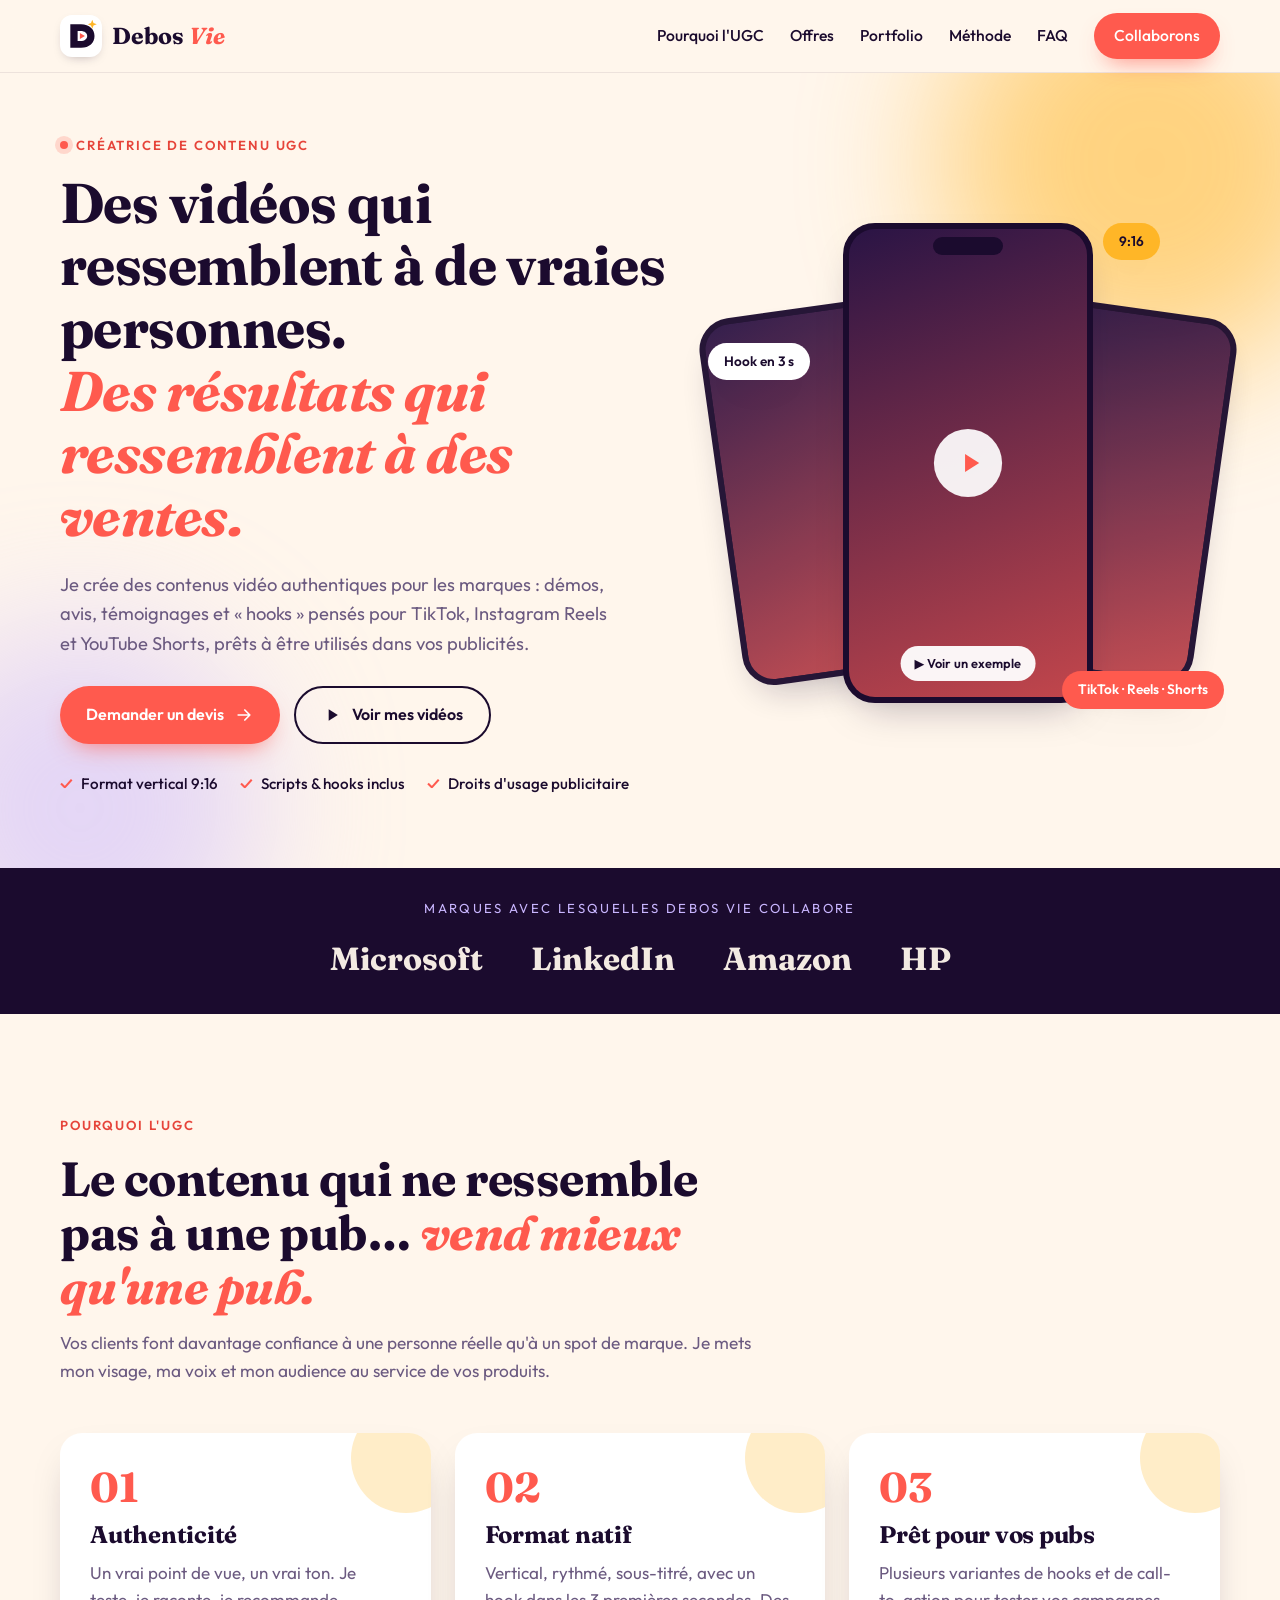
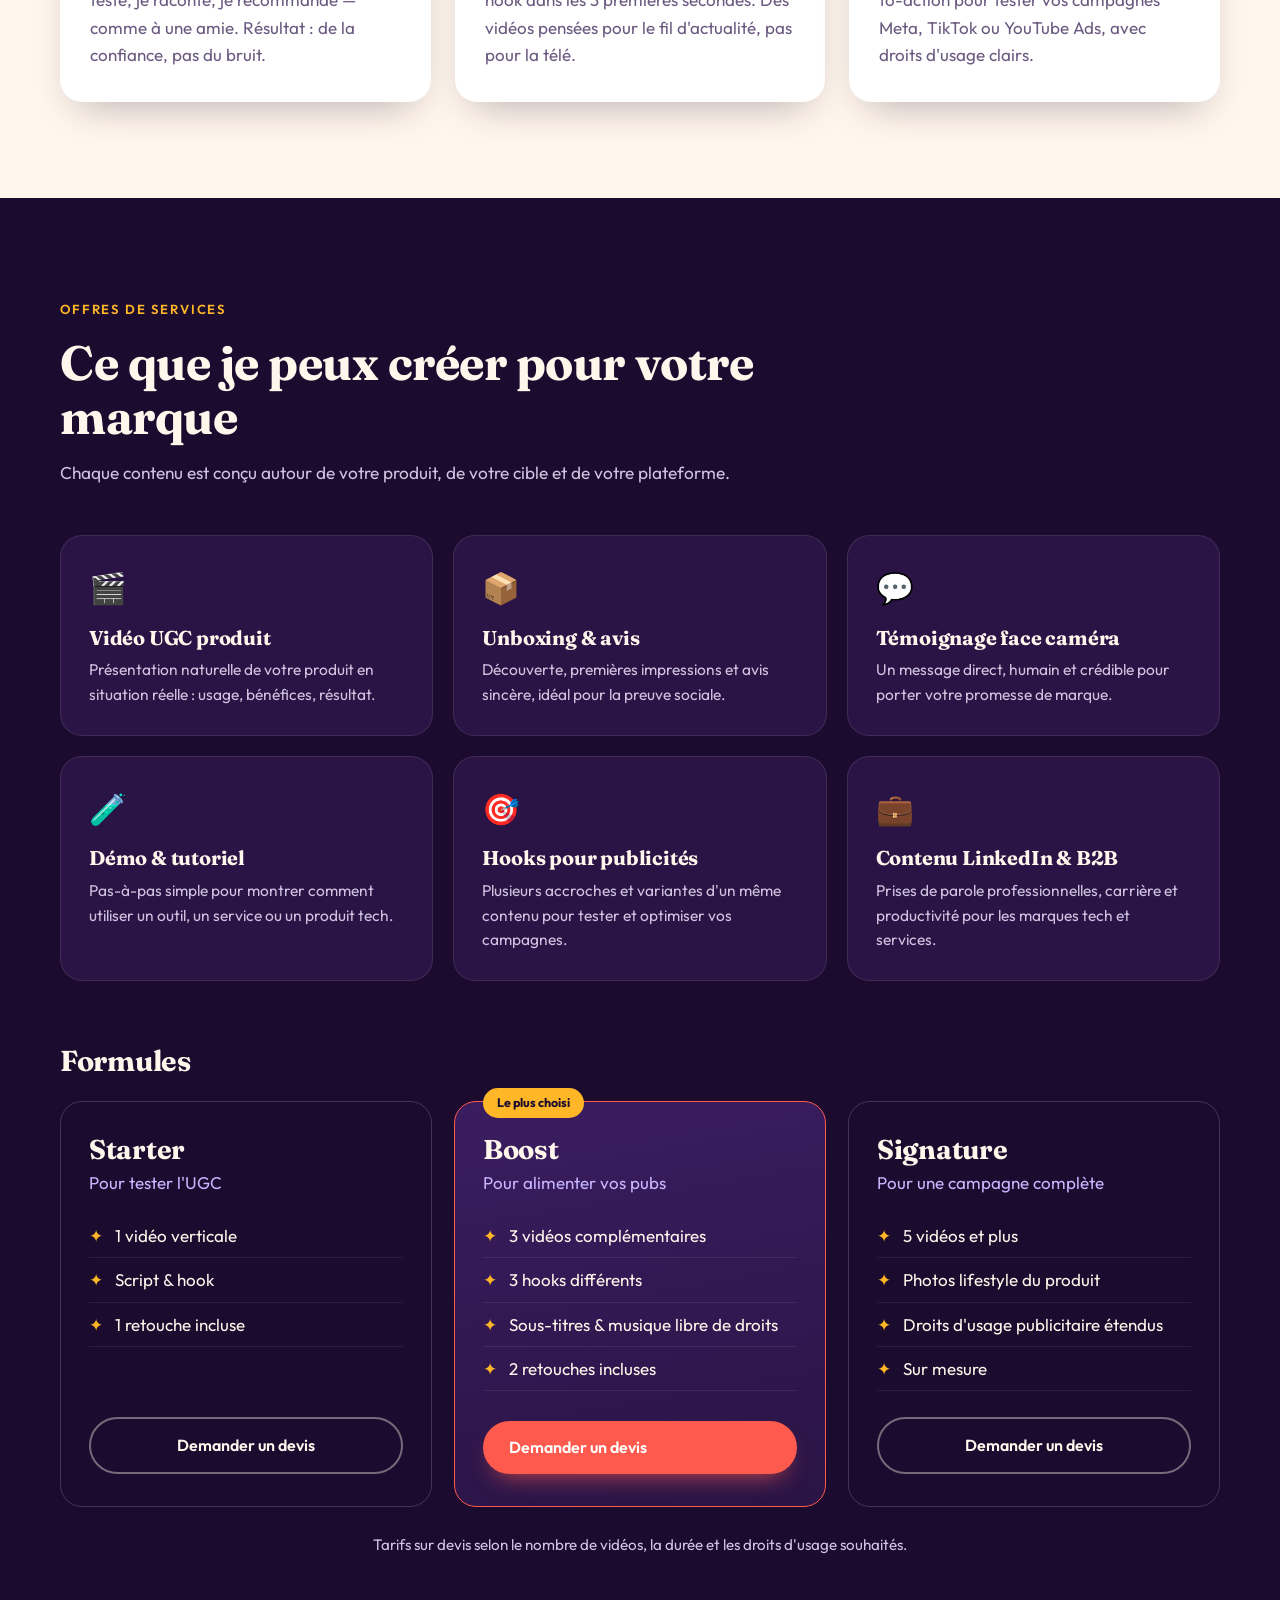
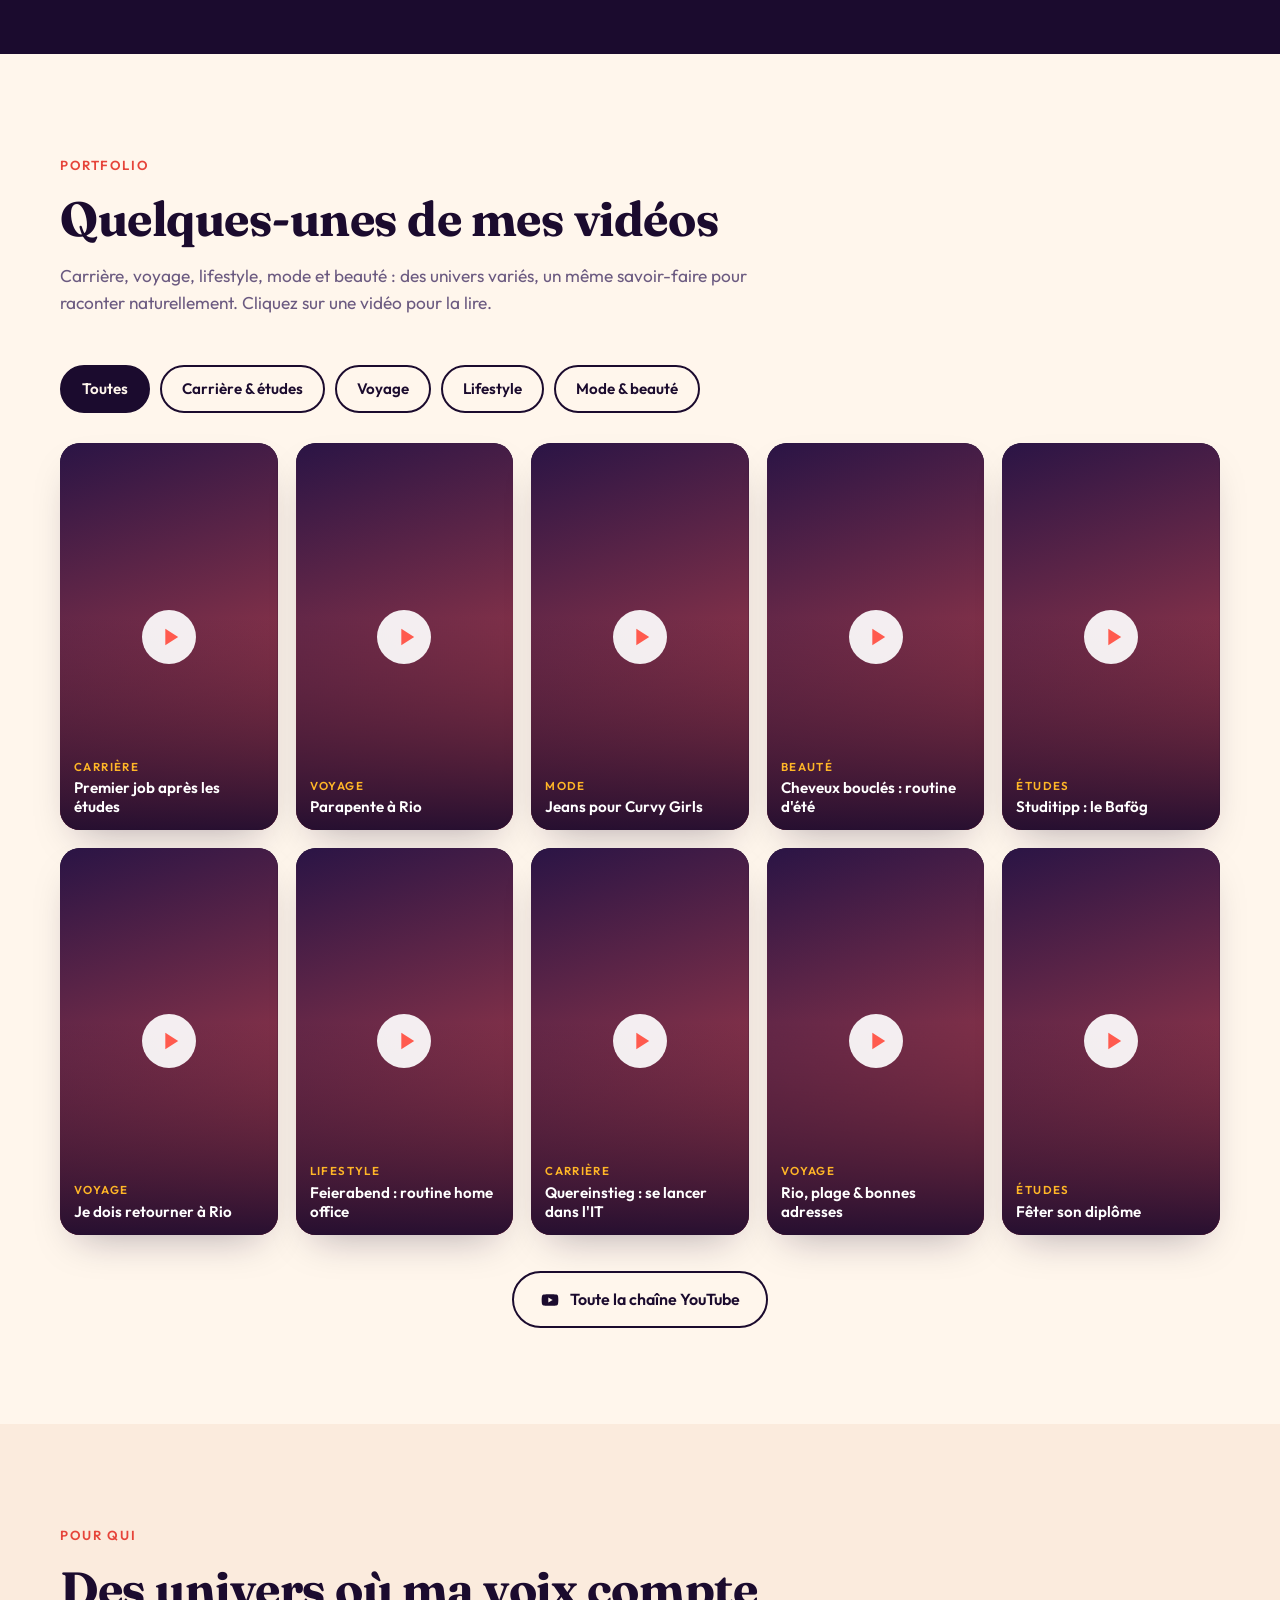
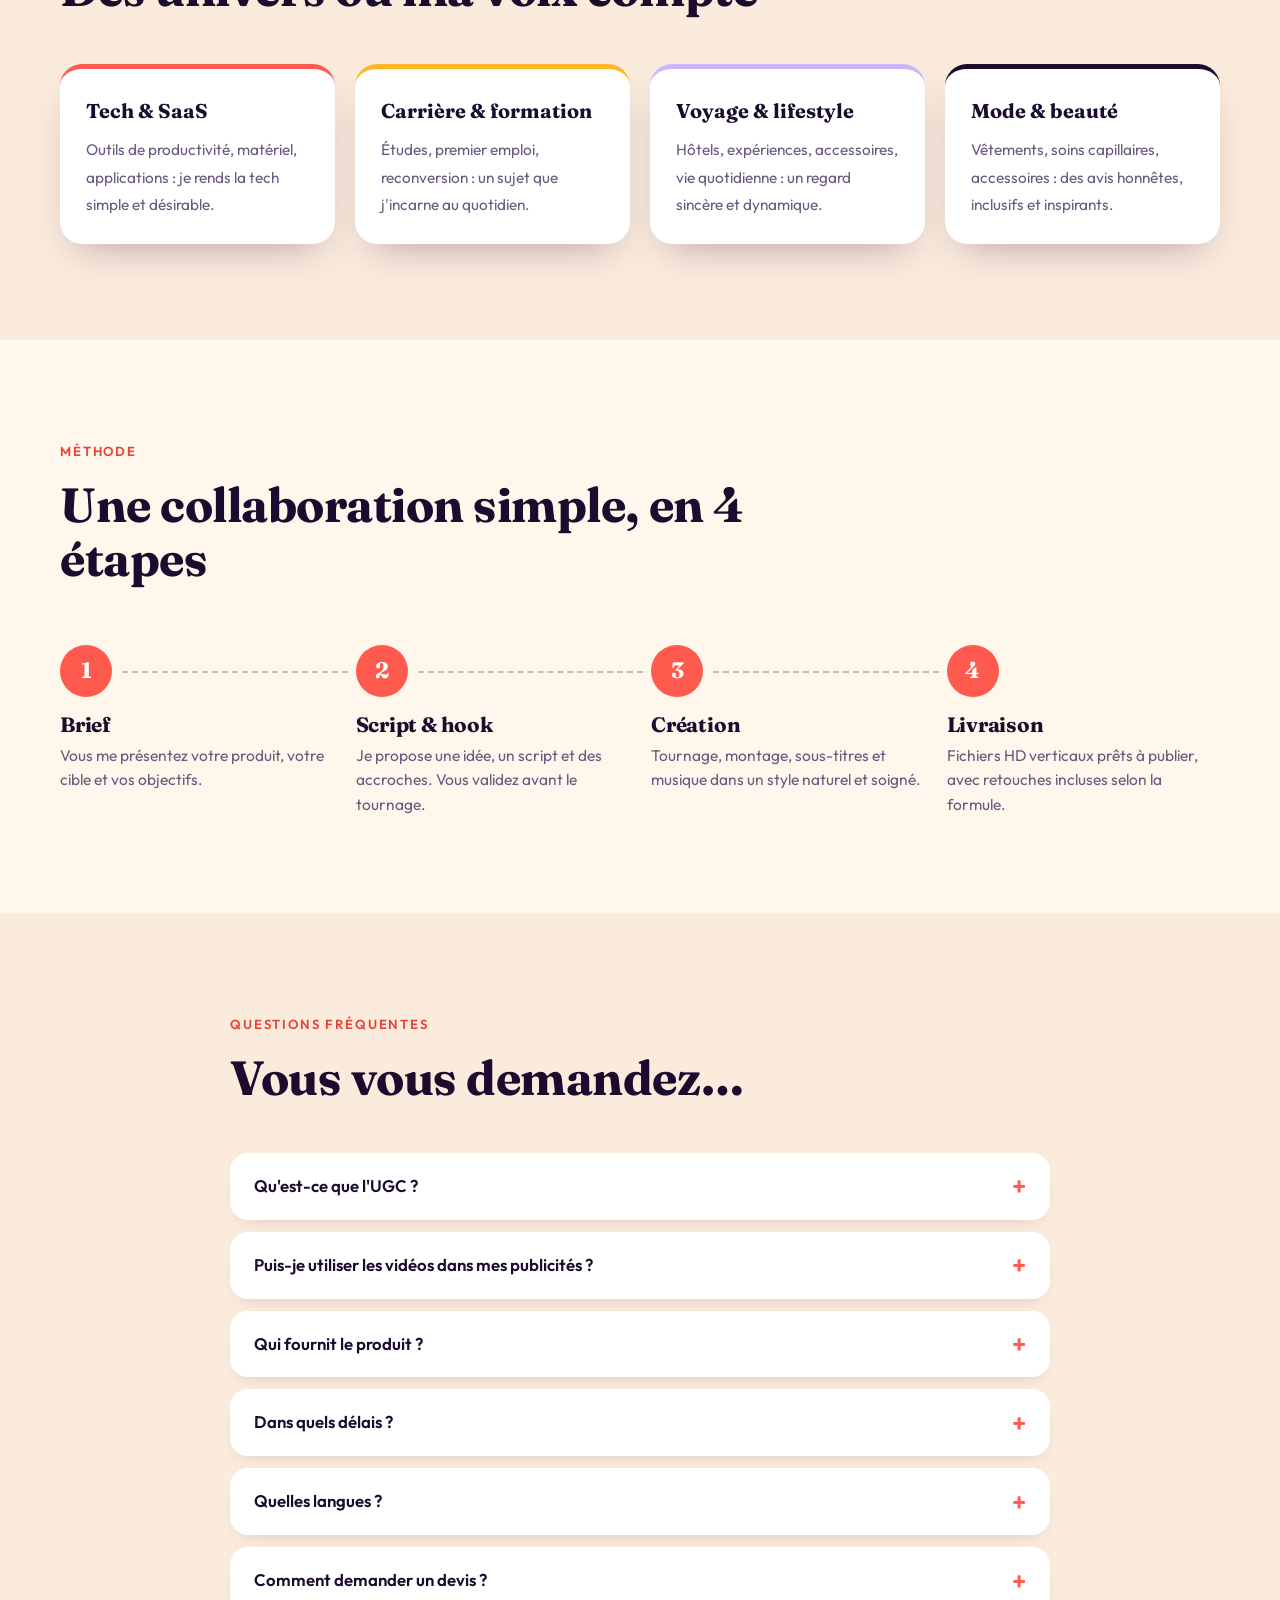
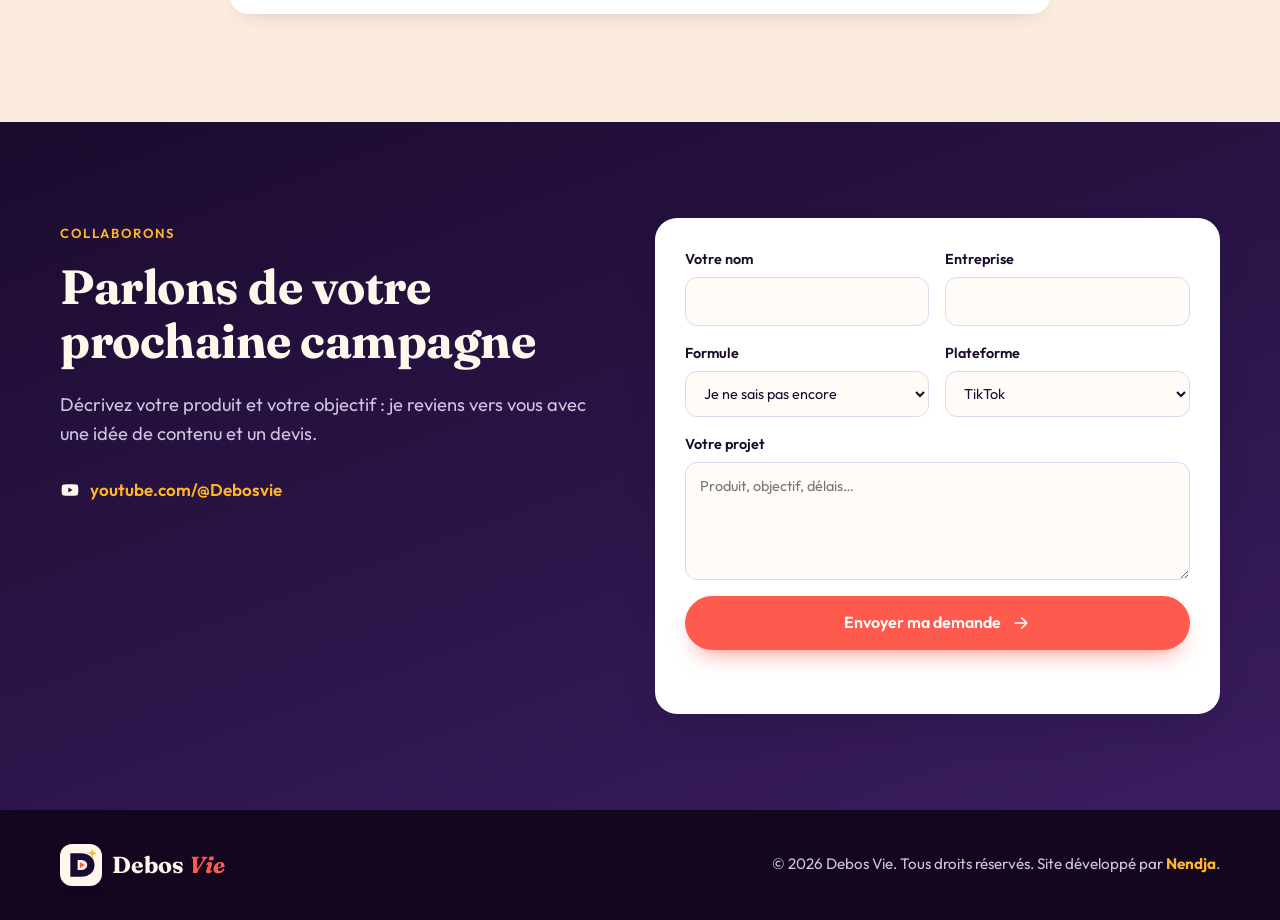
==== index.html @ bd4f791b "Site vitrine Debos Vie + flyer UGC Co-Authored-By: Claude <noreply@anthropic.com>" ====
<!doctype html>
<html lang="fr">
<head>
<meta charset="utf-8">
<meta name="viewport" content="width=device-width, initial-scale=1">
<title>Debos Vie — Créatrice de contenu UGC</title>
<meta name="description" content="Debos Vie crée des vidéos UGC authentiques pour les marques : démos produit, avis, témoignages et contenus prêts pour vos publicités TikTok, Instagram et YouTube Shorts.">
<meta name="theme-color" content="#1B0B2E">
<meta property="og:title" content="Debos Vie — Créatrice de contenu UGC">
<meta property="og:description" content="Des vidéos authentiques qui donnent envie d'acheter. Démos, avis, témoignages et contenus prêts pour vos pubs.">
<meta property="og:type" content="website">
<link rel="icon" type="image/svg+xml" href="assets/img/favicon.svg">
<link rel="preconnect" href="https://fonts.googleapis.com">
<link rel="preconnect" href="https://fonts.gstatic.com" crossorigin>
<link href="https://fonts.googleapis.com/css2?family=Fraunces:ital,opsz,wght@0,9..144,600;0,9..144,700;1,9..144,600&family=Outfit:wght@400;500;600;700&display=swap" rel="stylesheet">
<link rel="stylesheet" href="assets/css/style.css">
</head>
<body>

<svg width="0" height="0" style="position:absolute" aria-hidden="true">
  <symbol id="dv-mark" viewBox="0 0 64 64">
    <path fill="currentColor" fill-rule="evenodd" d="M13 11h19c15 0 24 9 24 21s-9 21-24 21H13V11Zm13 12v18h5c8 0 12-4 12-9s-4-9-12-9h-5Z"/>
    <path fill="#FF5A4E" d="M30 26.5v11l9-5.5-9-5.5Z"/>
    <path fill="#FFB627" d="M52 3l2.2 5.8L60 11l-5.8 2.2L52 19l-2.2-5.8L44 11l5.8-2.2L52 3Z"/>
  </symbol>
  <symbol id="i-play" viewBox="0 0 24 24"><path fill="currentColor" d="M8 5v14l11-7L8 5Z"/></symbol>
  <symbol id="i-yt" viewBox="0 0 24 24"><path fill="currentColor" d="M21.6 7.2a2.5 2.5 0 0 0-1.8-1.8C18.2 5 12 5 12 5s-6.2 0-7.8.4A2.5 2.5 0 0 0 2.4 7.2C2 8.8 2 12 2 12s0 3.2.4 4.8a2.5 2.5 0 0 0 1.8 1.8C5.8 19 12 19 12 19s6.2 0 7.8-.4a2.5 2.5 0 0 0 1.8-1.8c.4-1.6.4-4.8.4-4.8s0-3.2-.4-4.8ZM10 15V9l5.2 3L10 15Z"/></symbol>
  <symbol id="i-arrow" viewBox="0 0 24 24"><path fill="none" stroke="currentColor" stroke-width="2" stroke-linecap="round" stroke-linejoin="round" d="M5 12h14M13 6l6 6-6 6"/></symbol>
</svg>

<header class="site-header" id="top">
  <div class="wrap bar">
    <a class="brand" href="#top" aria-label="Debos Vie — accueil">
      <svg class="brand-mark" aria-hidden="true"><use href="#dv-mark"/></svg>
      <span class="brand-name">Debos <em>Vie</em></span>
    </a>
    <nav class="nav" id="nav" aria-label="Navigation principale">
      <a href="#pourquoi">Pourquoi l'UGC</a>
      <a href="#offres">Offres</a>
      <a href="#portfolio">Portfolio</a>
      <a href="#methode">Méthode</a>
      <a href="#faq">FAQ</a>
      <a class="btn btn-coral nav-cta" href="#contact">Collaborons</a>
    </nav>
    <button class="burger" id="burger" aria-label="Ouvrir le menu" aria-expanded="false" aria-controls="nav"><span></span><span></span></button>
  </div>
</header>

<main>
<!-- HERO -->
<section class="hero">
  <div class="blob b1"></div><div class="blob b2"></div>
  <div class="wrap hero-grid">
    <div class="hero-copy reveal">
      <p class="eyebrow"><span class="dot"></span> Créatrice de contenu UGC</p>
      <h1>Des vidéos qui ressemblent à de vraies personnes.<br><em>Des résultats qui ressemblent à des ventes.</em></h1>
      <p class="lead">Je crée des contenus vidéo authentiques pour les marques : démos, avis, témoignages et « hooks » pensés pour TikTok, Instagram Reels et YouTube Shorts, prêts à être utilisés dans vos publicités.</p>
      <div class="cta-row">
        <a class="btn btn-coral" href="#contact">Demander un devis <svg class="ic"><use href="#i-arrow"/></svg></a>
        <a class="btn btn-ghost" href="#portfolio"><svg class="ic"><use href="#i-play"/></svg> Voir mes vidéos</a>
      </div>
      <ul class="hero-points">
        <li>Format vertical 9:16</li>
        <li>Scripts &amp; hooks inclus</li>
        <li>Droits d'usage publicitaire</li>
      </ul>
    </div>

    <div class="hero-visual reveal" aria-label="Aperçu de vidéos réalisées">
      <button class="phone side left" data-vid="9YwGU4ndkv4" aria-label="Lire : cheveux bouclés, routine d'été"><span class="shot" data-thumb="9YwGU4ndkv4"></span></button>
      <button class="phone main" data-vid="Y__Du1Tao2Y" aria-label="Lire : parapente à Rio">
        <span class="notch"></span><span class="shot" data-thumb="Y__Du1Tao2Y"></span>
        <span class="play"><svg><use href="#i-play"/></svg></span>
        <span class="phone-tag">▶ Voir un exemple</span>
      </button>
      <button class="phone side right" data-vid="EGntVB9FrwA" aria-label="Lire : premier job après les études"><span class="shot" data-thumb="EGntVB9FrwA"></span></button>
      <span class="chip c1">9:16</span>
      <span class="chip c2">Hook en 3 s</span>
      <span class="chip c3">TikTok · Reels · Shorts</span>
    </div>
  </div>
</section>

<!-- MARQUES -->
<section class="brands" aria-label="Marques et plateformes">
  <div class="wrap">
    <p class="brands-label">Marques avec lesquelles Debos Vie collabore</p>
    <ul class="brands-row">
      <li>Microsoft</li><li>LinkedIn</li><li>Amazon</li><li>HP</li>
    </ul>
  </div>
</section>

<!-- POURQUOI UGC -->
<section class="section" id="pourquoi">
  <div class="wrap">
    <header class="sec-head reveal">
      <p class="eyebrow">Pourquoi l'UGC</p>
      <h2>Le contenu qui ne ressemble pas à une pub… <em>vend mieux qu'une pub.</em></h2>
      <p>Vos clients font davantage confiance à une personne réelle qu'à un spot de marque. Je mets mon visage, ma voix et mon audience au service de vos produits.</p>
    </header>
    <div class="cards3">
      <article class="card reveal">
        <span class="num">01</span>
        <h3>Authenticité</h3>
        <p>Un vrai point de vue, un vrai ton. Je teste, je raconte, je recommande — comme à une amie. Résultat : de la confiance, pas du bruit.</p>
      </article>
      <article class="card reveal">
        <span class="num">02</span>
        <h3>Format natif</h3>
        <p>Vertical, rythmé, sous-titré, avec un hook dans les 3 premières secondes. Des vidéos pensées pour le fil d'actualité, pas pour la télé.</p>
      </article>
      <article class="card reveal">
        <span class="num">03</span>
        <h3>Prêt pour vos pubs</h3>
        <p>Plusieurs variantes de hooks et de call-to-action pour tester vos campagnes Meta, TikTok ou YouTube Ads, avec droits d'usage clairs.</p>
      </article>
    </div>
  </div>
</section>

<!-- OFFRES -->
<section class="section dark" id="offres">
  <div class="wrap">
    <header class="sec-head reveal">
      <p class="eyebrow gold">Offres de services</p>
      <h2>Ce que je peux créer pour votre marque</h2>
      <p>Chaque contenu est conçu autour de votre produit, de votre cible et de votre plateforme.</p>
    </header>
    <div class="services">
      <article class="svc reveal"><span class="svc-ic">🎬</span><h3>Vidéo UGC produit</h3><p>Présentation naturelle de votre produit en situation réelle : usage, bénéfices, résultat.</p></article>
      <article class="svc reveal"><span class="svc-ic">📦</span><h3>Unboxing &amp; avis</h3><p>Découverte, premières impressions et avis sincère, idéal pour la preuve sociale.</p></article>
      <article class="svc reveal"><span class="svc-ic">💬</span><h3>Témoignage face caméra</h3><p>Un message direct, humain et crédible pour porter votre promesse de marque.</p></article>
      <article class="svc reveal"><span class="svc-ic">🧪</span><h3>Démo &amp; tutoriel</h3><p>Pas-à-pas simple pour montrer comment utiliser un outil, un service ou un produit tech.</p></article>
      <article class="svc reveal"><span class="svc-ic">🎯</span><h3>Hooks pour publicités</h3><p>Plusieurs accroches et variantes d'un même contenu pour tester et optimiser vos campagnes.</p></article>
      <article class="svc reveal"><span class="svc-ic">💼</span><h3>Contenu LinkedIn &amp; B2B</h3><p>Prises de parole professionnelles, carrière et productivité pour les marques tech et services.</p></article>
    </div>

    <h3 class="packs-title reveal">Formules</h3>
    <div class="packs">
      <article class="pack reveal">
        <h4>Starter</h4>
        <p class="pack-sub">Pour tester l'UGC</p>
        <ul><li>1 vidéo verticale</li><li>Script &amp; hook</li><li>1 retouche incluse</li></ul>
        <a class="btn btn-ghost-light" href="#contact" data-pack="Starter">Demander un devis</a>
      </article>
      <article class="pack featured reveal">
        <span class="badge">Le plus choisi</span>
        <h4>Boost</h4>
        <p class="pack-sub">Pour alimenter vos pubs</p>
        <ul><li>3 vidéos complémentaires</li><li>3 hooks différents</li><li>Sous-titres &amp; musique libre de droits</li><li>2 retouches incluses</li></ul>
        <a class="btn btn-coral" href="#contact" data-pack="Boost">Demander un devis</a>
      </article>
      <article class="pack reveal">
        <h4>Signature</h4>
        <p class="pack-sub">Pour une campagne complète</p>
        <ul><li>5 vidéos et plus</li><li>Photos lifestyle du produit</li><li>Droits d'usage publicitaire étendus</li><li>Sur mesure</li></ul>
        <a class="btn btn-ghost-light" href="#contact" data-pack="Signature">Demander un devis</a>
      </article>
    </div>
    <p class="note reveal">Tarifs sur devis selon le nombre de vidéos, la durée et les droits d'usage souhaités.</p>
  </div>
</section>

<!-- PORTFOLIO -->
<section class="section" id="portfolio">
  <div class="wrap">
    <header class="sec-head reveal">
      <p class="eyebrow">Portfolio</p>
      <h2>Quelques-unes de mes vidéos</h2>
      <p>Carrière, voyage, lifestyle, mode et beauté : des univers variés, un même savoir-faire pour raconter naturellement. Cliquez sur une vidéo pour la lire.</p>
    </header>
    <div class="filters reveal" role="tablist" aria-label="Filtrer les vidéos">
      <button class="filter active" data-f="all" role="tab" aria-selected="true">Toutes</button>
      <button class="filter" data-f="carriere" role="tab" aria-selected="false">Carrière &amp; études</button>
      <button class="filter" data-f="voyage" role="tab" aria-selected="false">Voyage</button>
      <button class="filter" data-f="lifestyle" role="tab" aria-selected="false">Lifestyle</button>
      <button class="filter" data-f="beaute" role="tab" aria-selected="false">Mode &amp; beauté</button>
    </div>
    <div class="grid" id="grid">
      <button class="vid" data-cat="carriere" data-vid="EGntVB9FrwA"><span class="shot" data-thumb="EGntVB9FrwA"></span><span class="play"><svg><use href="#i-play"/></svg></span><span class="cap"><small>Carrière</small>Premier job après les études</span></button>
      <button class="vid" data-cat="voyage" data-vid="Y__Du1Tao2Y"><span class="shot" data-thumb="Y__Du1Tao2Y"></span><span class="play"><svg><use href="#i-play"/></svg></span><span class="cap"><small>Voyage</small>Parapente à Rio</span></button>
      <button class="vid" data-cat="beaute" data-vid="K9acCPL5q6I"><span class="shot" data-thumb="K9acCPL5q6I"></span><span class="play"><svg><use href="#i-play"/></svg></span><span class="cap"><small>Mode</small>Jeans pour Curvy Girls</span></button>
      <button class="vid" data-cat="beaute" data-vid="9YwGU4ndkv4"><span class="shot" data-thumb="9YwGU4ndkv4"></span><span class="play"><svg><use href="#i-play"/></svg></span><span class="cap"><small>Beauté</small>Cheveux bouclés : routine d'été</span></button>
      <button class="vid" data-cat="carriere" data-vid="hj2WXDx6Wuo"><span class="shot" data-thumb="hj2WXDx6Wuo"></span><span class="play"><svg><use href="#i-play"/></svg></span><span class="cap"><small>Études</small>Studitipp : le Bafög</span></button>
      <button class="vid" data-cat="voyage" data-vid="fQIi1asJjvs"><span class="shot" data-thumb="fQIi1asJjvs"></span><span class="play"><svg><use href="#i-play"/></svg></span><span class="cap"><small>Voyage</small>Je dois retourner à Rio</span></button>
      <button class="vid" data-cat="lifestyle" data-vid="mU3f1rOeFC4"><span class="shot" data-thumb="mU3f1rOeFC4"></span><span class="play"><svg><use href="#i-play"/></svg></span><span class="cap"><small>Lifestyle</small>Feierabend : routine home office</span></button>
      <button class="vid" data-cat="carriere" data-vid="lM2-fg3SIZ8"><span class="shot" data-thumb="lM2-fg3SIZ8"></span><span class="play"><svg><use href="#i-play"/></svg></span><span class="cap"><small>Carrière</small>Quereinstieg : se lancer dans l'IT</span></button>
      <button class="vid" data-cat="voyage" data-vid="6Azj6a4wuVE"><span class="shot" data-thumb="6Azj6a4wuVE"></span><span class="play"><svg><use href="#i-play"/></svg></span><span class="cap"><small>Voyage</small>Rio, plage &amp; bonnes adresses</span></button>
      <button class="vid" data-cat="carriere" data-vid="J8-2vvQ9b5Y"><span class="shot" data-thumb="J8-2vvQ9b5Y"></span><span class="play"><svg><use href="#i-play"/></svg></span><span class="cap"><small>Études</small>Fêter son diplôme</span></button>
    </div>
    <p class="center reveal"><a class="btn btn-ghost" href="https://www.youtube.com/@Debosvie" target="_blank" rel="noopener"><svg class="ic"><use href="#i-yt"/></svg> Toute la chaîne YouTube</a></p>
  </div>
</section>

<!-- POUR QUI -->
<section class="section tint" id="secteurs">
  <div class="wrap">
    <header class="sec-head reveal">
      <p class="eyebrow">Pour qui</p>
      <h2>Des univers où ma voix compte</h2>
    </header>
    <div class="cards4">
      <div class="mini reveal"><b>Tech &amp; SaaS</b><span>Outils de productivité, matériel, applications : je rends la tech simple et désirable.</span></div>
      <div class="mini reveal"><b>Carrière &amp; formation</b><span>Études, premier emploi, reconversion : un sujet que j'incarne au quotidien.</span></div>
      <div class="mini reveal"><b>Voyage &amp; lifestyle</b><span>Hôtels, expériences, accessoires, vie quotidienne : un regard sincère et dynamique.</span></div>
      <div class="mini reveal"><b>Mode &amp; beauté</b><span>Vêtements, soins capillaires, accessoires : des avis honnêtes, inclusifs et inspirants.</span></div>
    </div>
  </div>
</section>

<!-- MÉTHODE -->
<section class="section" id="methode">
  <div class="wrap">
    <header class="sec-head reveal">
      <p class="eyebrow">Méthode</p>
      <h2>Une collaboration simple, en 4 étapes</h2>
    </header>
    <ol class="steps">
      <li class="reveal"><span>1</span><h3>Brief</h3><p>Vous me présentez votre produit, votre cible et vos objectifs.</p></li>
      <li class="reveal"><span>2</span><h3>Script &amp; hook</h3><p>Je propose une idée, un script et des accroches. Vous validez avant le tournage.</p></li>
      <li class="reveal"><span>3</span><h3>Création</h3><p>Tournage, montage, sous-titres et musique dans un style naturel et soigné.</p></li>
      <li class="reveal"><span>4</span><h3>Livraison</h3><p>Fichiers HD verticaux prêts à publier, avec retouches incluses selon la formule.</p></li>
    </ol>
  </div>
</section>

<!-- FAQ -->
<section class="section tint" id="faq">
  <div class="wrap narrow">
    <header class="sec-head reveal">
      <p class="eyebrow">Questions fréquentes</p>
      <h2>Vous vous demandez…</h2>
    </header>
    <div class="faq reveal">
      <details><summary>Qu'est-ce que l'UGC ?</summary><p>L'UGC (User Generated Content) désigne des contenus créés par de vraies personnes plutôt que par la marque. Ils paraissent plus naturels, inspirent confiance et peuvent être réutilisés dans vos publicités.</p></details>
      <details><summary>Puis-je utiliser les vidéos dans mes publicités ?</summary><p>Oui. Les droits d'usage (organique, publicité, durée, plateformes) sont définis dans le devis. La formule Signature inclut des droits étendus.</p></details>
      <details><summary>Qui fournit le produit ?</summary><p>Vous m'envoyez le produit ou l'accès au service. Je le teste avant de filmer afin que mon avis reste sincère.</p></details>
      <details><summary>Dans quels délais ?</summary><p>Le délai dépend du nombre de vidéos et de l'arrivée du produit. Il est indiqué dans le devis, généralement quelques jours après réception.</p></details>
      <details><summary>Quelles langues ?</summary><p>Je produis des contenus en français et en allemand ; d'autres langues peuvent être étudiées selon le projet.</p></details>
      <details><summary>Comment demander un devis ?</summary><p>Remplissez le formulaire ci-dessous avec votre produit, la plateforme visée et la formule qui vous intéresse.</p></details>
    </div>
  </div>
</section>

<!-- CONTACT -->
<section class="section contact" id="contact">
  <div class="wrap contact-grid">
    <div class="reveal">
      <p class="eyebrow gold">Collaborons</p>
      <h2>Parlons de votre prochaine campagne</h2>
      <p class="lead">Décrivez votre produit et votre objectif : je reviens vers vous avec une idée de contenu et un devis.</p>
      <ul class="contact-links" id="contactLinks">
        <li><svg class="ic"><use href="#i-yt"/></svg><a href="https://www.youtube.com/@Debosvie" target="_blank" rel="noopener">youtube.com/@Debosvie</a></li>
      </ul>
    </div>
    <form class="form reveal" id="brief" novalidate>
      <div class="two">
        <label>Votre nom<input name="nom" required autocomplete="name"></label>
        <label>Entreprise<input name="societe" autocomplete="organization"></label>
      </div>
      <div class="two">
        <label>Formule
          <select name="pack" id="packSel"><option>Je ne sais pas encore</option><option>Starter</option><option>Boost</option><option>Signature</option></select>
        </label>
        <label>Plateforme
          <select name="plateforme"><option>TikTok</option><option>Instagram Reels</option><option>YouTube Shorts</option><option>LinkedIn</option><option>Plusieurs</option></select>
        </label>
      </div>
      <label>Votre projet<textarea name="message" rows="4" required placeholder="Produit, objectif, délais…"></textarea></label>
      <button class="btn btn-coral" type="submit" id="sendBtn">Envoyer ma demande <svg class="ic"><use href="#i-arrow"/></svg></button>
      <p class="form-msg" id="formMsg" role="status"></p>
    </form>
  </div>
</section>
</main>

<footer class="footer">
  <div class="wrap foot">
    <a class="brand light" href="#top"><svg class="brand-mark" aria-hidden="true"><use href="#dv-mark"/></svg><span class="brand-name">Debos <em>Vie</em></span></a>
    <p>© <span id="year">2026</span> Debos Vie. Tous droits réservés. Site développé par <strong class="nendja">Nendja</strong>.</p>
  </div>
</footer>

<nav class="mbar" aria-label="Actions rapides">
  <a href="#portfolio"><svg class="ic"><use href="#i-play"/></svg>Vidéos</a>
  <a href="#offres"><span class="mi">✦</span>Offres</a>
  <a href="#contact" class="hot"><svg class="ic"><use href="#i-arrow"/></svg>Devis</a>
</nav>

<!-- Lecteur vidéo -->
<div class="modal" id="modal" aria-hidden="true" role="dialog" aria-label="Lecteur vidéo">
  <button class="modal-close" id="mClose" aria-label="Fermer">×</button>
  <div class="modal-box"><iframe id="mFrame" title="Vidéo Debos Vie" allow="autoplay; encrypted-media; picture-in-picture; fullscreen" allowfullscreen referrerpolicy="strict-origin-when-cross-origin"></iframe></div>
</div>

<script src="assets/js/main.js"></script>
</body>
</html>
---- assets/css/style.css ----
:root{
  --ink:#1B0B2E; --ink2:#2A1445; --cream:#FFF6EC; --paper:#FFFFFF; --tint:#FBEBDD;
  --coral:#FF5A4E; --coral-d:#E6443A; --gold:#FFB627; --lilac:#C9B6FF; --muted:#6B5A80;
  --r:22px; --shadow:0 18px 40px -18px rgba(27,11,46,.35);
  --serif:'Fraunces',Georgia,serif; --sans:'Outfit',system-ui,-apple-system,Segoe UI,sans-serif;
}
*{box-sizing:border-box;margin:0;padding:0}
html{scroll-behavior:smooth;scroll-padding-top:84px}
body{font-family:var(--sans);color:var(--ink);background:var(--cream);line-height:1.6;font-size:17px;-webkit-font-smoothing:antialiased;overflow-x:hidden}
img,svg{display:block;max-width:100%}
a{color:inherit}
button{font:inherit;cursor:pointer;border:0;background:none;color:inherit}
.wrap{width:min(1160px,100% - 40px);margin-inline:auto}
.wrap.narrow{width:min(820px,100% - 40px)}
.center{text-align:center;margin-top:36px}
h1,h2,h3,h4{font-family:var(--serif);line-height:1.12;letter-spacing:-.01em}
h2{font-size:clamp(2rem,4.2vw,3rem)}
h2 em,h1 em{font-style:italic;color:var(--coral)}
.ic{width:20px;height:20px;display:inline-block;vertical-align:-4px}
.ic use,.play svg use{fill:currentColor}

/* Boutons */
.btn{display:inline-flex;align-items:center;gap:10px;padding:14px 26px;border-radius:999px;font-weight:600;text-decoration:none;transition:transform .2s,box-shadow .2s,background .2s;font-size:1rem}
.btn:hover{transform:translateY(-2px)}
.btn-coral{background:var(--coral);color:#fff;box-shadow:0 12px 24px -12px rgba(255,90,78,.8)}
.btn-coral:hover{background:var(--coral-d)}
.btn-ghost{border:2px solid var(--ink);color:var(--ink)}
.btn-ghost:hover{background:var(--ink);color:var(--cream)}
.btn-ghost-light{border:2px solid rgba(255,246,236,.4);color:var(--cream);justify-content:center}
.btn-ghost-light:hover{background:var(--cream);color:var(--ink)}

/* En-tête */
.site-header{position:sticky;top:0;z-index:50;background:rgba(255,246,236,.88);backdrop-filter:blur(14px);border-bottom:1px solid rgba(27,11,46,.08)}
.bar{display:flex;align-items:center;justify-content:space-between;height:72px}
.brand{display:flex;align-items:center;gap:10px;text-decoration:none}
.brand-mark{width:42px;height:42px;color:var(--ink);background:var(--paper);border-radius:12px;padding:3px;box-shadow:0 4px 12px -6px rgba(27,11,46,.4)}
.brand-name{font-family:var(--serif);font-weight:700;font-size:1.45rem}
.brand-name em{color:var(--coral);font-style:italic}
.brand.light .brand-mark{background:var(--cream)}
.nav{display:flex;align-items:center;gap:26px}
.nav a{text-decoration:none;font-weight:500;font-size:.98rem}
.nav a:not(.btn):hover{color:var(--coral)}
.nav-cta{padding:10px 20px}
.burger{display:none;width:44px;height:44px;border-radius:12px;position:relative}
.burger span{position:absolute;left:11px;right:11px;height:2px;background:var(--ink);transition:.25s}
.burger span:first-child{top:18px}.burger span:last-child{top:25px}
.burger[aria-expanded=true] span:first-child{top:21px;transform:rotate(45deg)}
.burger[aria-expanded=true] span:last-child{top:21px;transform:rotate(-45deg)}

/* Hero */
.hero{position:relative;overflow:hidden;padding:56px 0 72px}
.blob{position:absolute;border-radius:50%;filter:blur(70px);opacity:.55;z-index:0}
.b1{width:420px;height:420px;background:var(--gold);top:-120px;right:-80px}
.b2{width:360px;height:360px;background:var(--lilac);bottom:-120px;left:-100px;opacity:.5}
.hero-grid{position:relative;z-index:1;display:grid;grid-template-columns:1.1fr .9fr;gap:40px;align-items:center}
.eyebrow{display:inline-flex;align-items:center;gap:8px;font-weight:600;font-size:.82rem;letter-spacing:.14em;text-transform:uppercase;color:var(--coral-d);margin-bottom:16px}
.eyebrow.gold{color:var(--gold)}
.eyebrow .dot{width:8px;height:8px;border-radius:50%;background:var(--coral);box-shadow:0 0 0 5px rgba(255,90,78,.2)}
.hero h1{font-size:clamp(2.2rem,4.6vw,3.5rem)}
.lead{font-size:1.15rem;color:var(--muted);margin:22px 0 28px;max-width:560px}
.cta-row{display:flex;flex-wrap:wrap;gap:14px}
.hero-points{list-style:none;display:flex;flex-wrap:wrap;gap:10px 22px;margin-top:28px;font-weight:500;font-size:.95rem}
.hero-points li::before{content:"✓";color:var(--coral);font-weight:700;margin-right:8px}

.hero-visual{position:relative;height:540px;display:flex;justify-content:center;align-items:center}
.phone{position:absolute;display:block;border-radius:32px;overflow:hidden;background:var(--ink);border:6px solid var(--ink);box-shadow:var(--shadow);transition:transform .3s}
.phone .shot{position:absolute;inset:0}
.phone.main{width:250px;height:480px;z-index:3}
.phone.side{width:190px;height:370px;opacity:.95;z-index:1}
.phone.left{left:0;transform:rotate(-8deg) translateY(30px)}
.phone.right{right:0;transform:rotate(8deg) translateY(30px)}
.phone:hover{transform:translateY(-6px) scale(1.02)}
.phone.left:hover{transform:rotate(-8deg) translateY(22px)}
.phone.right:hover{transform:rotate(8deg) translateY(22px)}
.notch{position:absolute;top:8px;left:50%;width:70px;height:18px;border-radius:12px;background:var(--ink);transform:translateX(-50%);z-index:4}
.phone-tag{position:absolute;bottom:16px;left:50%;transform:translateX(-50%);z-index:4;background:rgba(255,255,255,.95);color:var(--ink);font-weight:600;font-size:.8rem;padding:7px 14px;border-radius:999px;white-space:nowrap}
.chip{position:absolute;z-index:5;background:var(--paper);padding:8px 16px;border-radius:999px;font-weight:600;font-size:.85rem;box-shadow:var(--shadow);animation:float 5s ease-in-out infinite}
.c1{top:30px;right:12%;background:var(--gold)}
.c2{top:150px;left:-8px;animation-delay:-1.5s}
.c3{bottom:24px;right:-4px;background:var(--coral);color:#fff;animation-delay:-3s}
@keyframes float{50%{transform:translateY(-10px)}}

/* Vignettes vidéo : dégradé de secours + miniature YouTube */
.shot{background:linear-gradient(160deg,var(--ink2),var(--coral) 140%);background-size:cover;background-position:center}
.play{position:absolute;inset:0;margin:auto;width:62px;height:62px;border-radius:50%;background:rgba(255,255,255,.92);color:var(--coral);display:grid;place-items:center;z-index:3;transition:transform .25s}
.play svg{width:28px;height:28px;margin-left:3px;color:var(--coral)}
.phone.main .play,.vid:hover .play{transform:scale(1.1)}

/* Marques */
.brands{background:var(--ink);color:var(--cream);padding:30px 0}
.brands-label{text-align:center;font-size:.82rem;letter-spacing:.18em;text-transform:uppercase;color:var(--lilac);margin-bottom:14px}
.brands-row{list-style:none;display:flex;flex-wrap:wrap;justify-content:center;gap:10px 48px;font-family:var(--serif);font-weight:700;font-size:clamp(1.4rem,3vw,2rem);opacity:.95}

/* Sections */
.section{padding:96px 0}
.section.tint{background:var(--tint)}
.section.dark{background:var(--ink);color:var(--cream)}
.sec-head{max-width:720px;margin-bottom:48px}
.sec-head p:not(.eyebrow){margin-top:16px;color:var(--muted);font-size:1.08rem}
.dark .sec-head p:not(.eyebrow){color:#CFC3E0}
.cards3{display:grid;grid-template-columns:repeat(3,1fr);gap:24px}
.card{background:var(--paper);border-radius:var(--r);padding:34px 30px;box-shadow:var(--shadow);position:relative;overflow:hidden}
.card::after{content:"";position:absolute;right:-30px;top:-30px;width:110px;height:110px;border-radius:50%;background:var(--gold);opacity:.25}
.card .num{font-family:var(--serif);font-size:2.6rem;font-weight:700;color:var(--coral);display:block;line-height:1;margin-bottom:14px}
.card h3{font-size:1.5rem;margin-bottom:10px}
.card p{color:var(--muted)}

/* Offres */
.services{display:grid;grid-template-columns:repeat(3,1fr);gap:20px}
.svc{background:var(--ink2);border:1px solid rgba(255,246,236,.1);border-radius:var(--r);padding:28px;transition:transform .25s,border-color .25s}
.svc:hover{transform:translateY(-4px);border-color:var(--gold)}
.svc-ic{font-size:1.9rem;display:block;margin-bottom:14px}
.svc h3{font-size:1.25rem;margin-bottom:8px}
.svc p{color:#CFC3E0;font-size:.97rem}
.packs-title{font-size:1.8rem;margin:64px 0 24px}
.packs{display:grid;grid-template-columns:repeat(3,1fr);gap:22px;align-items:stretch}
.pack{position:relative;display:flex;flex-direction:column;border:1px solid rgba(255,246,236,.18);border-radius:var(--r);padding:32px 28px}
.pack.featured{background:linear-gradient(170deg,#3A1D60,var(--ink2));border-color:var(--coral)}
.badge{position:absolute;top:-14px;left:28px;background:var(--gold);color:var(--ink);font-weight:700;font-size:.78rem;padding:5px 14px;border-radius:999px}
.pack h4{font-size:1.7rem}
.pack-sub{color:var(--lilac);margin:4px 0 18px}
.pack ul{list-style:none;margin-bottom:26px;flex:1}
.pack li{padding:8px 0 8px 26px;position:relative;border-bottom:1px solid rgba(255,246,236,.08)}
.pack li::before{content:"✦";position:absolute;left:0;color:var(--gold)}
.note{margin-top:26px;color:#CFC3E0;font-size:.95rem;text-align:center}

/* Portfolio */
.filters{display:flex;flex-wrap:wrap;gap:10px;margin-bottom:30px}
.filter{padding:10px 20px;border-radius:999px;border:2px solid var(--ink);font-weight:600;font-size:.95rem;transition:.2s}
.filter:hover{background:var(--tint)}
.filter.active{background:var(--ink);color:var(--cream)}
.grid{display:grid;grid-template-columns:repeat(5,1fr);gap:18px}
.vid{position:relative;aspect-ratio:9/16;border-radius:20px;overflow:hidden;background:var(--ink);box-shadow:var(--shadow);transition:transform .25s,opacity .3s;text-align:left}
.vid:hover{transform:translateY(-6px)}
.vid.hide{display:none}
.vid .shot{position:absolute;inset:0;transition:transform .5s}
.vid:hover .shot{transform:scale(1.06)}
.vid::after{content:"";position:absolute;inset:auto 0 0 0;height:55%;background:linear-gradient(transparent,rgba(27,11,46,.92));z-index:1}
.vid .play{width:54px;height:54px}
.cap{position:absolute;left:14px;right:14px;bottom:14px;z-index:2;color:#fff;font-weight:600;line-height:1.25;font-size:.95rem}
.cap small{display:block;color:var(--gold);font-size:.72rem;letter-spacing:.12em;text-transform:uppercase;margin-bottom:4px}

/* Pour qui */
.cards4{display:grid;grid-template-columns:repeat(4,1fr);gap:20px}
.mini{background:var(--paper);border-radius:var(--r);padding:26px;box-shadow:var(--shadow);border-top:5px solid var(--coral)}
.mini:nth-child(2){border-color:var(--gold)}.mini:nth-child(3){border-color:var(--lilac)}.mini:nth-child(4){border-color:var(--ink)}
.mini b{font-family:var(--serif);font-size:1.25rem;display:block;margin-bottom:8px}
.mini span{color:var(--muted);font-size:.96rem}

/* Méthode */
.steps{list-style:none;display:grid;grid-template-columns:repeat(4,1fr);gap:22px;counter-reset:s}
.steps li{position:relative;padding-top:12px}
.steps li>span{display:grid;place-items:center;width:52px;height:52px;border-radius:50%;background:var(--coral);color:#fff;font-family:var(--serif);font-weight:700;font-size:1.4rem;margin-bottom:16px;position:relative;z-index:1}
.steps li:not(:last-child)::after{content:"";position:absolute;top:38px;left:62px;right:-14px;border-top:2px dashed rgba(27,11,46,.25)}
.steps h3{font-size:1.3rem;margin-bottom:6px}
.steps p{color:var(--muted);font-size:.97rem}

/* FAQ */
.faq details{background:var(--paper);border-radius:18px;padding:0 24px;margin-bottom:12px;box-shadow:0 8px 20px -14px rgba(27,11,46,.3)}
.faq summary{list-style:none;cursor:pointer;padding:20px 28px 20px 0;font-weight:600;font-size:1.05rem;position:relative}
.faq summary::-webkit-details-marker{display:none}
.faq summary::after{content:"+";position:absolute;right:0;top:50%;transform:translateY(-50%);font-size:1.6rem;color:var(--coral);transition:.2s}
.faq details[open] summary::after{content:"–"}
.faq details p{padding-bottom:20px;color:var(--muted)}

/* Contact */
.contact{background:linear-gradient(160deg,var(--ink),#3A1D60);color:var(--cream)}
.contact-grid{display:grid;grid-template-columns:1fr 1.05fr;gap:56px;align-items:start}
.contact .lead{color:#CFC3E0}
.contact-links{list-style:none;margin-top:10px}
.contact-links li{display:flex;align-items:center;gap:10px;margin:8px 0}
.contact-links a{color:var(--gold);text-decoration:none;font-weight:600}
.form{background:var(--paper);color:var(--ink);border-radius:var(--r);padding:30px;box-shadow:var(--shadow);display:grid;gap:16px}
.form .two{display:grid;grid-template-columns:1fr 1fr;gap:16px}
.form label{display:grid;gap:6px;font-weight:600;font-size:.9rem}
.form input,.form select,.form textarea{font:inherit;font-weight:400;padding:12px 14px;border-radius:12px;border:1.5px solid #E2D6EE;background:#FFFCF8;color:var(--ink);width:100%}
.form input:focus,.form select:focus,.form textarea:focus{outline:3px solid rgba(255,90,78,.3);border-color:var(--coral)}
.form .btn{justify-content:center}
.form-msg{font-size:.92rem;color:var(--muted);min-height:1.2em}
.form-msg.ok{color:#177a46;font-weight:600}

/* Footer */
.footer{background:#12071F;color:#CFC3E0;padding:34px 0;font-size:.95rem}
.foot{display:flex;flex-wrap:wrap;gap:16px;align-items:center;justify-content:space-between}
.footer .brand-name{color:var(--cream)}
.nendja{color:var(--gold)}

/* Barre mobile */
.mbar{display:none}

/* Lecteur */
.modal{position:fixed;inset:0;z-index:100;background:rgba(18,7,31,.92);display:none;place-items:center;padding:20px}
.modal.open{display:grid}
.modal-box{width:min(380px,92vw);aspect-ratio:9/16;max-height:88vh;border-radius:22px;overflow:hidden;background:#000;box-shadow:0 30px 80px rgba(0,0,0,.6)}
.modal-box iframe{width:100%;height:100%;border:0}
.modal-close{position:absolute;top:16px;right:20px;width:46px;height:46px;border-radius:50%;background:var(--cream);font-size:1.8rem;line-height:1;color:var(--ink)}

/* Apparitions */
.reveal{opacity:0;transform:translateY(24px);transition:opacity .7s ease,transform .7s ease}
.reveal.in{opacity:1;transform:none}
@media (prefers-reduced-motion:reduce){.reveal{opacity:1;transform:none;transition:none}.chip{animation:none}html{scroll-behavior:auto}}
.no-js .reveal{opacity:1;transform:none}

/* Responsive */
@media (max-width:1020px){
  .grid{grid-template-columns:repeat(3,1fr)}
  .cards4{grid-template-columns:repeat(2,1fr)}
  .steps{grid-template-columns:repeat(2,1fr)}
  .steps li:not(:last-child)::after{display:none}
  .services{grid-template-columns:repeat(2,1fr)}
}
@media (max-width:860px){
  body{padding-bottom:74px}
  .burger{display:block}
  .nav{position:fixed;inset:72px 0 0 0;background:var(--cream);flex-direction:column;justify-content:center;gap:22px;font-size:1.3rem;transform:translateX(100%);transition:transform .3s;visibility:hidden}
  .nav.open{transform:none;visibility:visible}
  .nav a{font-size:1.4rem;font-family:var(--serif)}
  .nav-cta{font-family:var(--sans)!important;font-size:1.05rem!important}
  .hero{padding:36px 0 56px}
  .hero-grid{grid-template-columns:1fr}
  .hero-visual{height:470px;margin-top:10px}
  .phone.main{width:220px;height:420px}.phone.side{width:150px;height:300px}
  .phone.left{left:-6px}.phone.right{right:-6px}
  .c2{left:0}.c3{right:0}
  .section{padding:68px 0}
  .cards3,.packs,.contact-grid{grid-template-columns:1fr}
  .contact-grid{gap:34px}
  .mbar{display:grid;grid-template-columns:repeat(3,1fr);position:fixed;left:0;right:0;bottom:0;z-index:60;background:var(--ink);padding:8px 10px calc(8px + env(safe-area-inset-bottom));gap:6px}
  .mbar a{display:flex;flex-direction:column;align-items:center;gap:2px;text-decoration:none;color:var(--cream);font-size:.78rem;font-weight:600;padding:6px 0;border-radius:12px}
  .mbar a.hot{background:var(--coral)}
  .mbar .mi{font-size:1.2rem;line-height:20px;height:20px;color:var(--gold)}
}
@media (max-width:560px){
  body{font-size:16px}
  .grid{grid-template-columns:repeat(2,1fr);gap:12px}
  .services,.cards4,.steps{grid-template-columns:1fr}
  .form .two{grid-template-columns:1fr}
  .cap{font-size:.85rem;left:10px;right:10px;bottom:10px}
  .brands-row{gap:6px 28px}
  .foot{flex-direction:column;text-align:center}
}
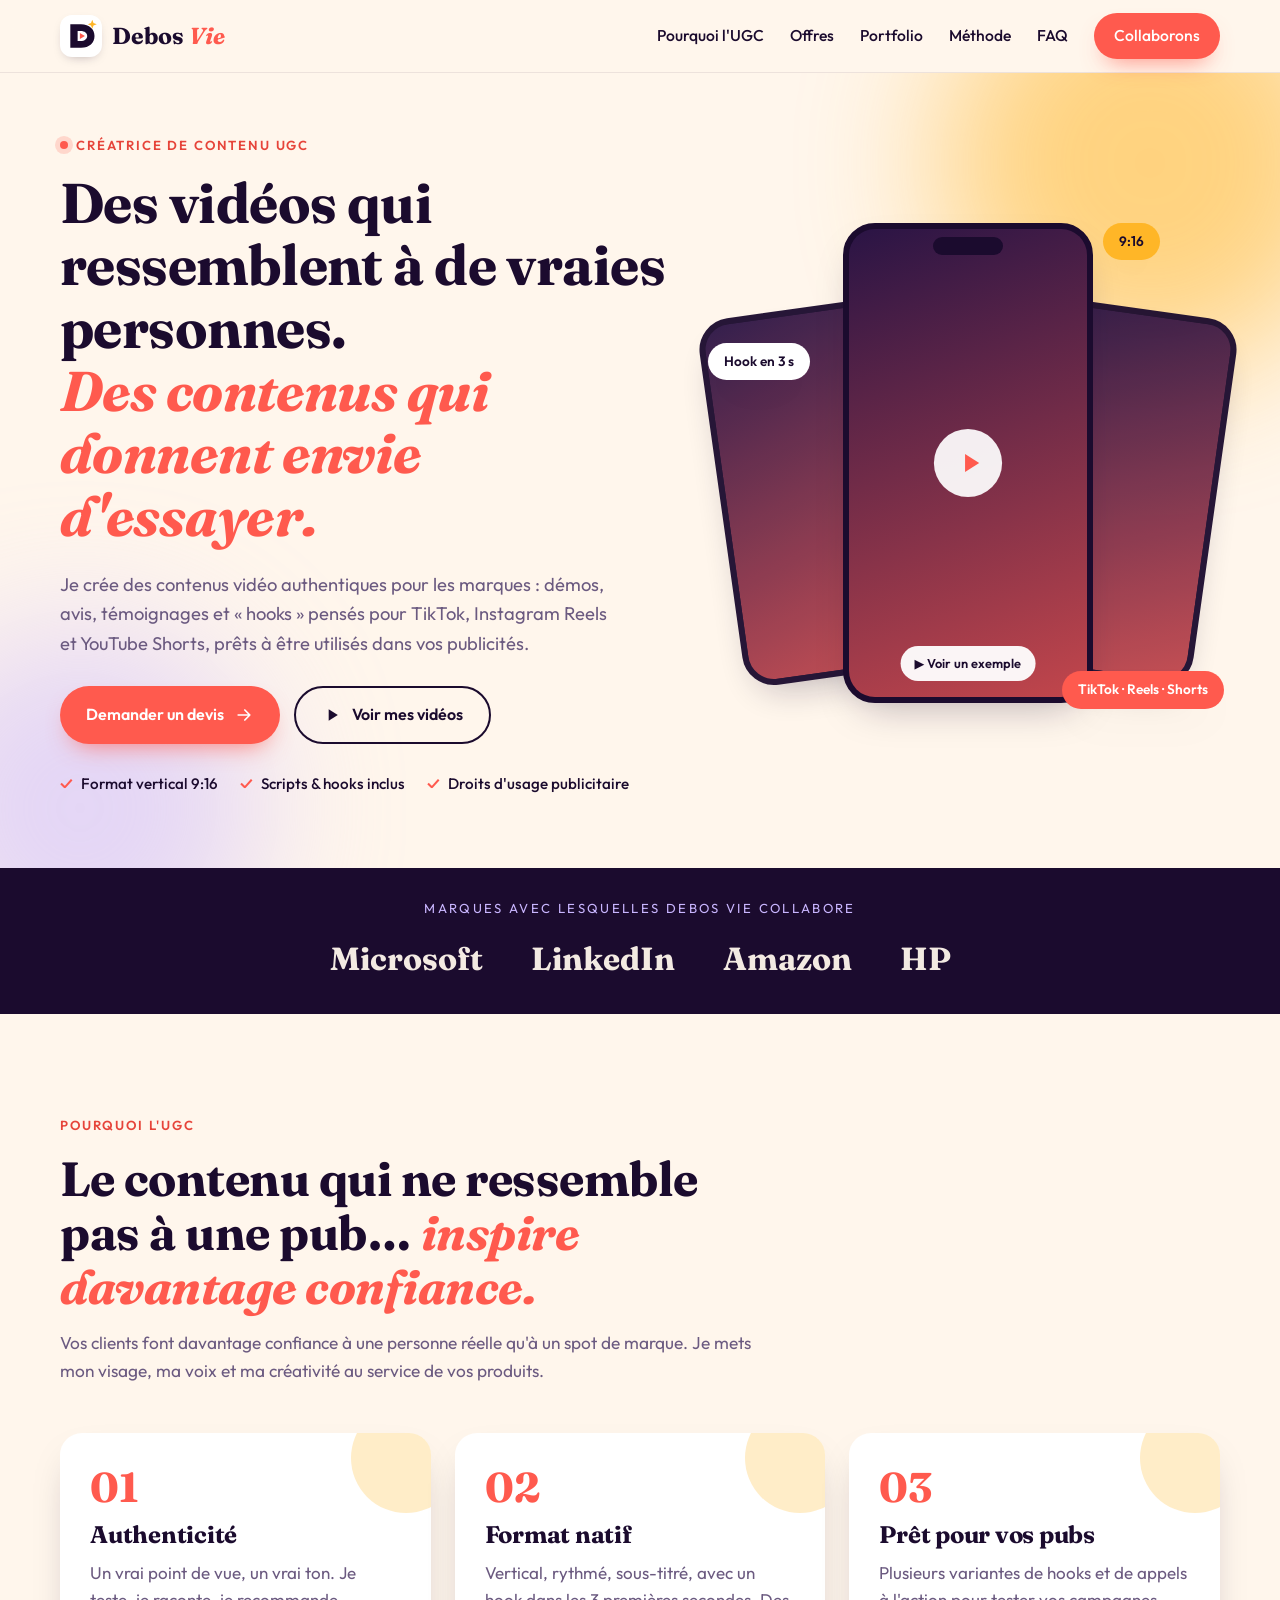
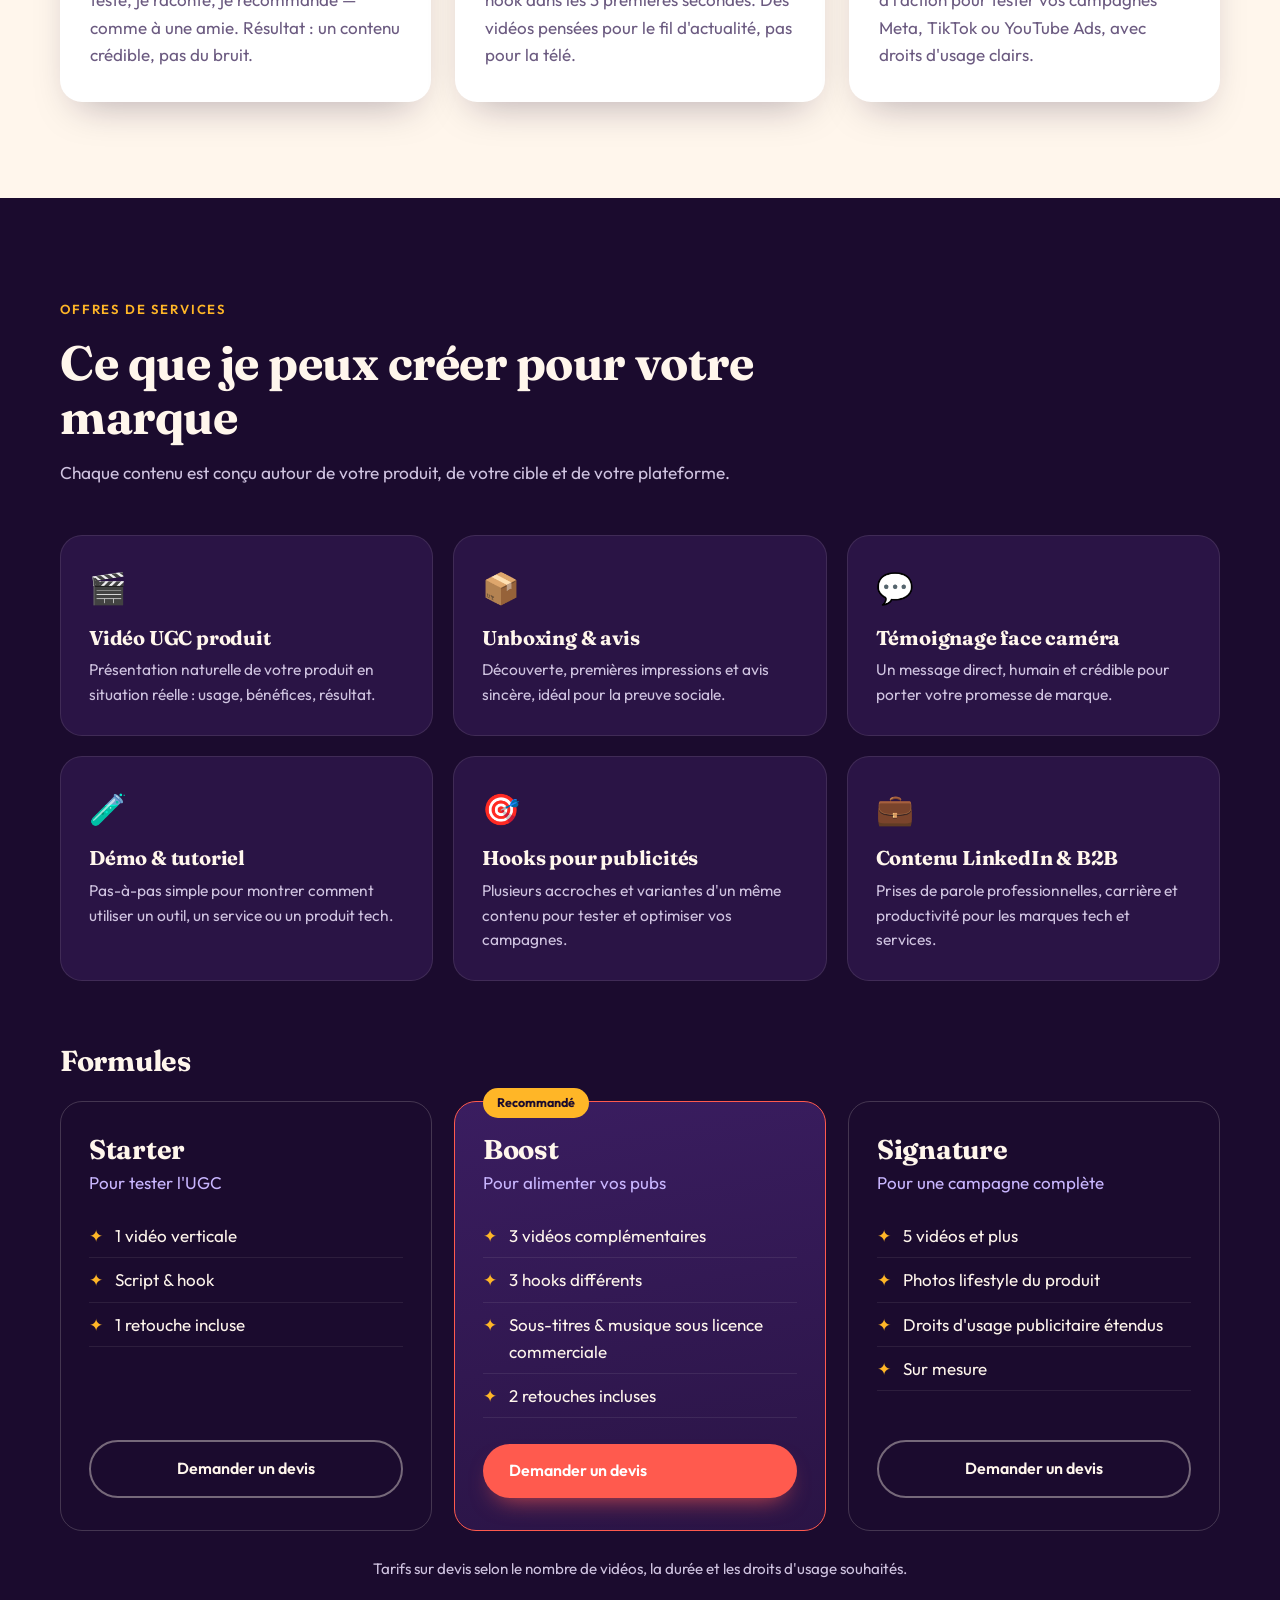
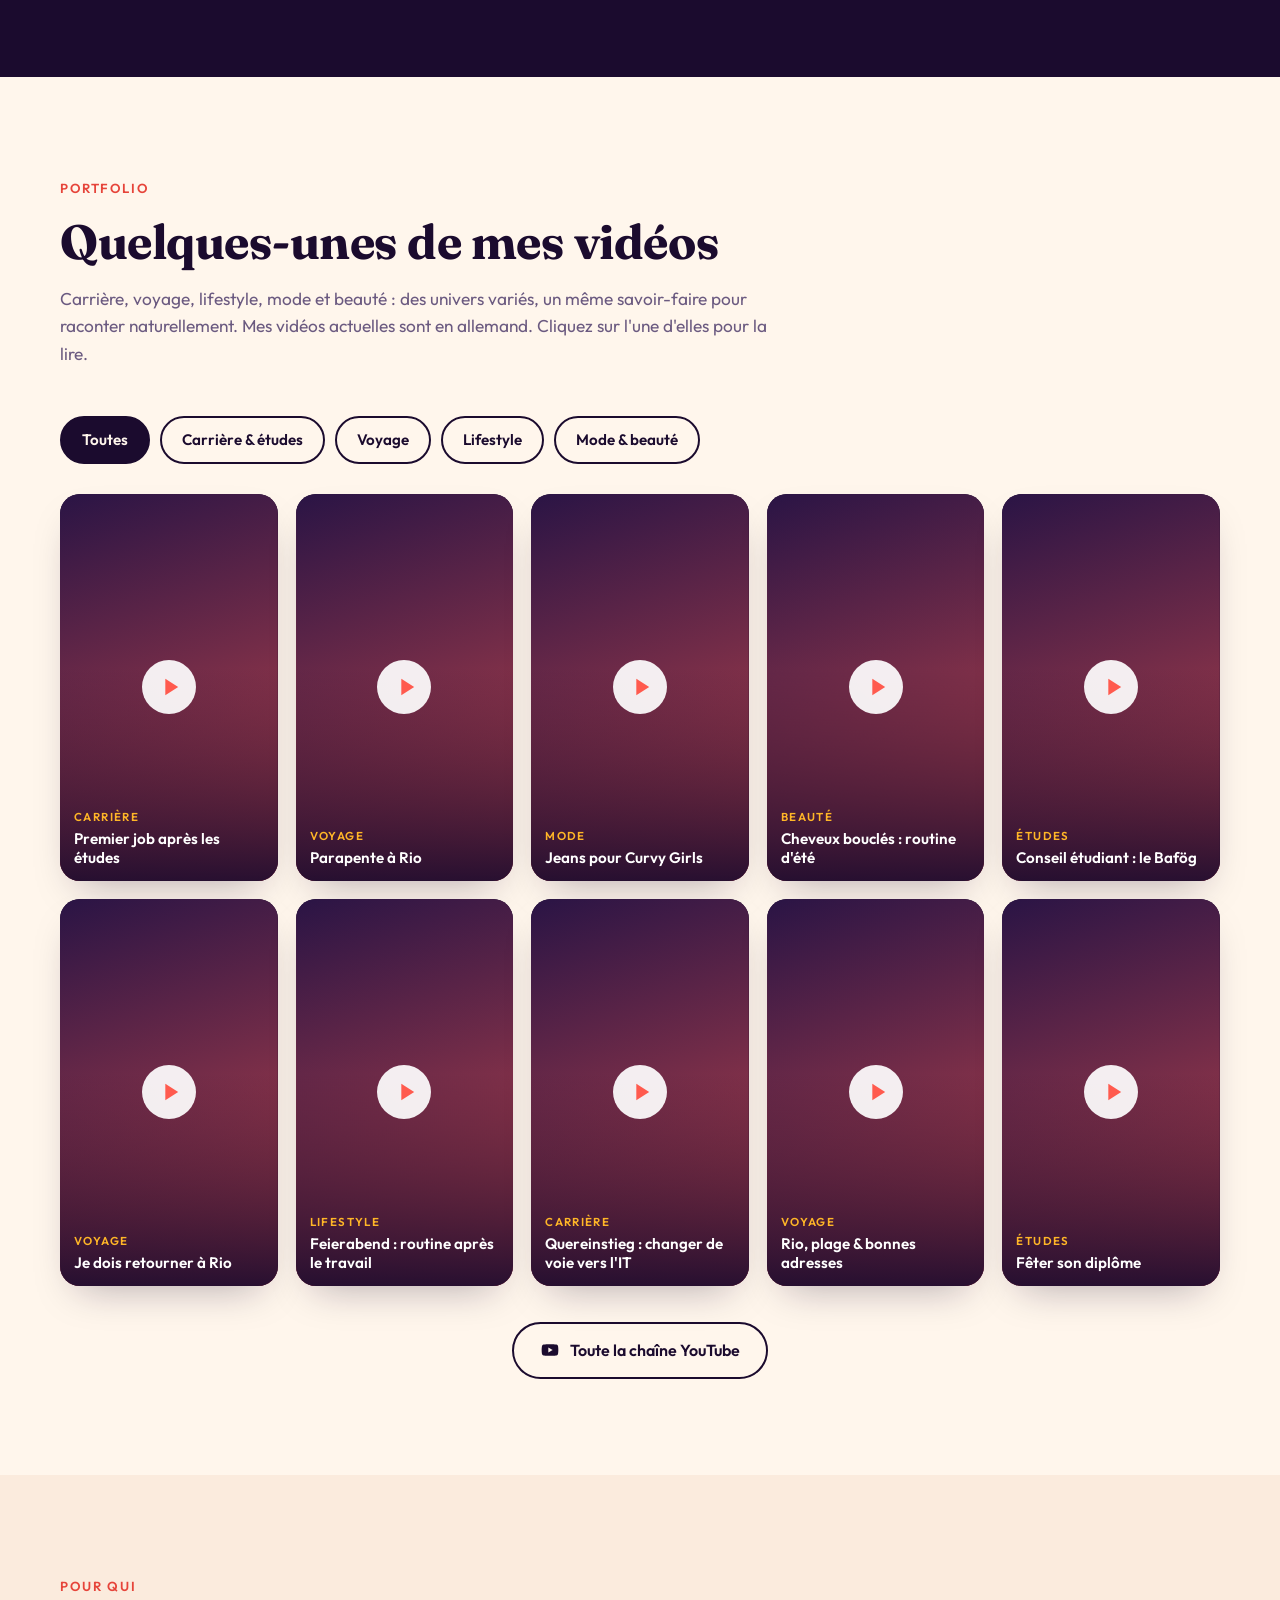
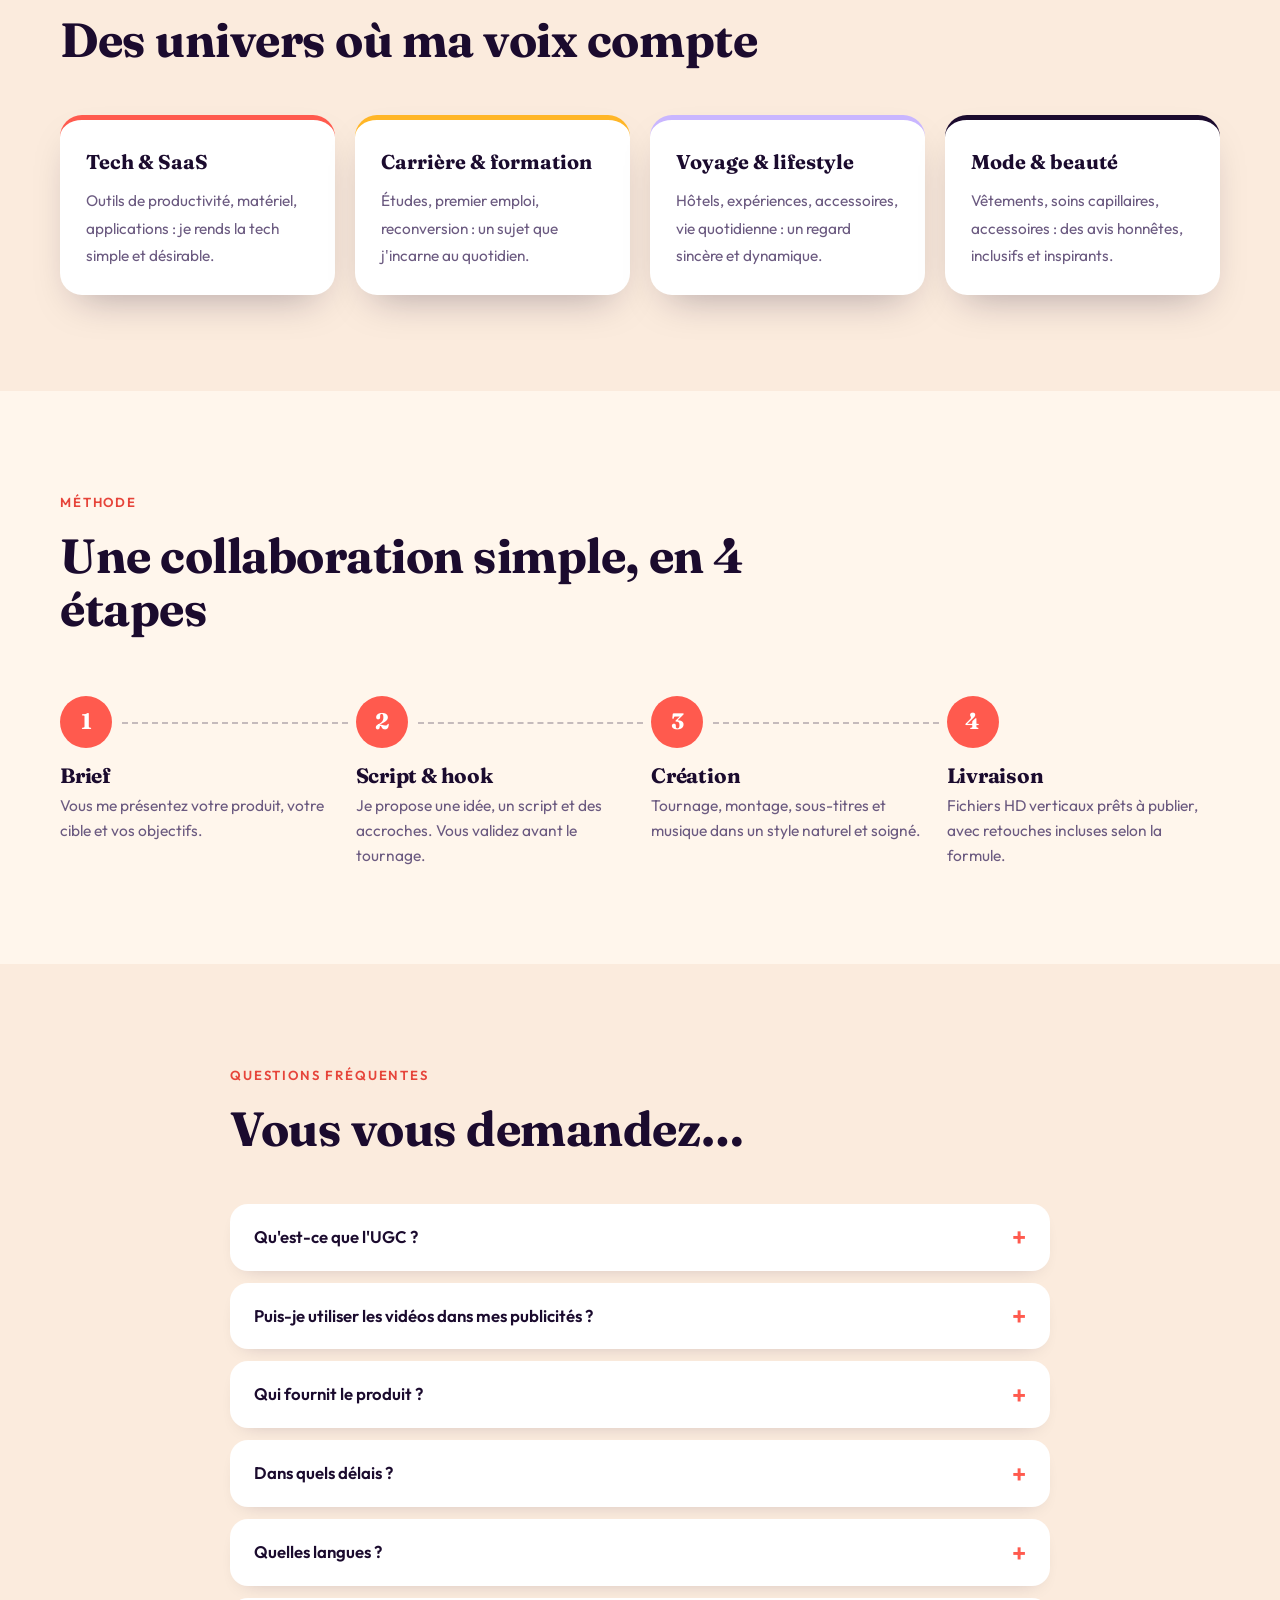
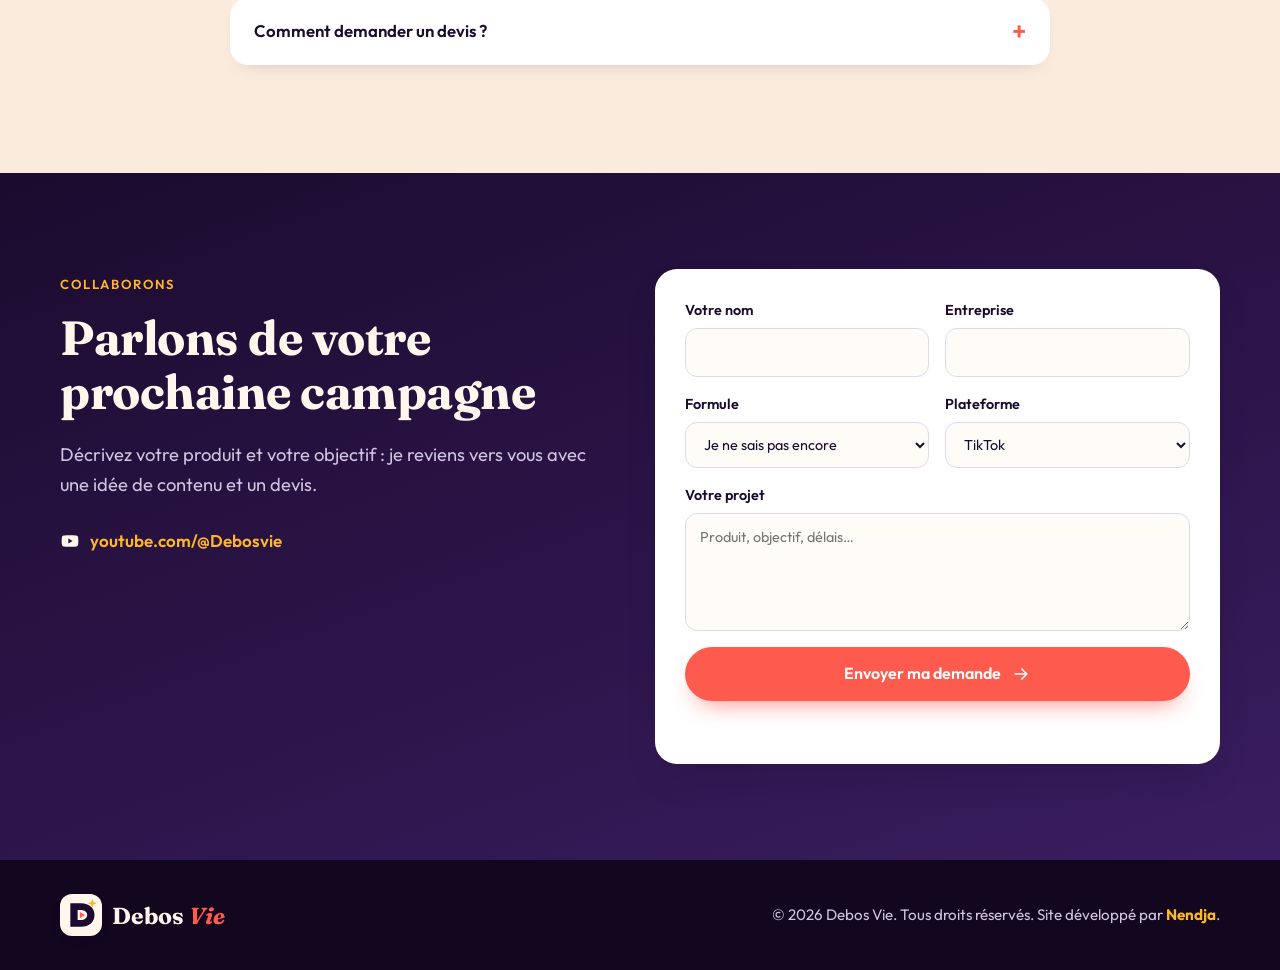
==== commit e1fe8dd3: "Corrections relecture : textes honnêtes, flyer affiné Co-Authored-By: Claude <noreply@anthropic.com>" ====
--- a/index.html
+++ b/index.html
@@ -53,7 +53,7 @@
   <div class="wrap hero-grid">
     <div class="hero-copy reveal">
       <p class="eyebrow"><span class="dot"></span> Créatrice de contenu UGC</p>
-      <h1>Des vidéos qui ressemblent à de vraies personnes.<br><em>Des résultats qui ressemblent à des ventes.</em></h1>
+      <h1>Des vidéos qui ressemblent à de vraies personnes.<br><em>Des contenus qui donnent envie d'essayer.</em></h1>
       <p class="lead">Je crée des contenus vidéo authentiques pour les marques : démos, avis, témoignages et « hooks » pensés pour TikTok, Instagram Reels et YouTube Shorts, prêts à être utilisés dans vos publicités.</p>
       <div class="cta-row">
         <a class="btn btn-coral" href="#contact">Demander un devis <svg class="ic"><use href="#i-arrow"/></svg></a>
@@ -96,14 +96,14 @@
   <div class="wrap">
     <header class="sec-head reveal">
       <p class="eyebrow">Pourquoi l'UGC</p>
-      <h2>Le contenu qui ne ressemble pas à une pub… <em>vend mieux qu'une pub.</em></h2>
-      <p>Vos clients font davantage confiance à une personne réelle qu'à un spot de marque. Je mets mon visage, ma voix et mon audience au service de vos produits.</p>
+      <h2>Le contenu qui ne ressemble pas à une pub… <em>inspire davantage confiance.</em></h2>
+      <p>Vos clients font davantage confiance à une personne réelle qu'à un spot de marque. Je mets mon visage, ma voix et ma créativité au service de vos produits.</p>
     </header>
     <div class="cards3">
       <article class="card reveal">
         <span class="num">01</span>
         <h3>Authenticité</h3>
-        <p>Un vrai point de vue, un vrai ton. Je teste, je raconte, je recommande — comme à une amie. Résultat : de la confiance, pas du bruit.</p>
+        <p>Un vrai point de vue, un vrai ton. Je teste, je raconte, je recommande — comme à une amie. Résultat : un contenu crédible, pas du bruit.</p>
       </article>
       <article class="card reveal">
         <span class="num">02</span>
@@ -113,7 +113,7 @@
       <article class="card reveal">
         <span class="num">03</span>
         <h3>Prêt pour vos pubs</h3>
-        <p>Plusieurs variantes de hooks et de call-to-action pour tester vos campagnes Meta, TikTok ou YouTube Ads, avec droits d'usage clairs.</p>
+        <p>Plusieurs variantes de hooks et de appels à l'action pour tester vos campagnes Meta, TikTok ou YouTube Ads, avec droits d'usage clairs.</p>
       </article>
     </div>
   </div>
@@ -145,10 +145,10 @@
         <a class="btn btn-ghost-light" href="#contact" data-pack="Starter">Demander un devis</a>
       </article>
       <article class="pack featured reveal">
-        <span class="badge">Le plus choisi</span>
+        <span class="badge">Recommandé</span>
         <h4>Boost</h4>
         <p class="pack-sub">Pour alimenter vos pubs</p>
-        <ul><li>3 vidéos complémentaires</li><li>3 hooks différents</li><li>Sous-titres &amp; musique libre de droits</li><li>2 retouches incluses</li></ul>
+        <ul><li>3 vidéos complémentaires</li><li>3 hooks différents</li><li>Sous-titres &amp; musique sous licence commerciale</li><li>2 retouches incluses</li></ul>
         <a class="btn btn-coral" href="#contact" data-pack="Boost">Demander un devis</a>
       </article>
       <article class="pack reveal">
@@ -168,7 +168,7 @@
     <header class="sec-head reveal">
       <p class="eyebrow">Portfolio</p>
       <h2>Quelques-unes de mes vidéos</h2>
-      <p>Carrière, voyage, lifestyle, mode et beauté : des univers variés, un même savoir-faire pour raconter naturellement. Cliquez sur une vidéo pour la lire.</p>
+      <p>Carrière, voyage, lifestyle, mode et beauté : des univers variés, un même savoir-faire pour raconter naturellement. Mes vidéos actuelles sont en allemand. Cliquez sur l'une d'elles pour la lire.</p>
     </header>
     <div class="filters reveal" role="tablist" aria-label="Filtrer les vidéos">
       <button class="filter active" data-f="all" role="tab" aria-selected="true">Toutes</button>
@@ -182,10 +182,10 @@
       <button class="vid" data-cat="voyage" data-vid="Y__Du1Tao2Y"><span class="shot" data-thumb="Y__Du1Tao2Y"></span><span class="play"><svg><use href="#i-play"/></svg></span><span class="cap"><small>Voyage</small>Parapente à Rio</span></button>
       <button class="vid" data-cat="beaute" data-vid="K9acCPL5q6I"><span class="shot" data-thumb="K9acCPL5q6I"></span><span class="play"><svg><use href="#i-play"/></svg></span><span class="cap"><small>Mode</small>Jeans pour Curvy Girls</span></button>
       <button class="vid" data-cat="beaute" data-vid="9YwGU4ndkv4"><span class="shot" data-thumb="9YwGU4ndkv4"></span><span class="play"><svg><use href="#i-play"/></svg></span><span class="cap"><small>Beauté</small>Cheveux bouclés : routine d'été</span></button>
-      <button class="vid" data-cat="carriere" data-vid="hj2WXDx6Wuo"><span class="shot" data-thumb="hj2WXDx6Wuo"></span><span class="play"><svg><use href="#i-play"/></svg></span><span class="cap"><small>Études</small>Studitipp : le Bafög</span></button>
+      <button class="vid" data-cat="carriere" data-vid="hj2WXDx6Wuo"><span class="shot" data-thumb="hj2WXDx6Wuo"></span><span class="play"><svg><use href="#i-play"/></svg></span><span class="cap"><small>Études</small>Conseil étudiant : le Bafög</span></button>
       <button class="vid" data-cat="voyage" data-vid="fQIi1asJjvs"><span class="shot" data-thumb="fQIi1asJjvs"></span><span class="play"><svg><use href="#i-play"/></svg></span><span class="cap"><small>Voyage</small>Je dois retourner à Rio</span></button>
-      <button class="vid" data-cat="lifestyle" data-vid="mU3f1rOeFC4"><span class="shot" data-thumb="mU3f1rOeFC4"></span><span class="play"><svg><use href="#i-play"/></svg></span><span class="cap"><small>Lifestyle</small>Feierabend : routine home office</span></button>
-      <button class="vid" data-cat="carriere" data-vid="lM2-fg3SIZ8"><span class="shot" data-thumb="lM2-fg3SIZ8"></span><span class="play"><svg><use href="#i-play"/></svg></span><span class="cap"><small>Carrière</small>Quereinstieg : se lancer dans l'IT</span></button>
+      <button class="vid" data-cat="lifestyle" data-vid="mU3f1rOeFC4"><span class="shot" data-thumb="mU3f1rOeFC4"></span><span class="play"><svg><use href="#i-play"/></svg></span><span class="cap"><small>Lifestyle</small>Feierabend : routine après le travail</span></button>
+      <button class="vid" data-cat="carriere" data-vid="lM2-fg3SIZ8"><span class="shot" data-thumb="lM2-fg3SIZ8"></span><span class="play"><svg><use href="#i-play"/></svg></span><span class="cap"><small>Carrière</small>Quereinstieg : changer de voie vers l'IT</span></button>
       <button class="vid" data-cat="voyage" data-vid="6Azj6a4wuVE"><span class="shot" data-thumb="6Azj6a4wuVE"></span><span class="play"><svg><use href="#i-play"/></svg></span><span class="cap"><small>Voyage</small>Rio, plage &amp; bonnes adresses</span></button>
       <button class="vid" data-cat="carriere" data-vid="J8-2vvQ9b5Y"><span class="shot" data-thumb="J8-2vvQ9b5Y"></span><span class="play"><svg><use href="#i-play"/></svg></span><span class="cap"><small>Études</small>Fêter son diplôme</span></button>
     </div>
@@ -236,8 +236,8 @@
       <details><summary>Qu'est-ce que l'UGC ?</summary><p>L'UGC (User Generated Content) désigne des contenus créés par de vraies personnes plutôt que par la marque. Ils paraissent plus naturels, inspirent confiance et peuvent être réutilisés dans vos publicités.</p></details>
       <details><summary>Puis-je utiliser les vidéos dans mes publicités ?</summary><p>Oui. Les droits d'usage (organique, publicité, durée, plateformes) sont définis dans le devis. La formule Signature inclut des droits étendus.</p></details>
       <details><summary>Qui fournit le produit ?</summary><p>Vous m'envoyez le produit ou l'accès au service. Je le teste avant de filmer afin que mon avis reste sincère.</p></details>
-      <details><summary>Dans quels délais ?</summary><p>Le délai dépend du nombre de vidéos et de l'arrivée du produit. Il est indiqué dans le devis, généralement quelques jours après réception.</p></details>
-      <details><summary>Quelles langues ?</summary><p>Je produis des contenus en français et en allemand ; d'autres langues peuvent être étudiées selon le projet.</p></details>
+      <details><summary>Dans quels délais ?</summary><p>Le délai dépend du nombre de vidéos et de l'arrivée du produit. Il est indiqué dans le devis, précisé dans le devis.</p></details>
+      <details><summary>Quelles langues ?</summary><p>Mon portfolio actuel est en allemand ; je peux aussi produire en français ou dans d'autres langues sur demande.</p></details>
       <details><summary>Comment demander un devis ?</summary><p>Remplissez le formulaire ci-dessous avec votre produit, la plateforme visée et la formule qui vous intéresse.</p></details>
     </div>
   </div>
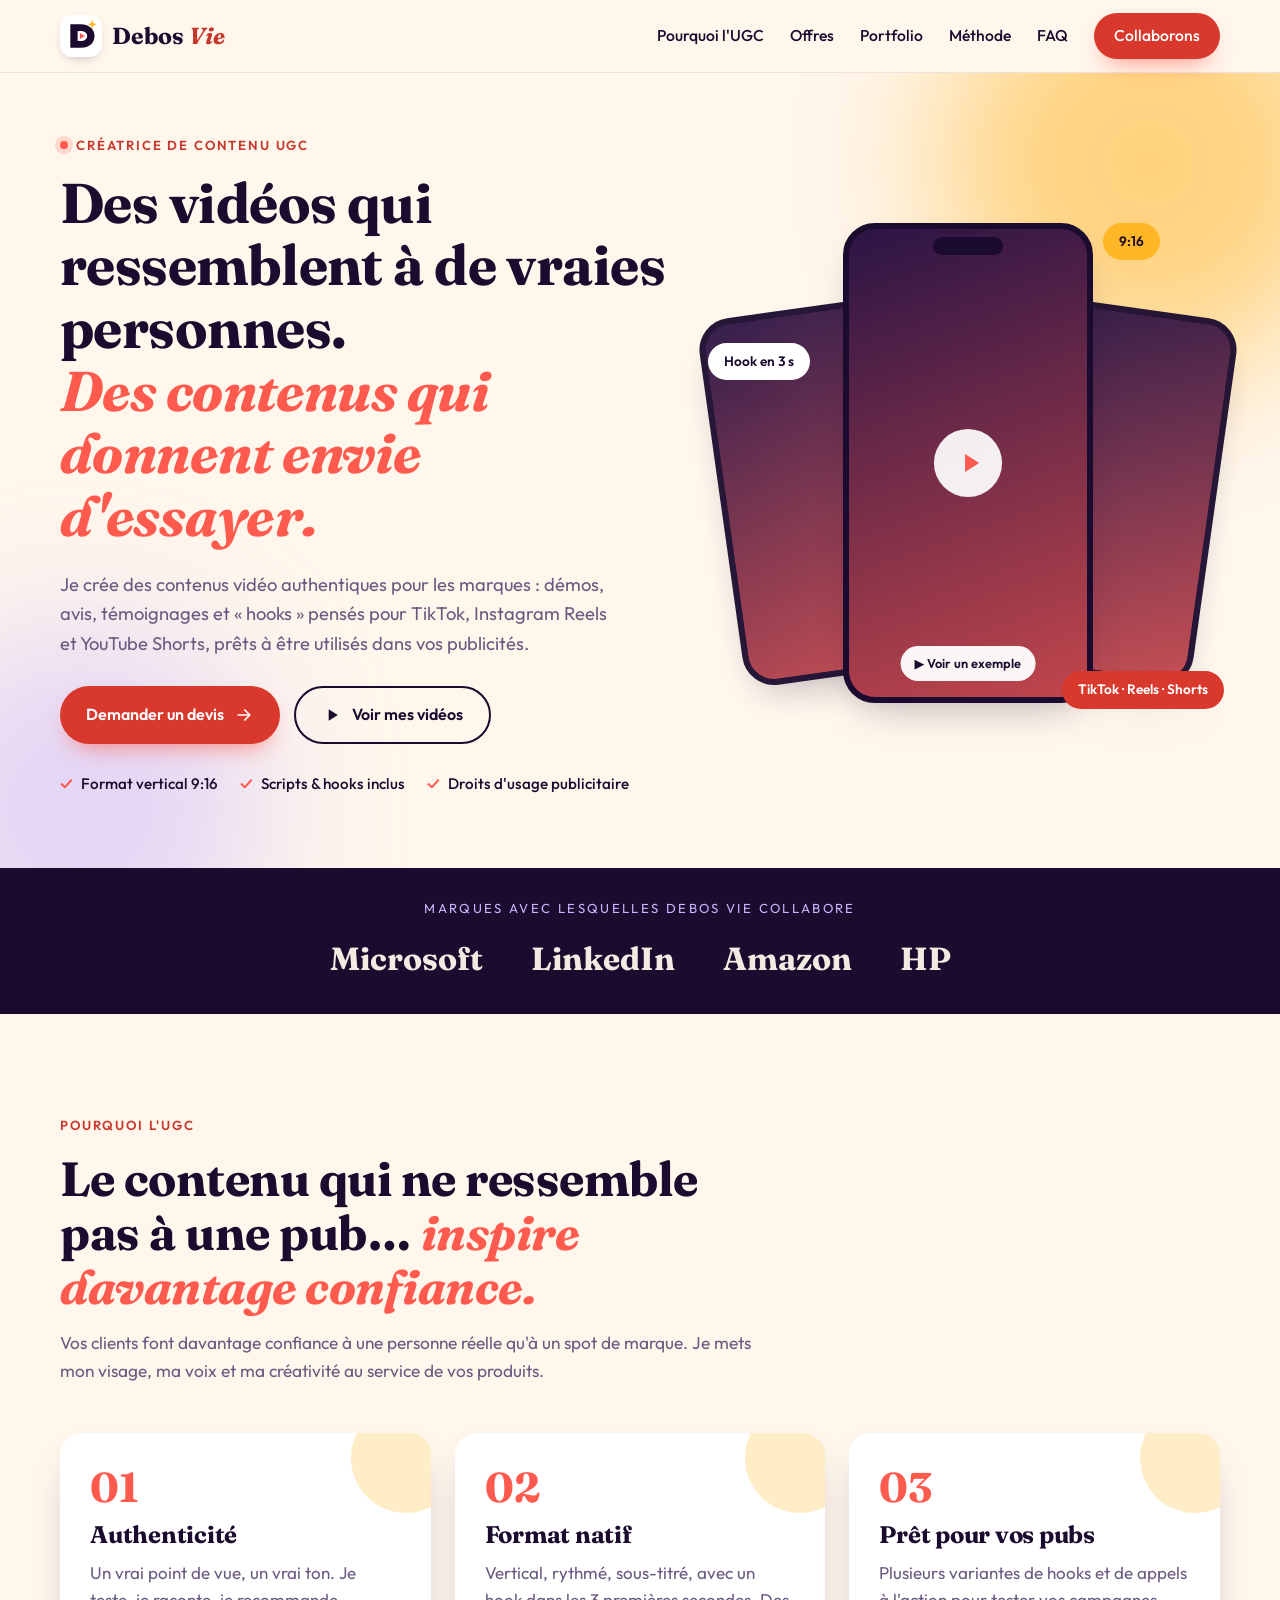
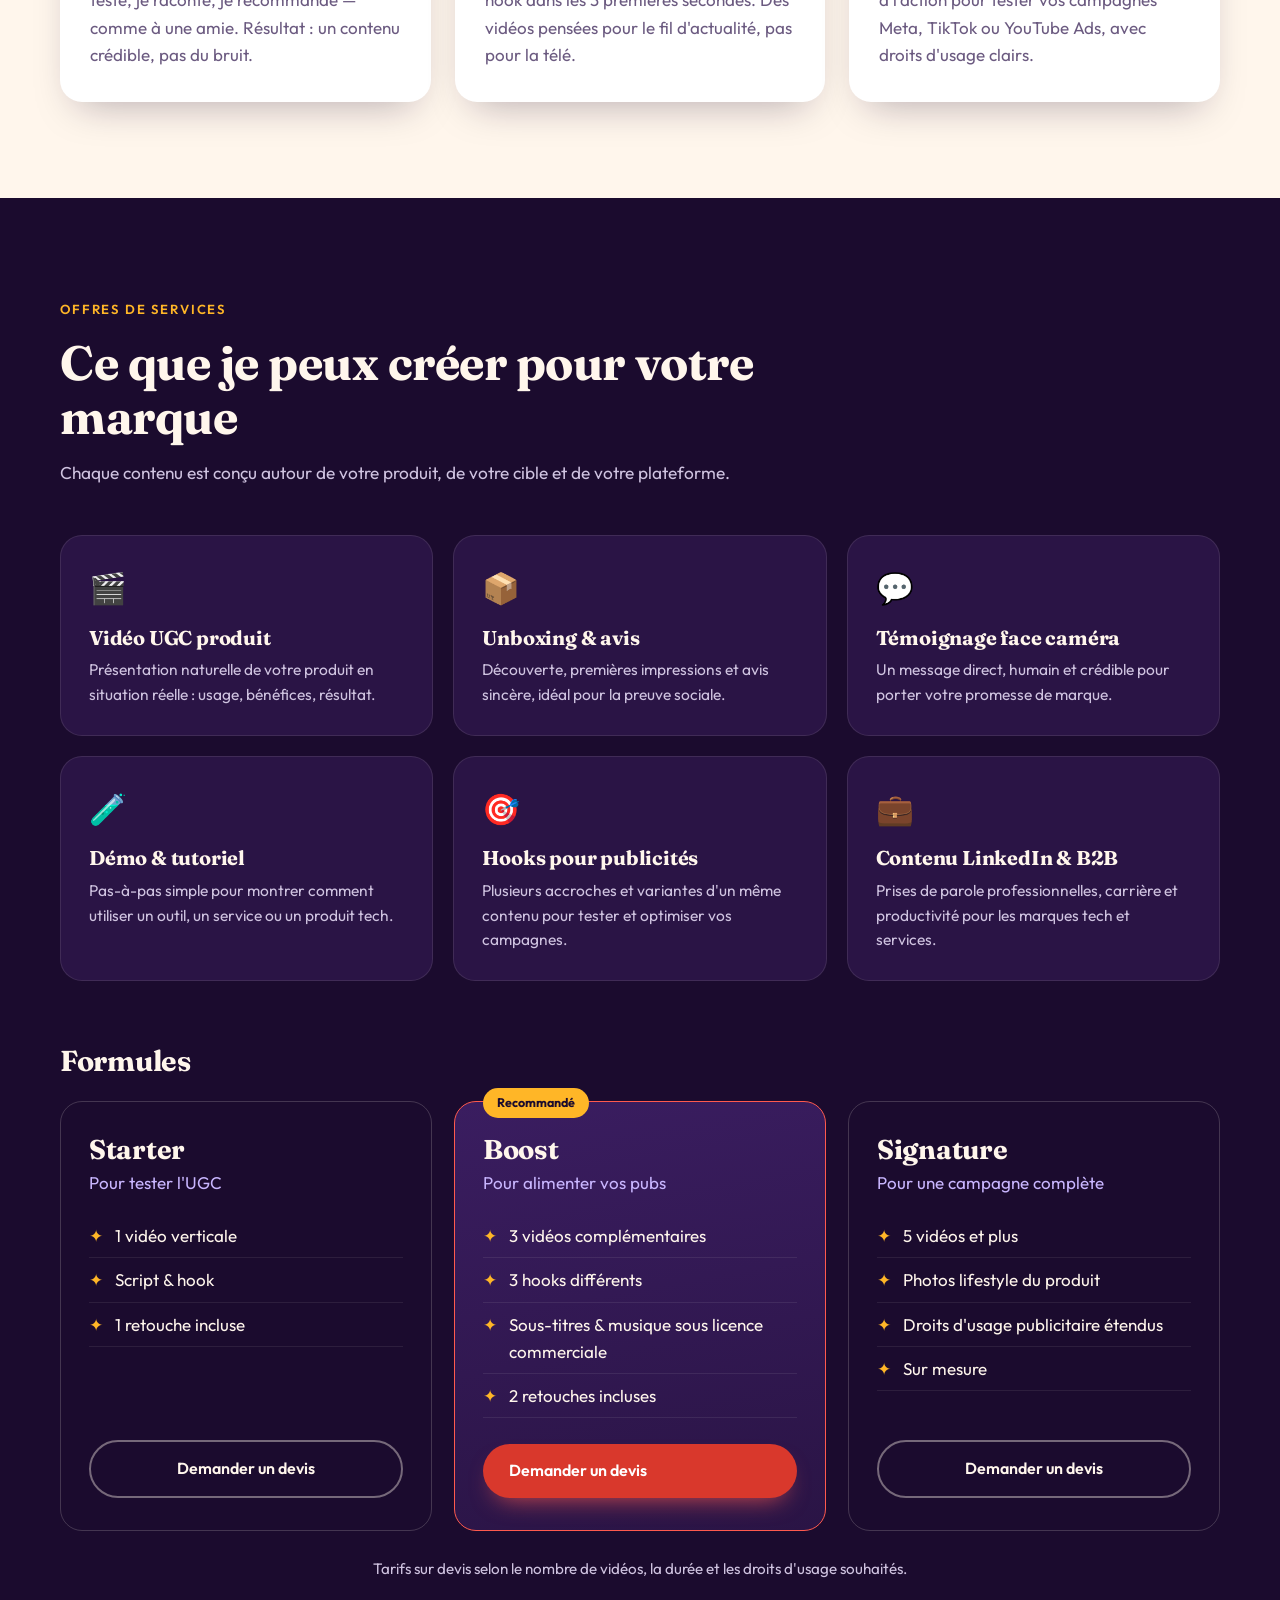
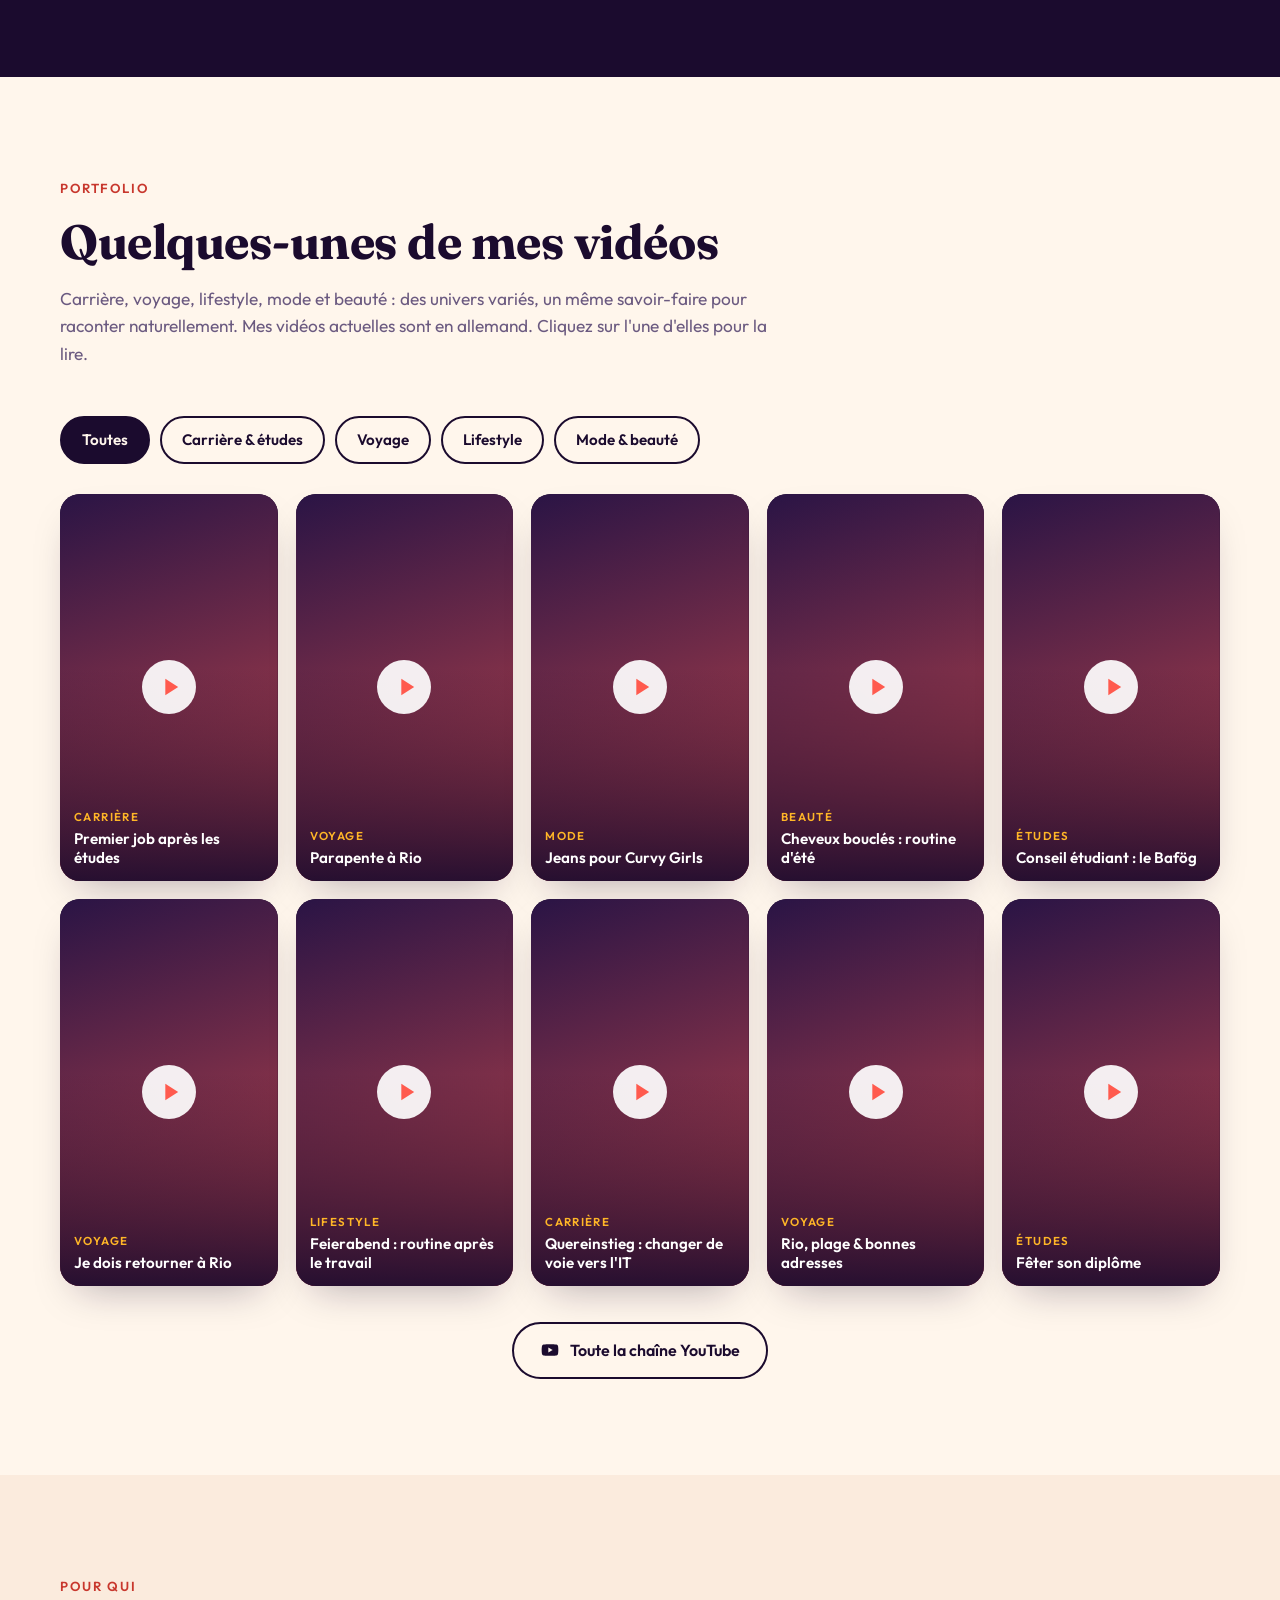
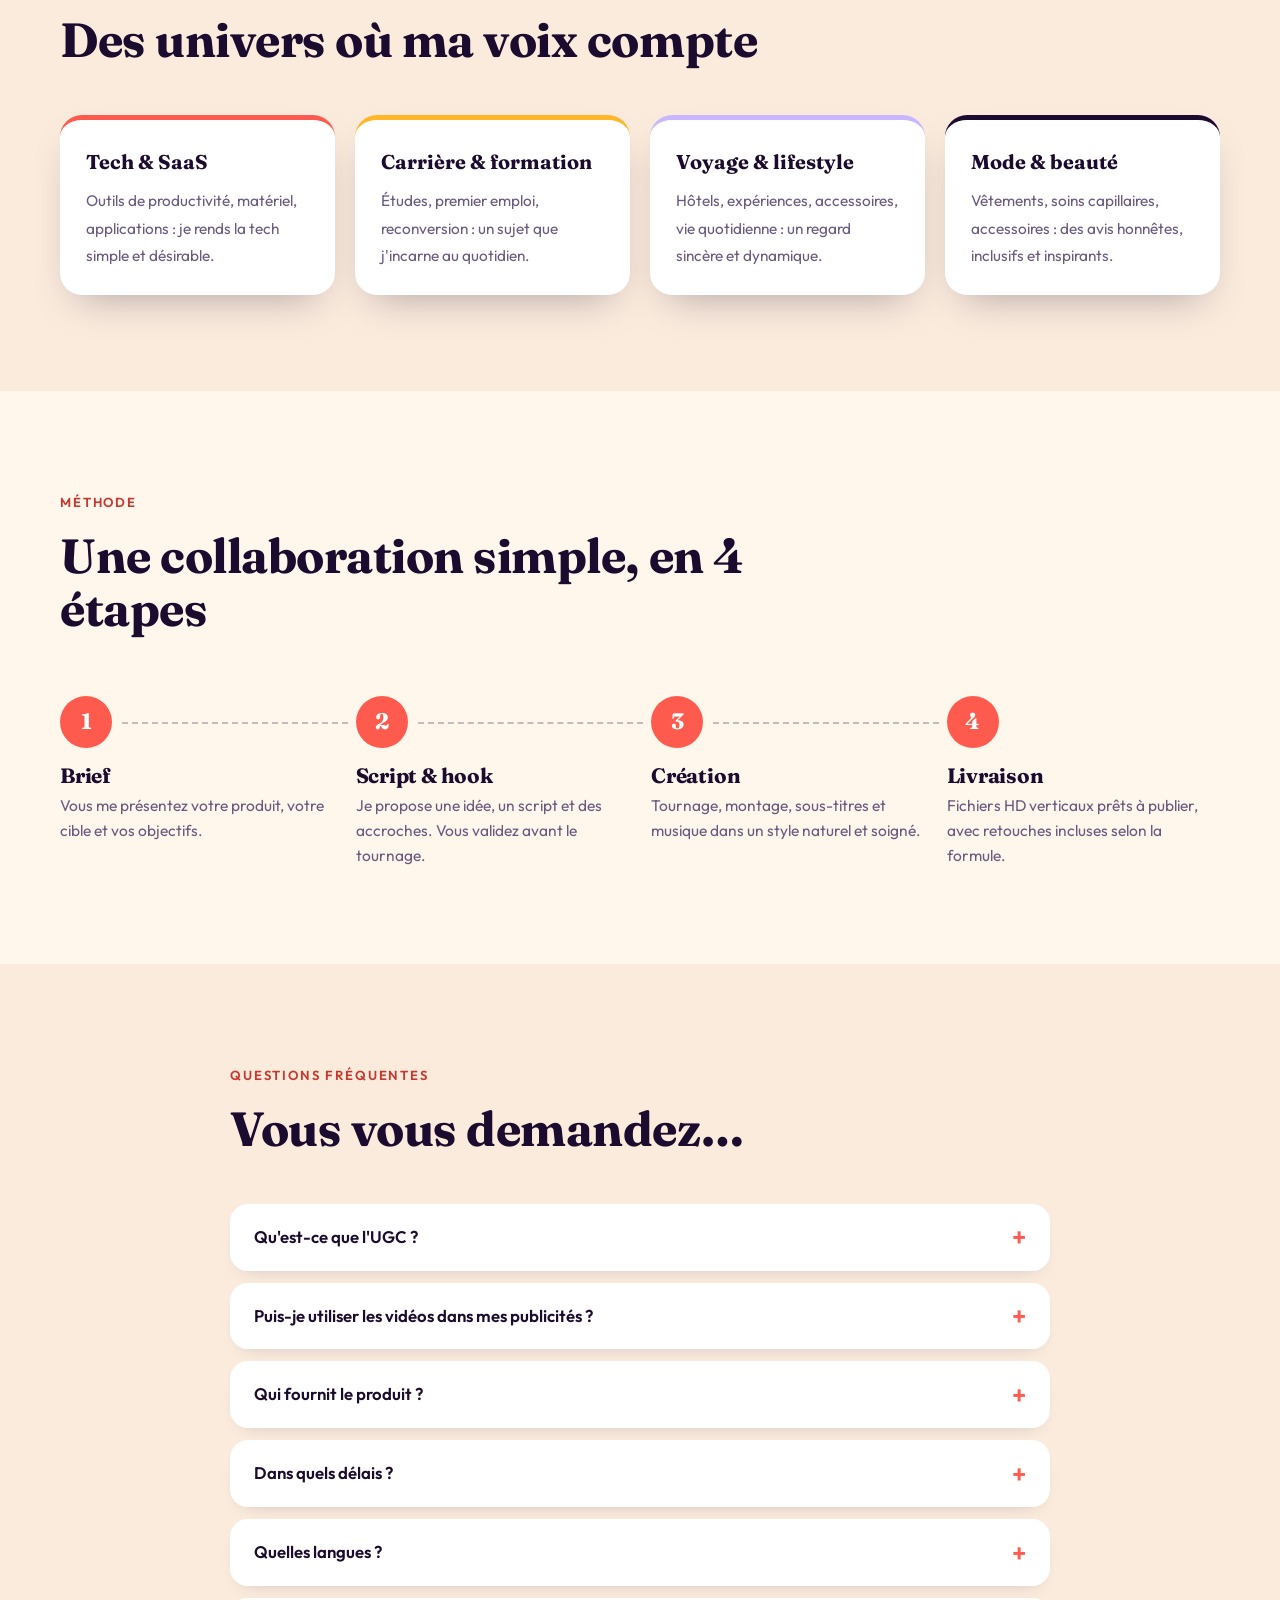
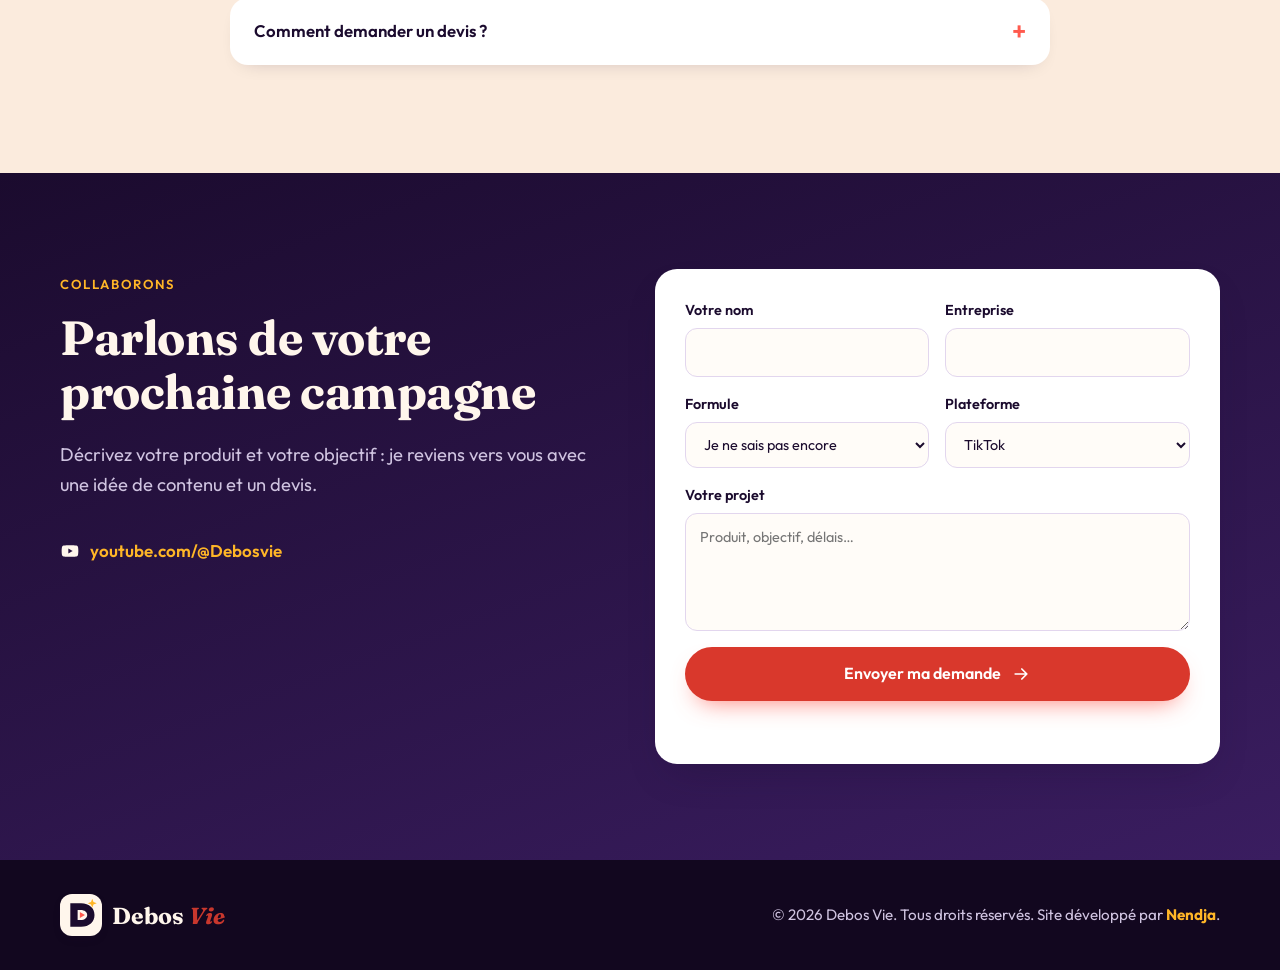
==== commit e7d71376: "Accessibilité : contrastes, menu mobile, lecteur Co-Authored-By: Claude <noreply@anthropic.com>" ====
--- a/index.html
+++ b/index.html
@@ -9,6 +9,7 @@
 <meta property="og:title" content="Debos Vie — Créatrice de contenu UGC">
 <meta property="og:description" content="Des vidéos authentiques qui donnent envie d'acheter. Démos, avis, témoignages et contenus prêts pour vos pubs.">
 <meta property="og:type" content="website">
+<link rel="canonical" href="https://bauermaganga-boma.github.io/debosvie/">
 <link rel="icon" type="image/svg+xml" href="assets/img/favicon.svg">
 <link rel="preconnect" href="https://fonts.googleapis.com">
 <link rel="preconnect" href="https://fonts.gstatic.com" crossorigin>
@@ -289,7 +290,7 @@
 </nav>
 
 <!-- Lecteur vidéo -->
-<div class="modal" id="modal" aria-hidden="true" role="dialog" aria-label="Lecteur vidéo">
+<div class="modal" id="modal" aria-hidden="true" aria-modal="true" role="dialog" aria-label="Lecteur vidéo">
   <button class="modal-close" id="mClose" aria-label="Fermer">×</button>
   <div class="modal-box"><iframe id="mFrame" title="Vidéo Debos Vie" allow="autoplay; encrypted-media; picture-in-picture; fullscreen" allowfullscreen referrerpolicy="strict-origin-when-cross-origin"></iframe></div>
 </div>
--- a/assets/css/style.css
+++ b/assets/css/style.css
@@ -1,6 +1,6 @@
 :root{
   --ink:#1B0B2E; --ink2:#2A1445; --cream:#FFF6EC; --paper:#FFFFFF; --tint:#FBEBDD;
-  --coral:#FF5A4E; --coral-d:#E6443A; --gold:#FFB627; --lilac:#C9B6FF; --muted:#6B5A80;
+  --coral:#FF5A4E; --coral-d:#C8372D; --gold:#FFB627; --lilac:#C9B6FF; --muted:#6B5A80;
   --r:22px; --shadow:0 18px 40px -18px rgba(27,11,46,.35);
   --serif:'Fraunces',Georgia,serif; --sans:'Outfit',system-ui,-apple-system,Segoe UI,sans-serif;
 }
@@ -22,20 +22,20 @@
 /* Boutons */
 .btn{display:inline-flex;align-items:center;gap:10px;padding:14px 26px;border-radius:999px;font-weight:600;text-decoration:none;transition:transform .2s,box-shadow .2s,background .2s;font-size:1rem}
 .btn:hover{transform:translateY(-2px)}
-.btn-coral{background:var(--coral);color:#fff;box-shadow:0 12px 24px -12px rgba(255,90,78,.8)}
-.btn-coral:hover{background:var(--coral-d)}
+.btn-coral{background:#D9382C;color:#fff;box-shadow:0 12px 24px -12px rgba(255,90,78,.8)}
+.btn-coral:hover{background:#B82E24}
 .btn-ghost{border:2px solid var(--ink);color:var(--ink)}
 .btn-ghost:hover{background:var(--ink);color:var(--cream)}
 .btn-ghost-light{border:2px solid rgba(255,246,236,.4);color:var(--cream);justify-content:center}
 .btn-ghost-light:hover{background:var(--cream);color:var(--ink)}
 
 /* En-tête */
-.site-header{position:sticky;top:0;z-index:50;background:rgba(255,246,236,.88);backdrop-filter:blur(14px);border-bottom:1px solid rgba(27,11,46,.08)}
+.site-header{position:sticky;top:0;z-index:70;background:rgba(255,246,236,.88);backdrop-filter:blur(14px);border-bottom:1px solid rgba(27,11,46,.08)}
 .bar{display:flex;align-items:center;justify-content:space-between;height:72px}
 .brand{display:flex;align-items:center;gap:10px;text-decoration:none}
 .brand-mark{width:42px;height:42px;color:var(--ink);background:var(--paper);border-radius:12px;padding:3px;box-shadow:0 4px 12px -6px rgba(27,11,46,.4)}
 .brand-name{font-family:var(--serif);font-weight:700;font-size:1.45rem}
-.brand-name em{color:var(--coral);font-style:italic}
+.brand-name em{color:var(--coral-d);font-style:italic}
 .brand.light .brand-mark{background:var(--cream)}
 .nav{display:flex;align-items:center;gap:26px}
 .nav a{text-decoration:none;font-weight:500;font-size:.98rem}
@@ -77,7 +77,7 @@
 .chip{position:absolute;z-index:5;background:var(--paper);padding:8px 16px;border-radius:999px;font-weight:600;font-size:.85rem;box-shadow:var(--shadow);animation:float 5s ease-in-out infinite}
 .c1{top:30px;right:12%;background:var(--gold)}
 .c2{top:150px;left:-8px;animation-delay:-1.5s}
-.c3{bottom:24px;right:-4px;background:var(--coral);color:#fff;animation-delay:-3s}
+.c3{bottom:24px;right:-4px;background:#D9382C;color:#fff;animation-delay:-3s}
 @keyframes float{50%{transform:translateY(-10px)}}
 
 /* Vignettes vidéo : dégradé de secours + miniature YouTube */
@@ -169,7 +169,7 @@
 .contact .lead{color:#CFC3E0}
 .contact-links{list-style:none;margin-top:10px}
 .contact-links li{display:flex;align-items:center;gap:10px;margin:8px 0}
-.contact-links a{color:var(--gold);text-decoration:none;font-weight:600}
+.contact-links a{display:inline-block;padding:10px 0;color:var(--gold);text-decoration:none;font-weight:600}
 .form{background:var(--paper);color:var(--ink);border-radius:var(--r);padding:30px;box-shadow:var(--shadow);display:grid;gap:16px}
 .form .two{display:grid;grid-template-columns:1fr 1fr;gap:16px}
 .form label{display:grid;gap:6px;font-weight:600;font-size:.9rem}
@@ -221,13 +221,13 @@
   .hero-visual{height:470px;margin-top:10px}
   .phone.main{width:220px;height:420px}.phone.side{width:150px;height:300px}
   .phone.left{left:-6px}.phone.right{right:-6px}
-  .c2{left:0}.c3{right:0}
+  .c2{left:0}.c3{right:0;bottom:auto;top:6px}
   .section{padding:68px 0}
   .cards3,.packs,.contact-grid{grid-template-columns:1fr}
   .contact-grid{gap:34px}
   .mbar{display:grid;grid-template-columns:repeat(3,1fr);position:fixed;left:0;right:0;bottom:0;z-index:60;background:var(--ink);padding:8px 10px calc(8px + env(safe-area-inset-bottom));gap:6px}
   .mbar a{display:flex;flex-direction:column;align-items:center;gap:2px;text-decoration:none;color:var(--cream);font-size:.78rem;font-weight:600;padding:6px 0;border-radius:12px}
-  .mbar a.hot{background:var(--coral)}
+  .mbar a.hot{background:#D9382C}
   .mbar .mi{font-size:1.2rem;line-height:20px;height:20px;color:var(--gold)}
 }
 @media (max-width:560px){
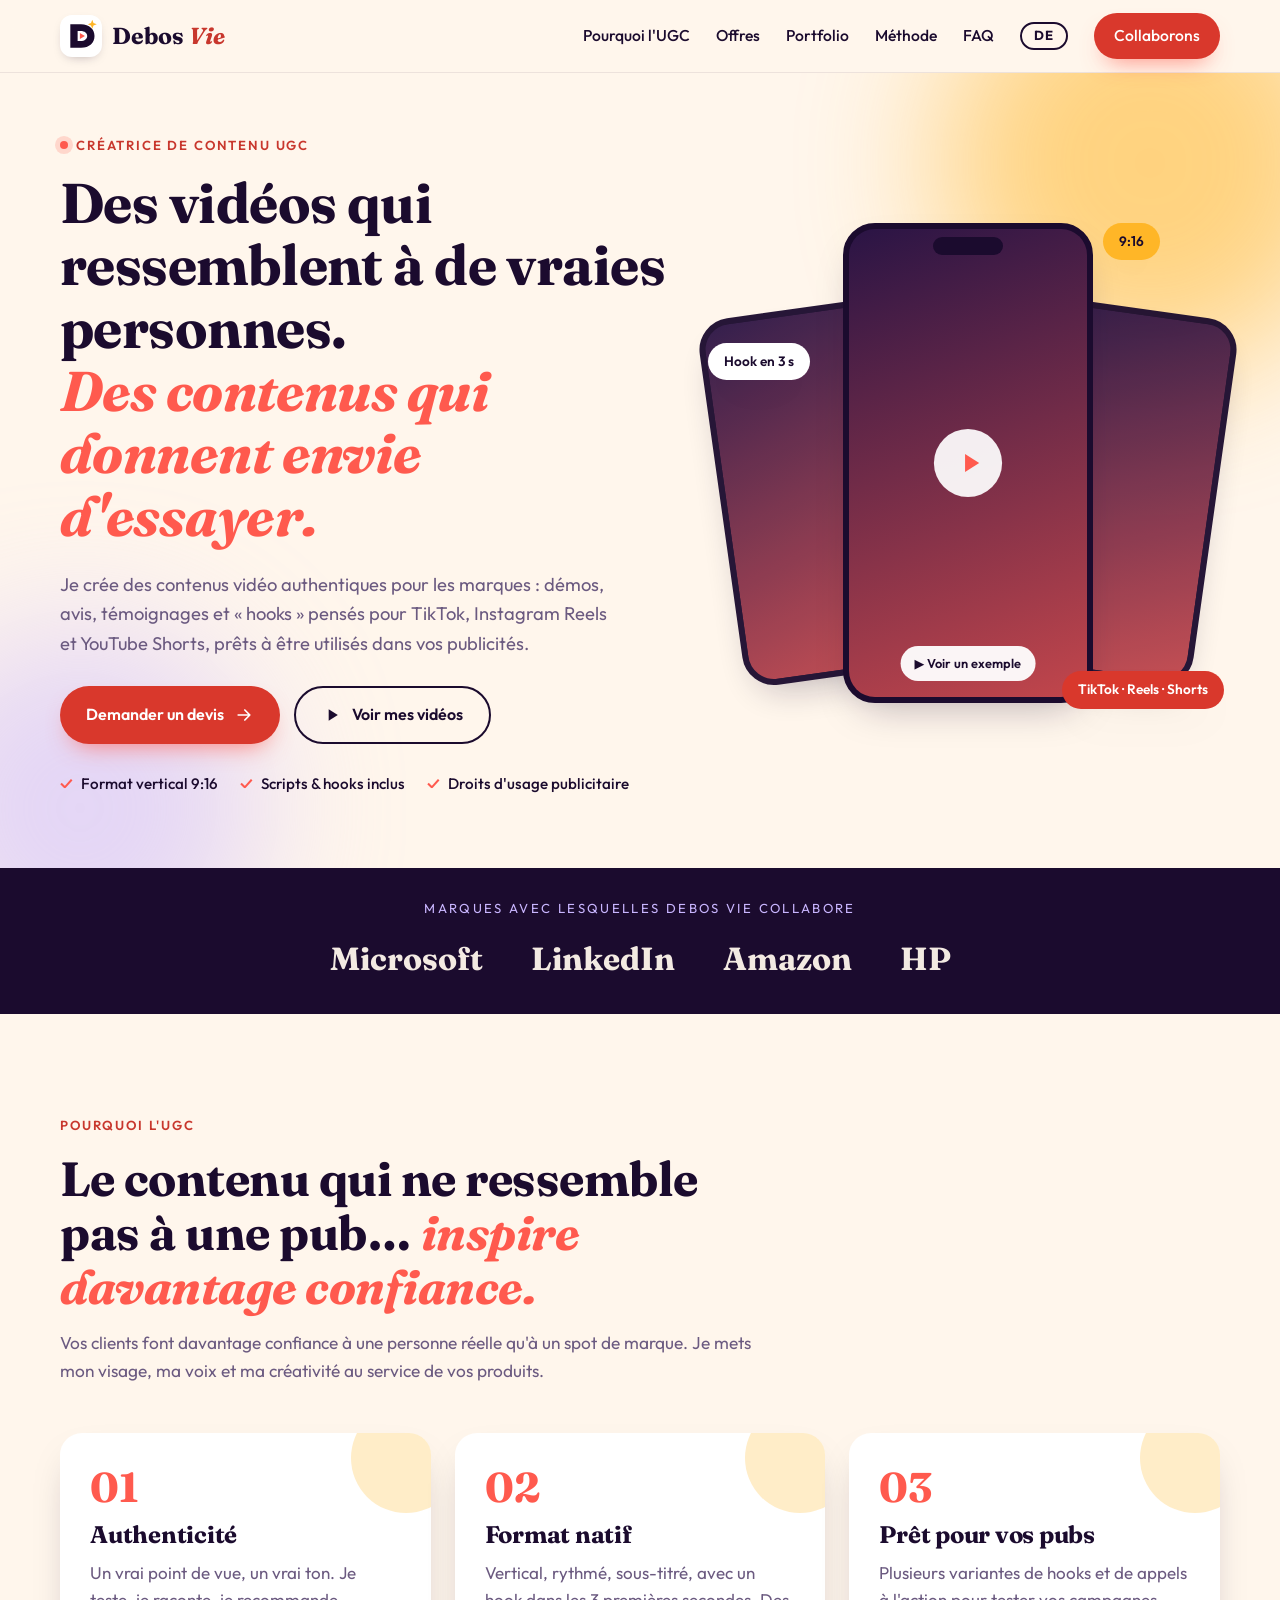
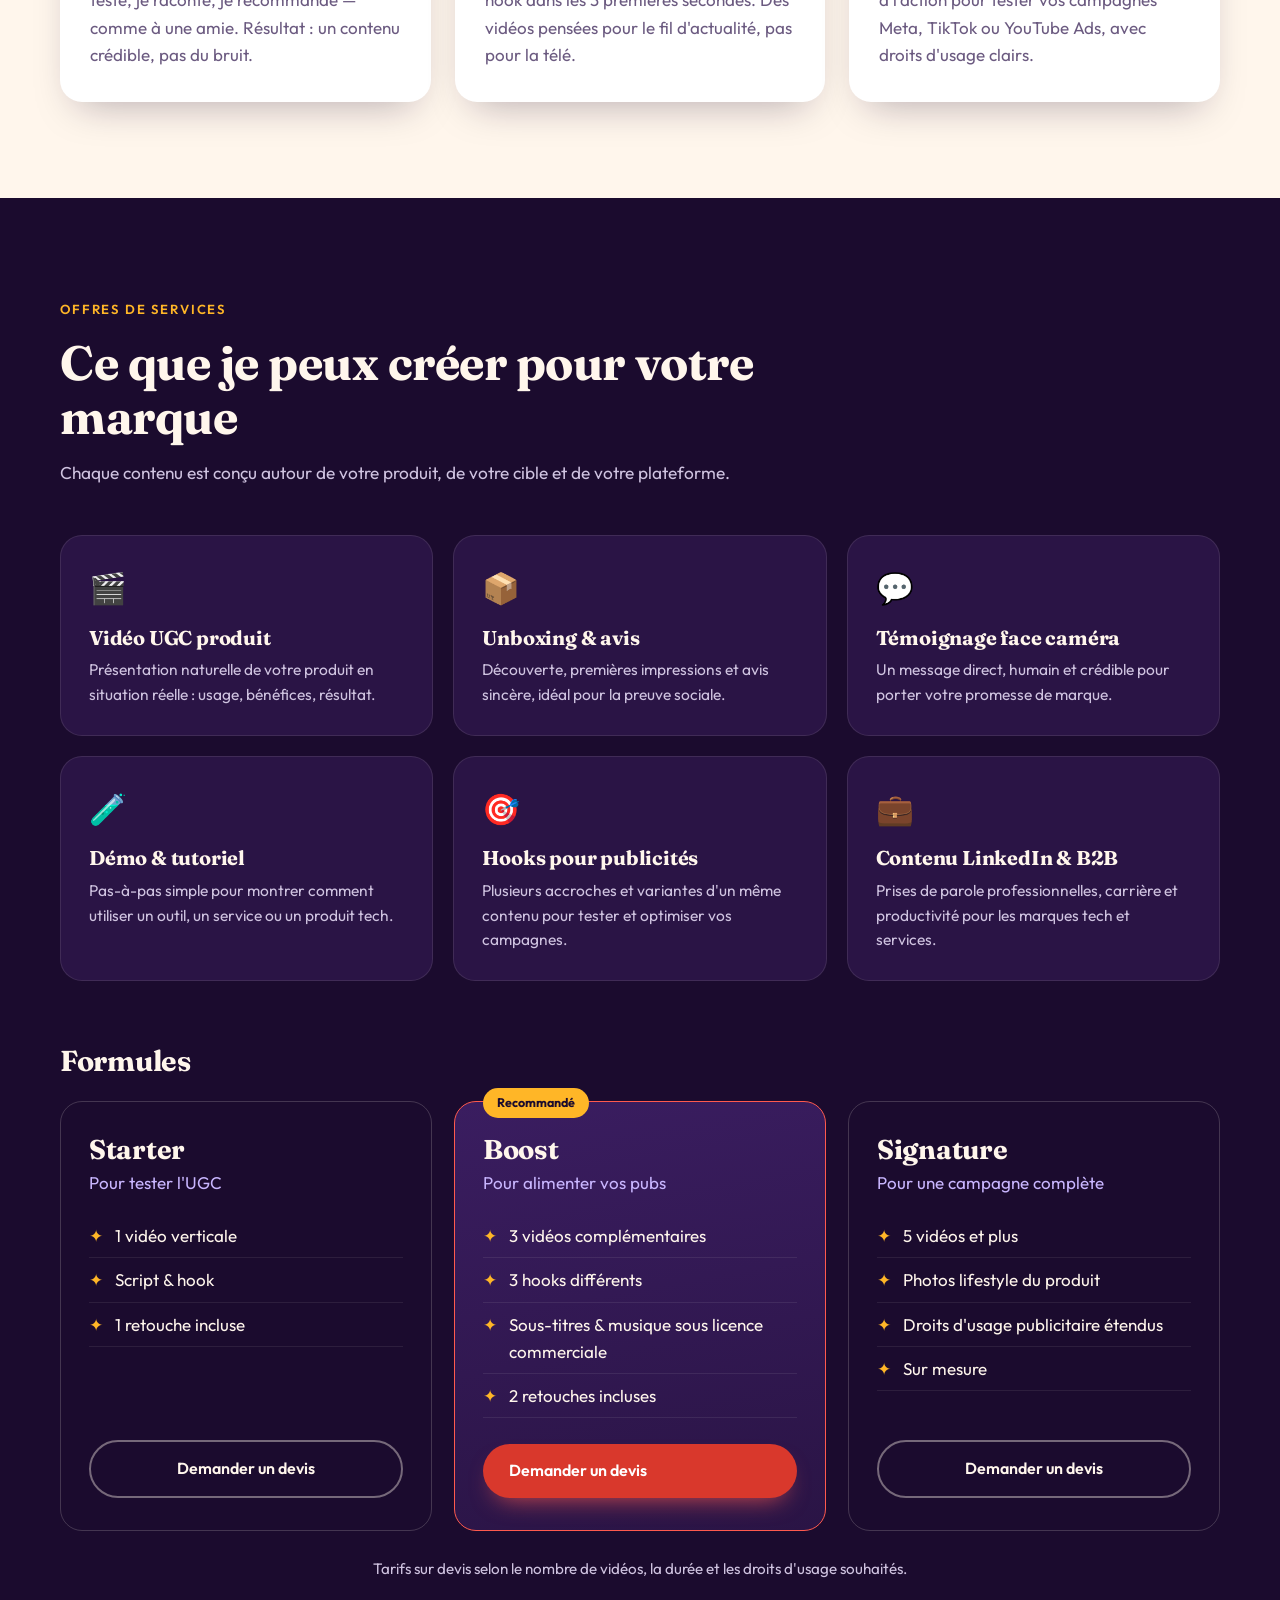
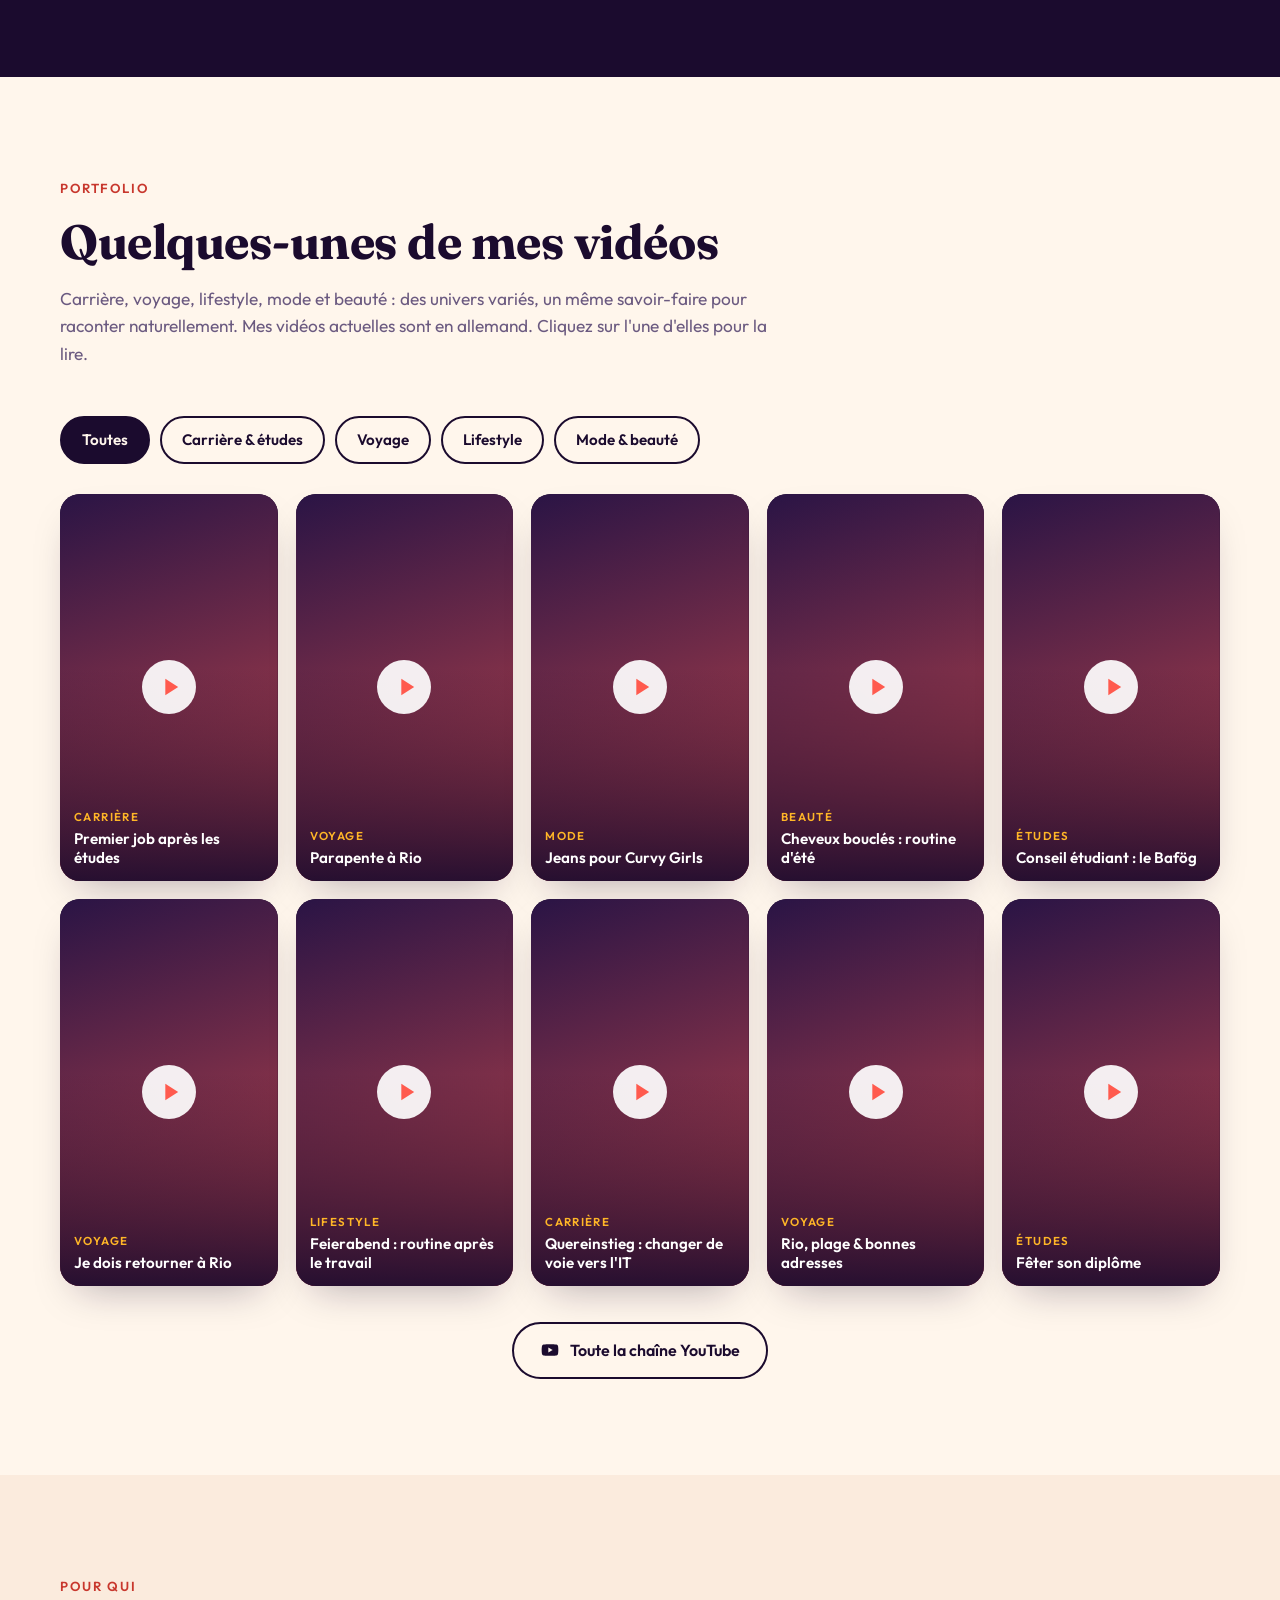
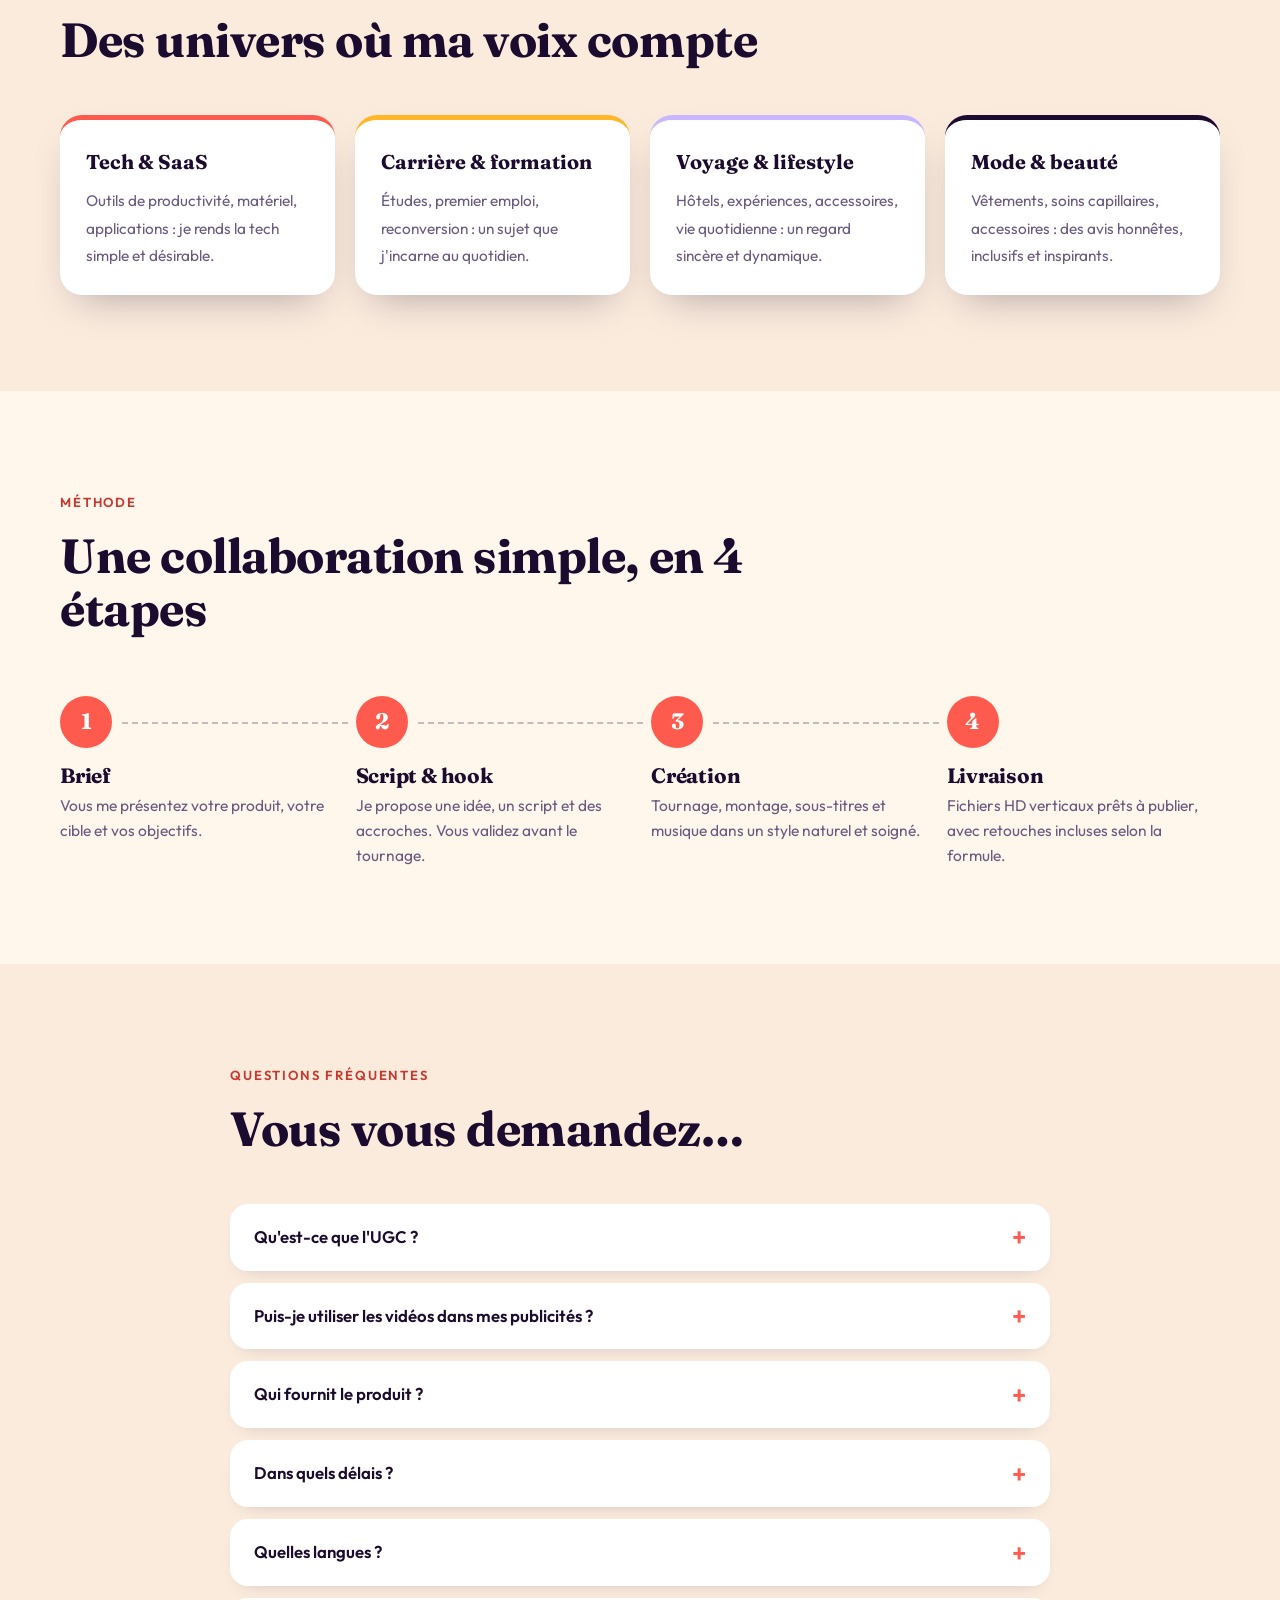
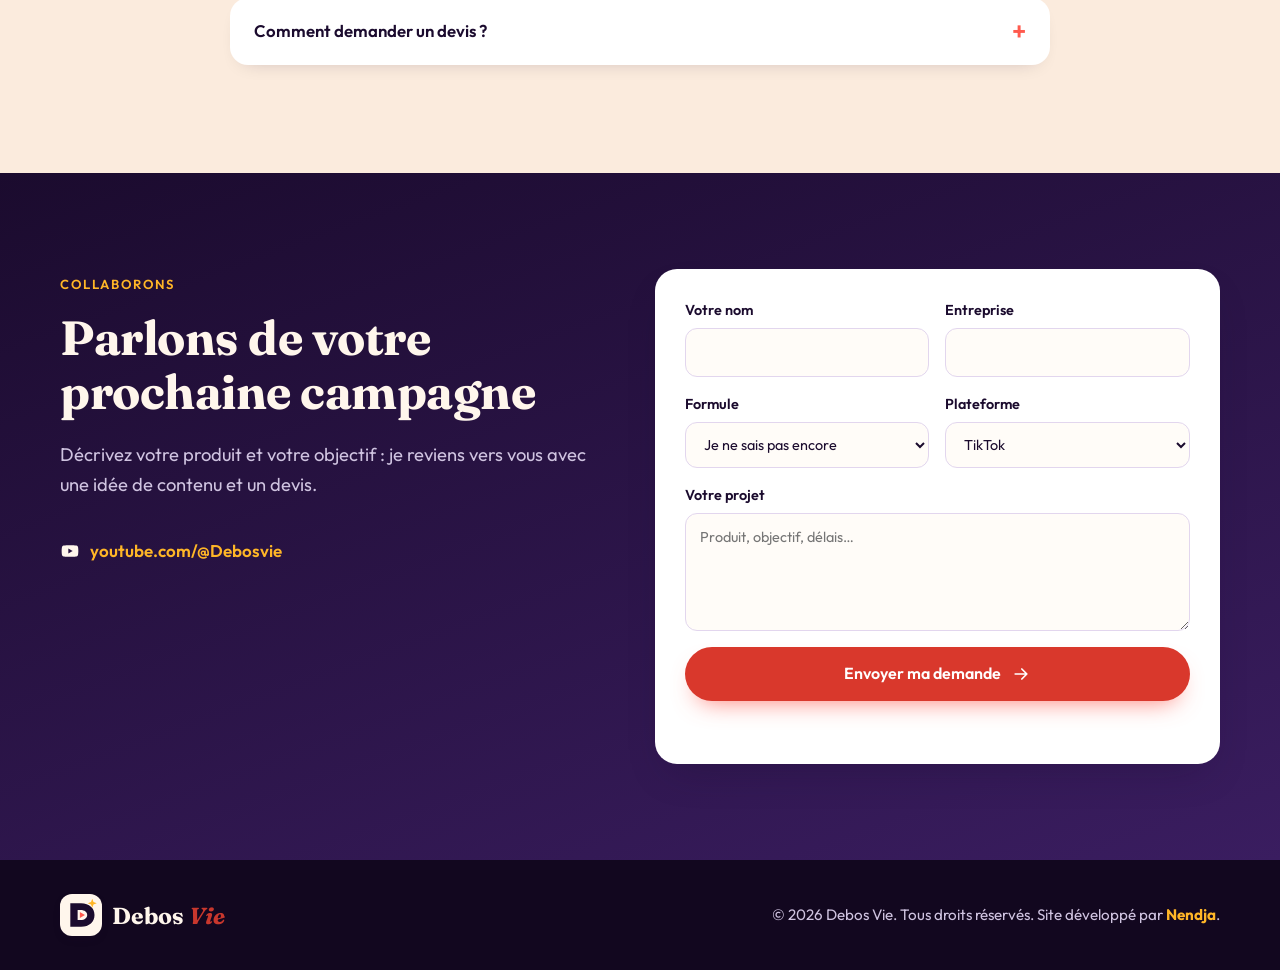
==== commit 42d1fe2d: "Version allemande du site (/de/) + flyer DE + sélecteur FR/DE Co-Authored-By: Claude <noreply@anthro" ====
--- a/index.html
+++ b/index.html
@@ -10,6 +10,8 @@
 <meta property="og:description" content="Des vidéos authentiques qui donnent envie d'acheter. Démos, avis, témoignages et contenus prêts pour vos pubs.">
 <meta property="og:type" content="website">
 <link rel="canonical" href="https://bauermaganga-boma.github.io/debosvie/">
+<link rel="alternate" hreflang="de" href="https://bauermaganga-boma.github.io/debosvie/de/">
+<link rel="alternate" hreflang="fr" href="https://bauermaganga-boma.github.io/debosvie/">
 <link rel="icon" type="image/svg+xml" href="assets/img/favicon.svg">
 <link rel="preconnect" href="https://fonts.googleapis.com">
 <link rel="preconnect" href="https://fonts.gstatic.com" crossorigin>
@@ -41,6 +43,7 @@
       <a href="#portfolio">Portfolio</a>
       <a href="#methode">Méthode</a>
       <a href="#faq">FAQ</a>
+      <a class="lang" href="de/" hreflang="de" lang="de" aria-label="Auf Deutsch ansehen">DE</a>
       <a class="btn btn-coral nav-cta" href="#contact">Collaborons</a>
     </nav>
     <button class="burger" id="burger" aria-label="Ouvrir le menu" aria-expanded="false" aria-controls="nav"><span></span><span></span></button>
--- a/assets/css/style.css
+++ b/assets/css/style.css
@@ -239,3 +239,7 @@
   .brands-row{gap:6px 28px}
   .foot{flex-direction:column;text-align:center}
 }
+
+/* Sélecteur de langue */
+.lang{font-weight:700!important;font-size:.82rem!important;letter-spacing:.08em;border:2px solid var(--ink);border-radius:999px;padding:5px 12px;line-height:1}
+.lang:hover{background:var(--ink);color:var(--cream)!important}
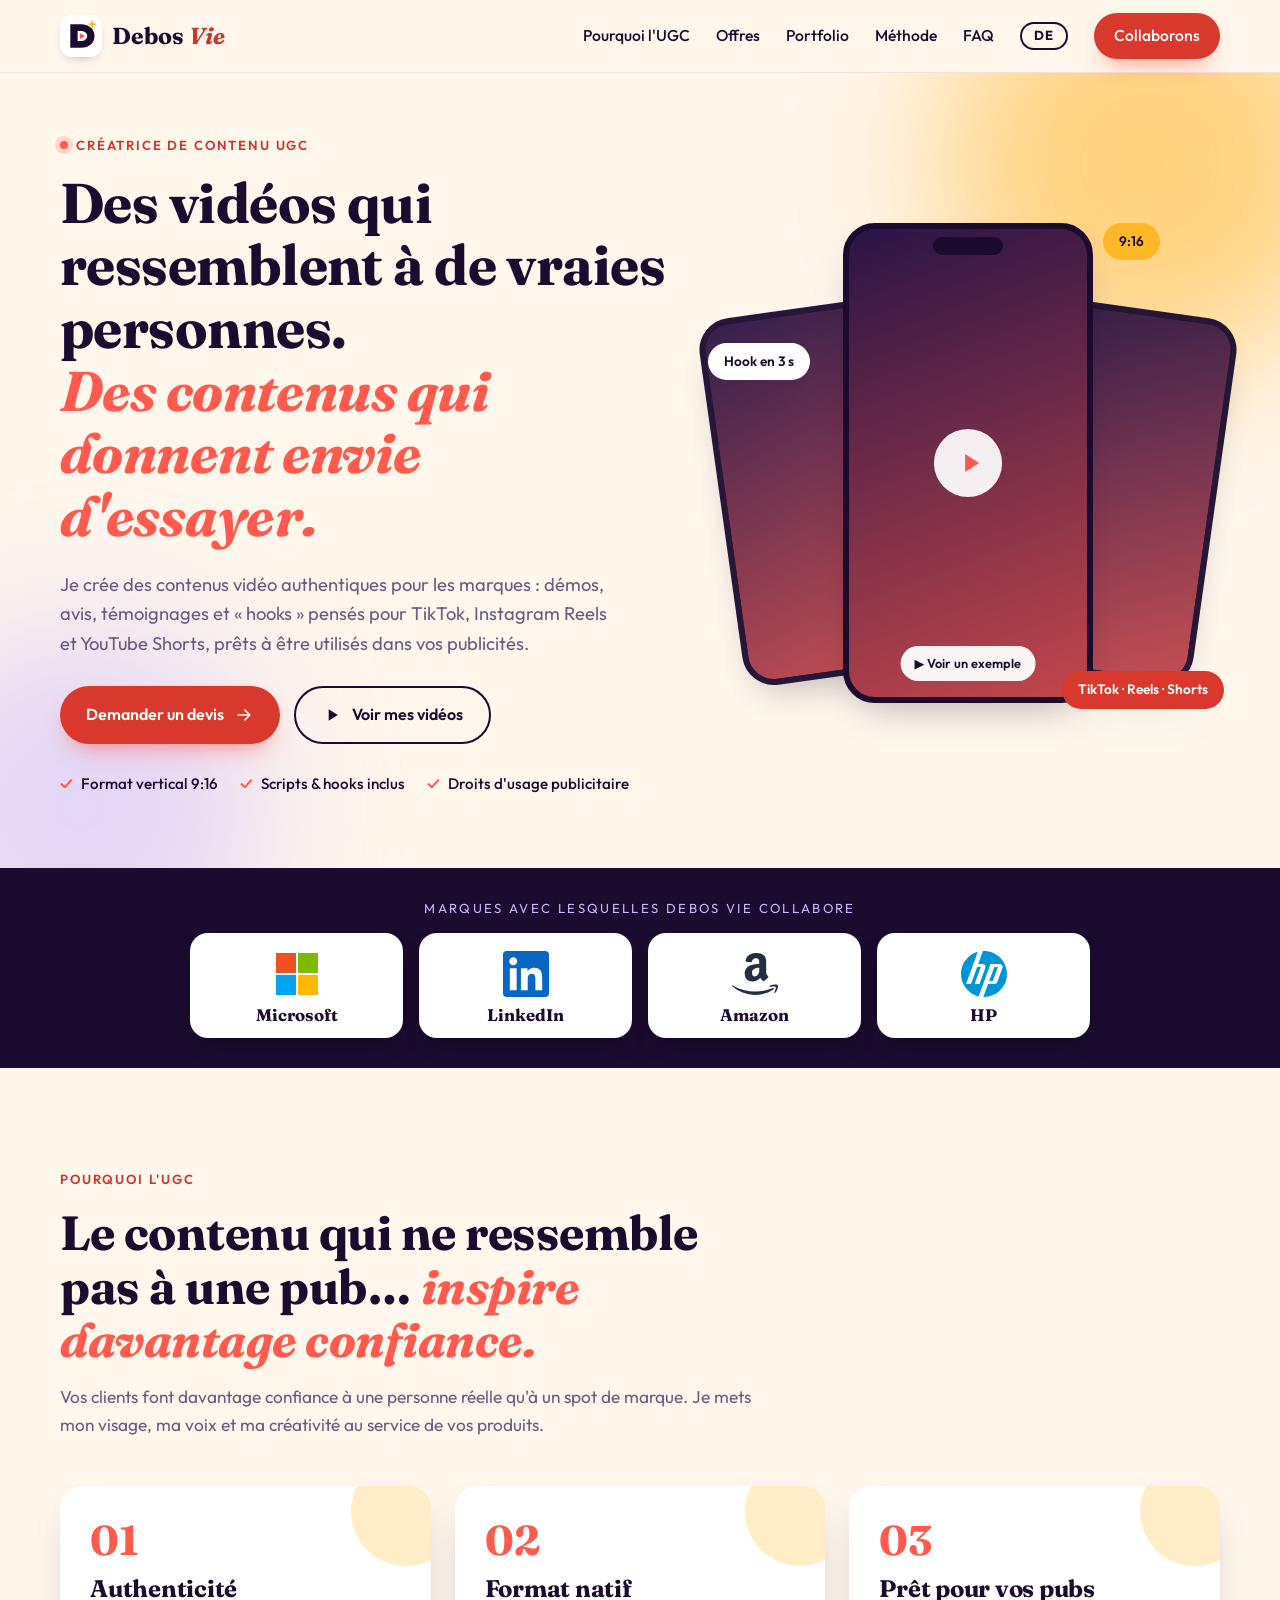
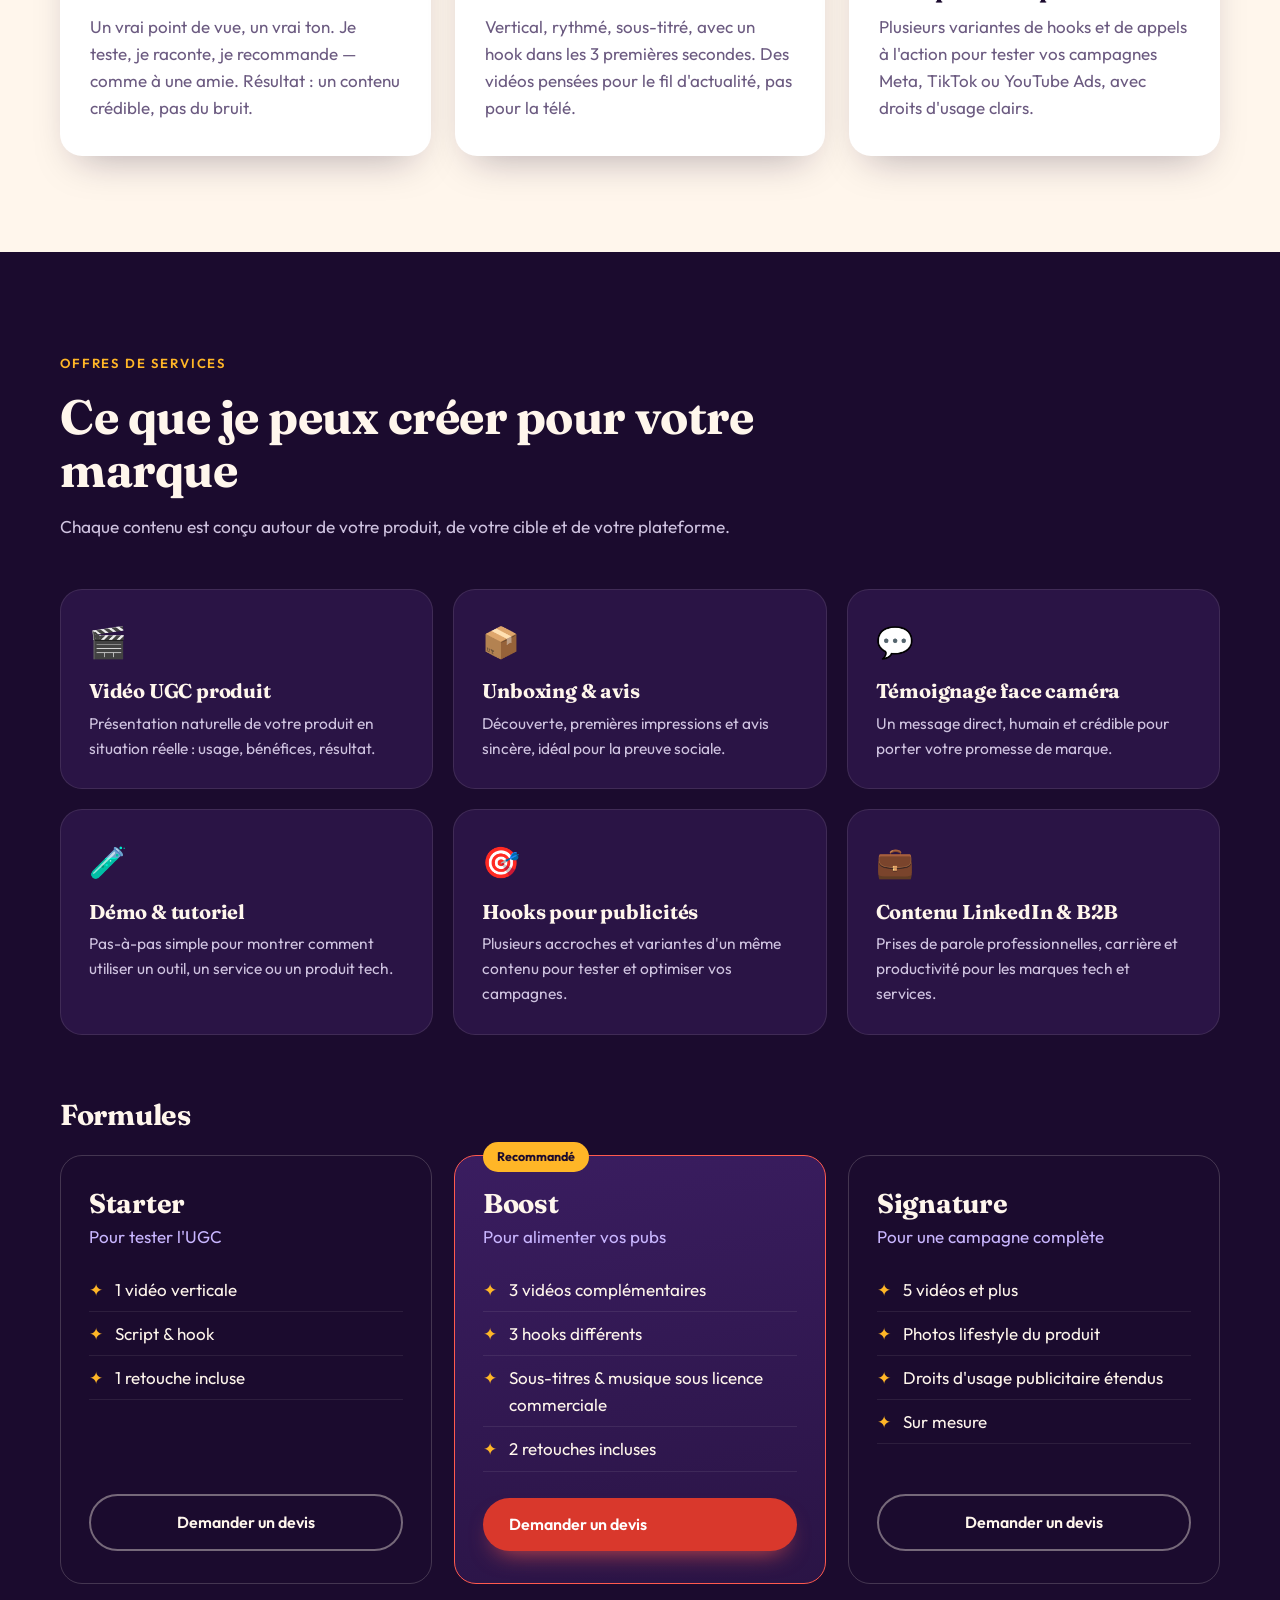
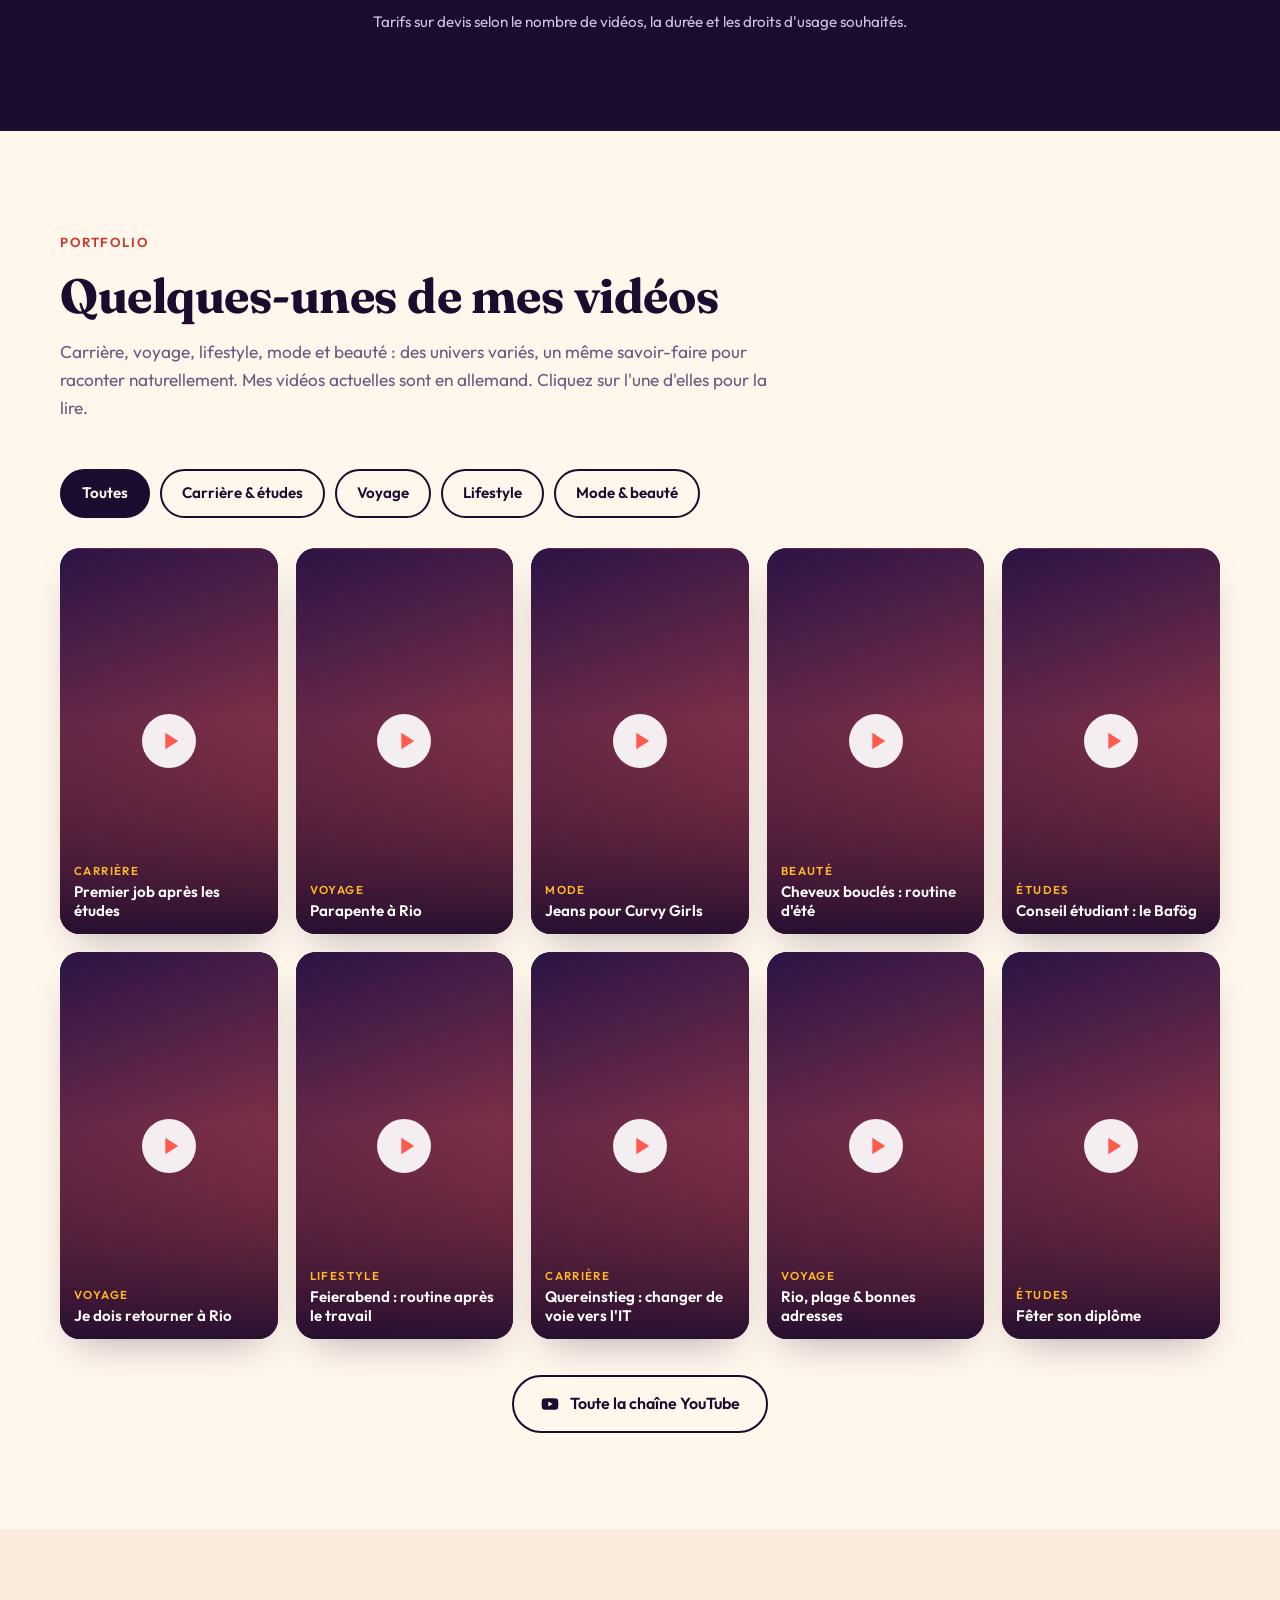
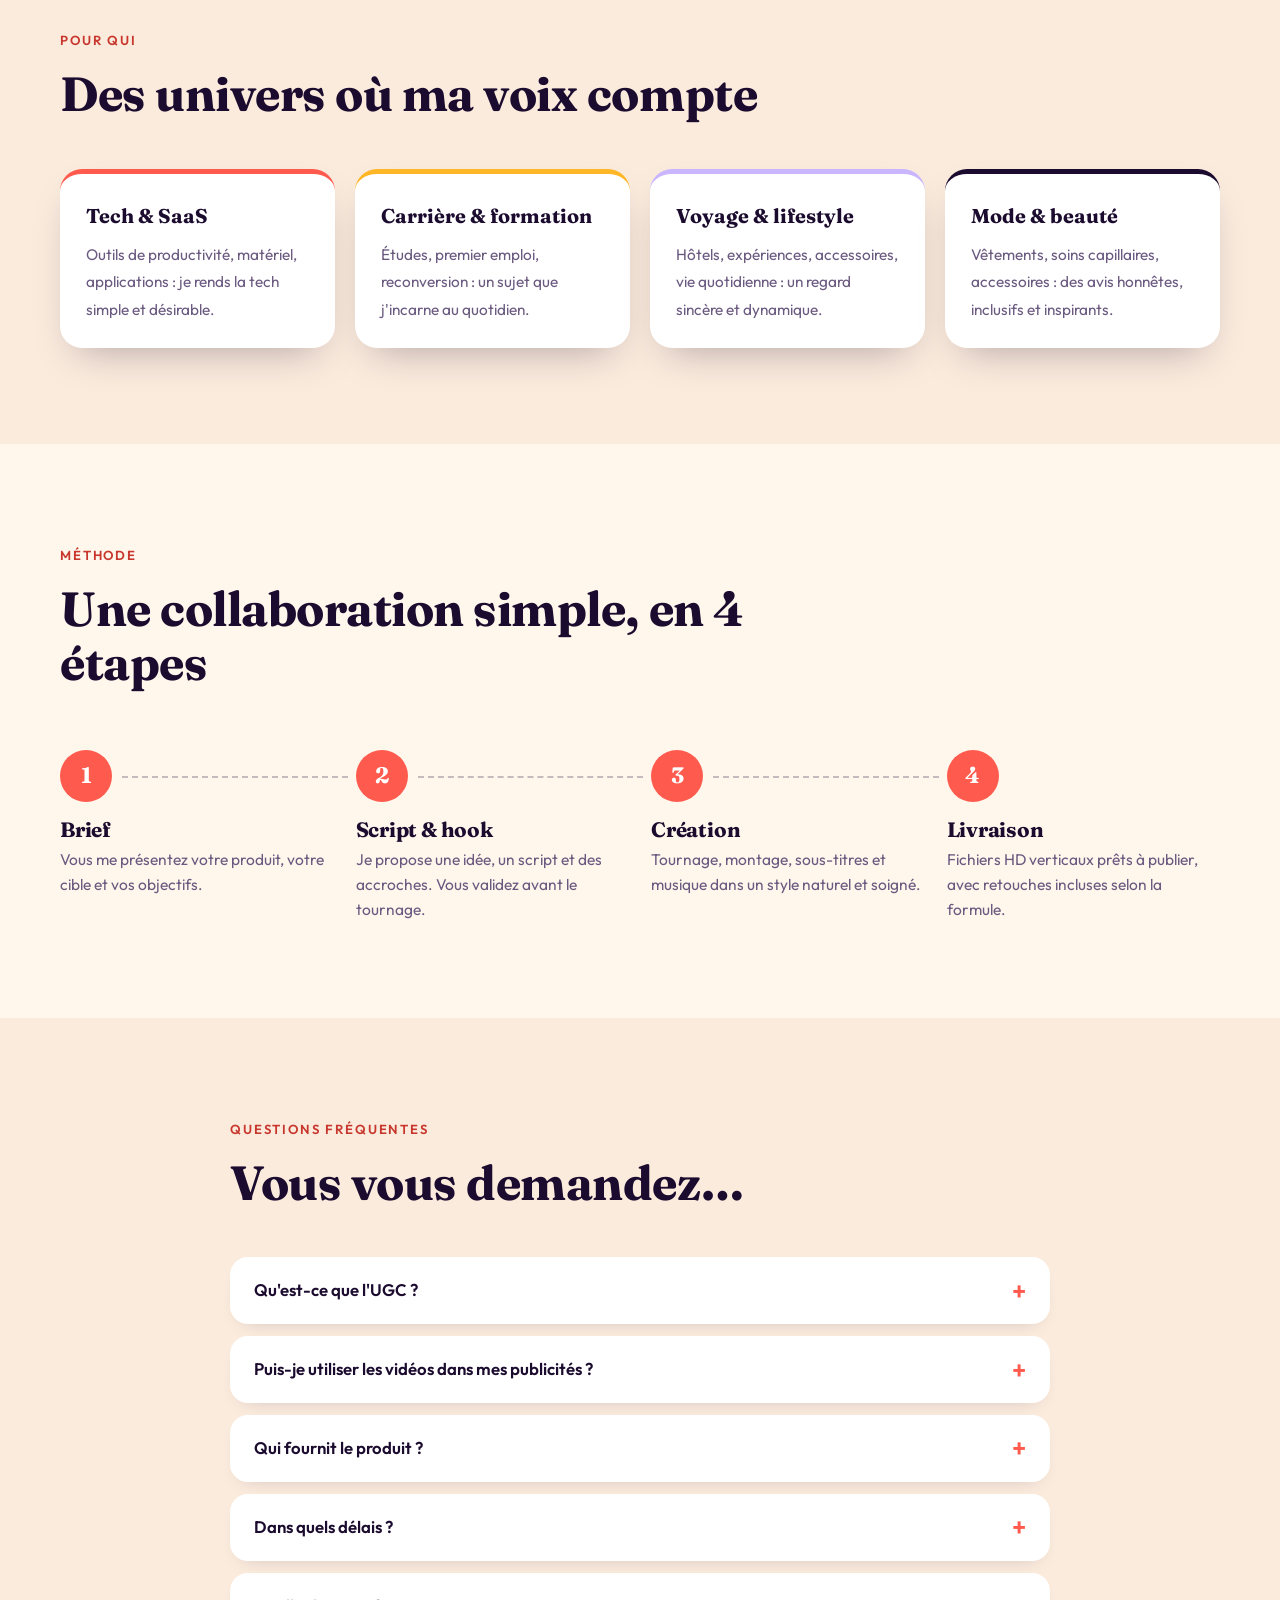
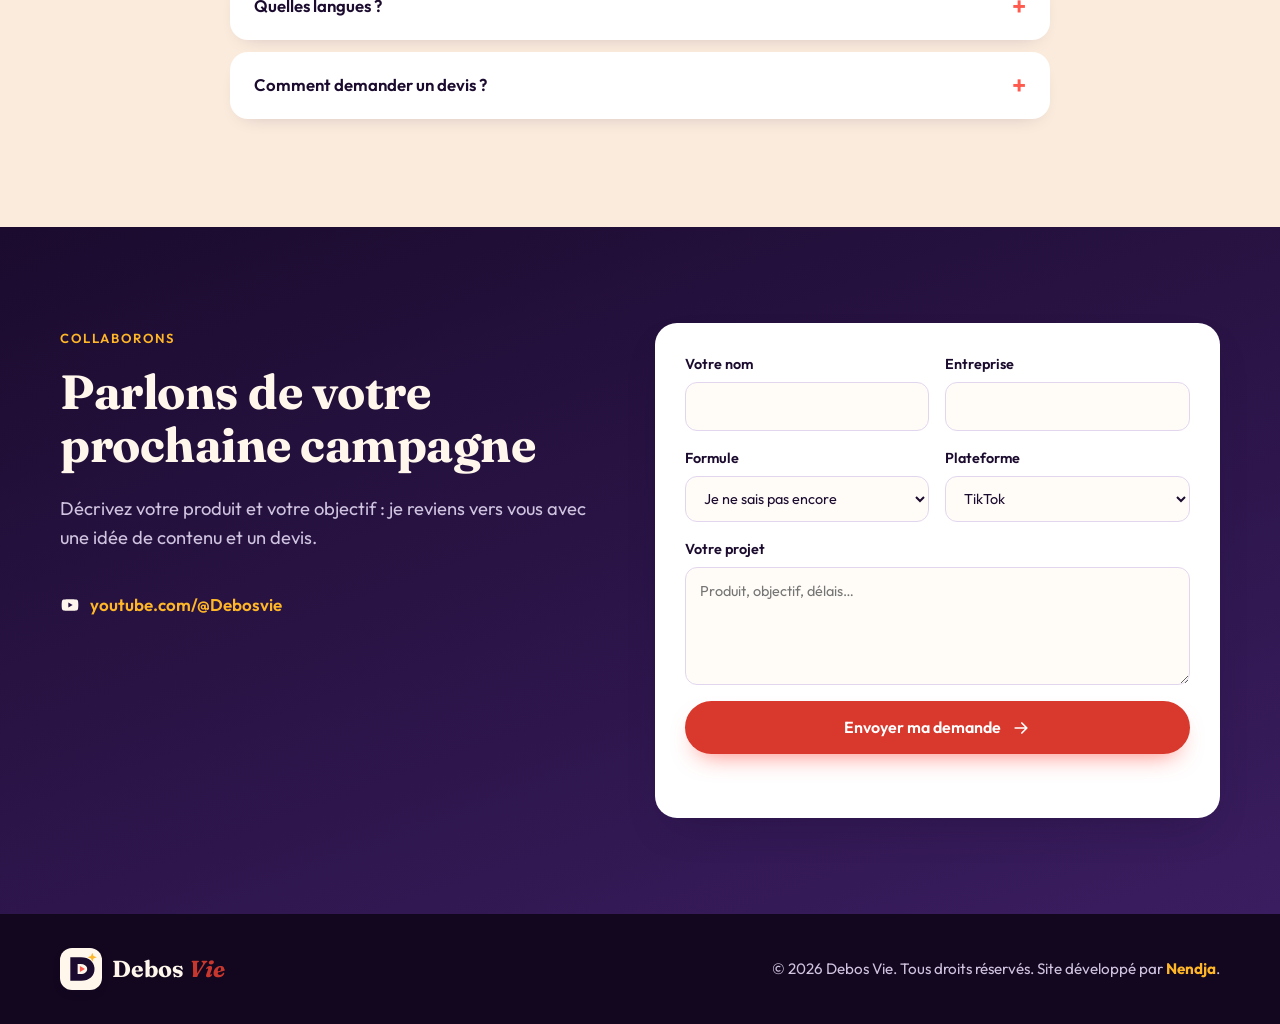
==== commit 4a2c825c: "Logos des marques (site FR/DE + flyers), flyers renommés -fr/-de Co-Authored-By: Claude <noreply@ant" ====
--- a/index.html
+++ b/index.html
@@ -90,7 +90,10 @@
   <div class="wrap">
     <p class="brands-label">Marques avec lesquelles Debos Vie collabore</p>
     <ul class="brands-row">
-      <li>Microsoft</li><li>LinkedIn</li><li>Amazon</li><li>HP</li>
+      <li class="brand-card"><span class="brand-logo"><img src="assets/img/brands/microsoft.svg" alt="Logo Microsoft" loading="lazy"></span><span class="brand-label">Microsoft</span></li>
+      <li class="brand-card"><span class="brand-logo"><img src="assets/img/brands/linkedin.svg" alt="Logo LinkedIn" loading="lazy"></span><span class="brand-label">LinkedIn</span></li>
+      <li class="brand-card"><span class="brand-logo"><img src="assets/img/brands/amazon.svg" alt="Logo Amazon" loading="lazy"></span><span class="brand-label">Amazon</span></li>
+      <li class="brand-card"><span class="brand-logo"><img src="assets/img/brands/hp.svg" alt="Logo HP" loading="lazy"></span><span class="brand-label">HP</span></li>
     </ul>
   </div>
 </section>
--- a/assets/css/style.css
+++ b/assets/css/style.css
@@ -89,7 +89,12 @@
 /* Marques */
 .brands{background:var(--ink);color:var(--cream);padding:30px 0}
 .brands-label{text-align:center;font-size:.82rem;letter-spacing:.18em;text-transform:uppercase;color:var(--lilac);margin-bottom:14px}
-.brands-row{list-style:none;display:flex;flex-wrap:wrap;justify-content:center;gap:10px 48px;font-family:var(--serif);font-weight:700;font-size:clamp(1.4rem,3vw,2rem);opacity:.95}
+.brands-row{list-style:none;display:grid;grid-template-columns:repeat(4,minmax(0,1fr));gap:16px;max-width:900px;margin-inline:auto}
+.brand-card{background:#fff;border-radius:18px;padding:18px 14px 14px;display:flex;flex-direction:column;align-items:center;gap:10px;box-shadow:0 10px 24px -14px rgba(0,0,0,.6);transition:transform .25s}
+.brand-card:hover{transform:translateY(-3px)}
+.brand-logo{height:46px;width:100%;display:flex;align-items:center;justify-content:center}
+.brand-logo img{max-height:100%;max-width:78%;width:auto;height:auto;object-fit:contain}
+.brand-label{font-family:var(--serif);font-weight:700;font-size:1.05rem;color:var(--ink);line-height:1}
 
 /* Sections */
 .section{padding:96px 0}
@@ -236,7 +241,7 @@
   .services,.cards4,.steps{grid-template-columns:1fr}
   .form .two{grid-template-columns:1fr}
   .cap{font-size:.85rem;left:10px;right:10px;bottom:10px}
-  .brands-row{gap:6px 28px}
+  .brands-row{grid-template-columns:repeat(2,minmax(0,1fr));gap:12px}
   .foot{flex-direction:column;text-align:center}
 }
 
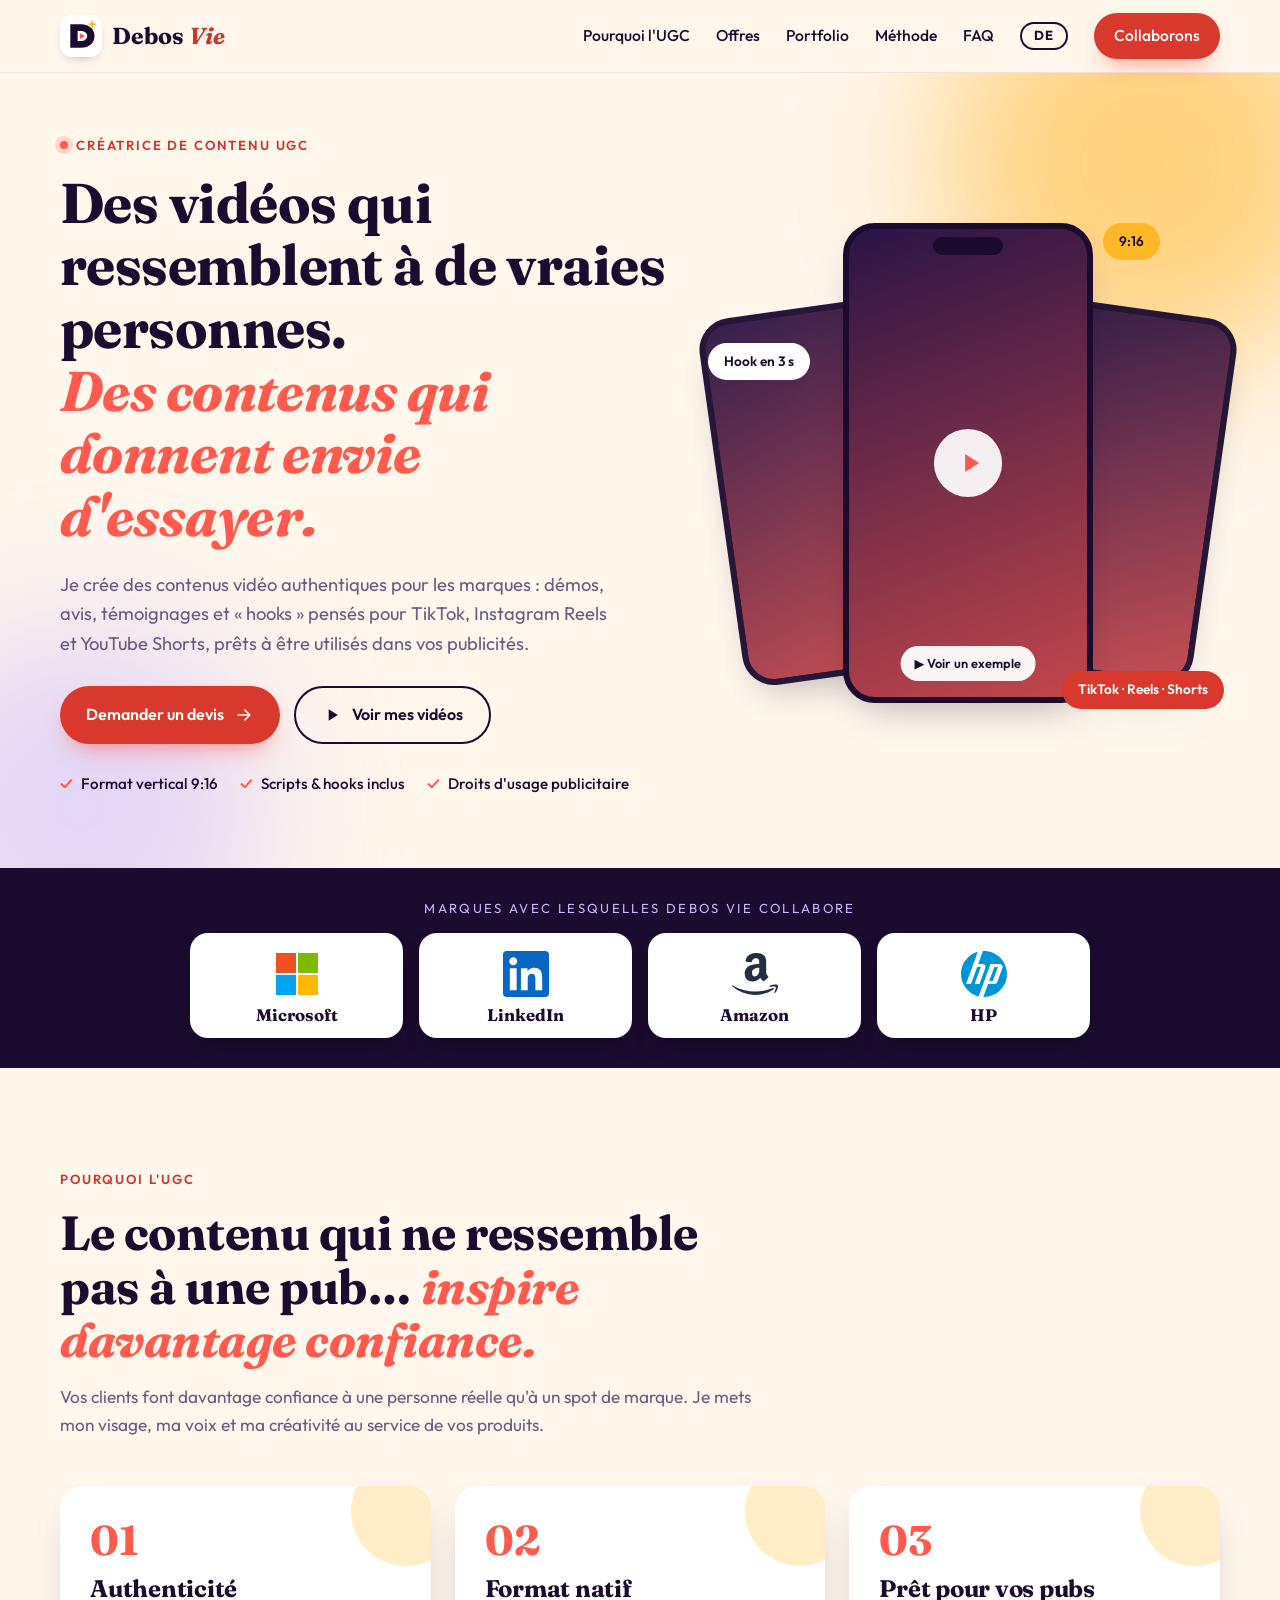
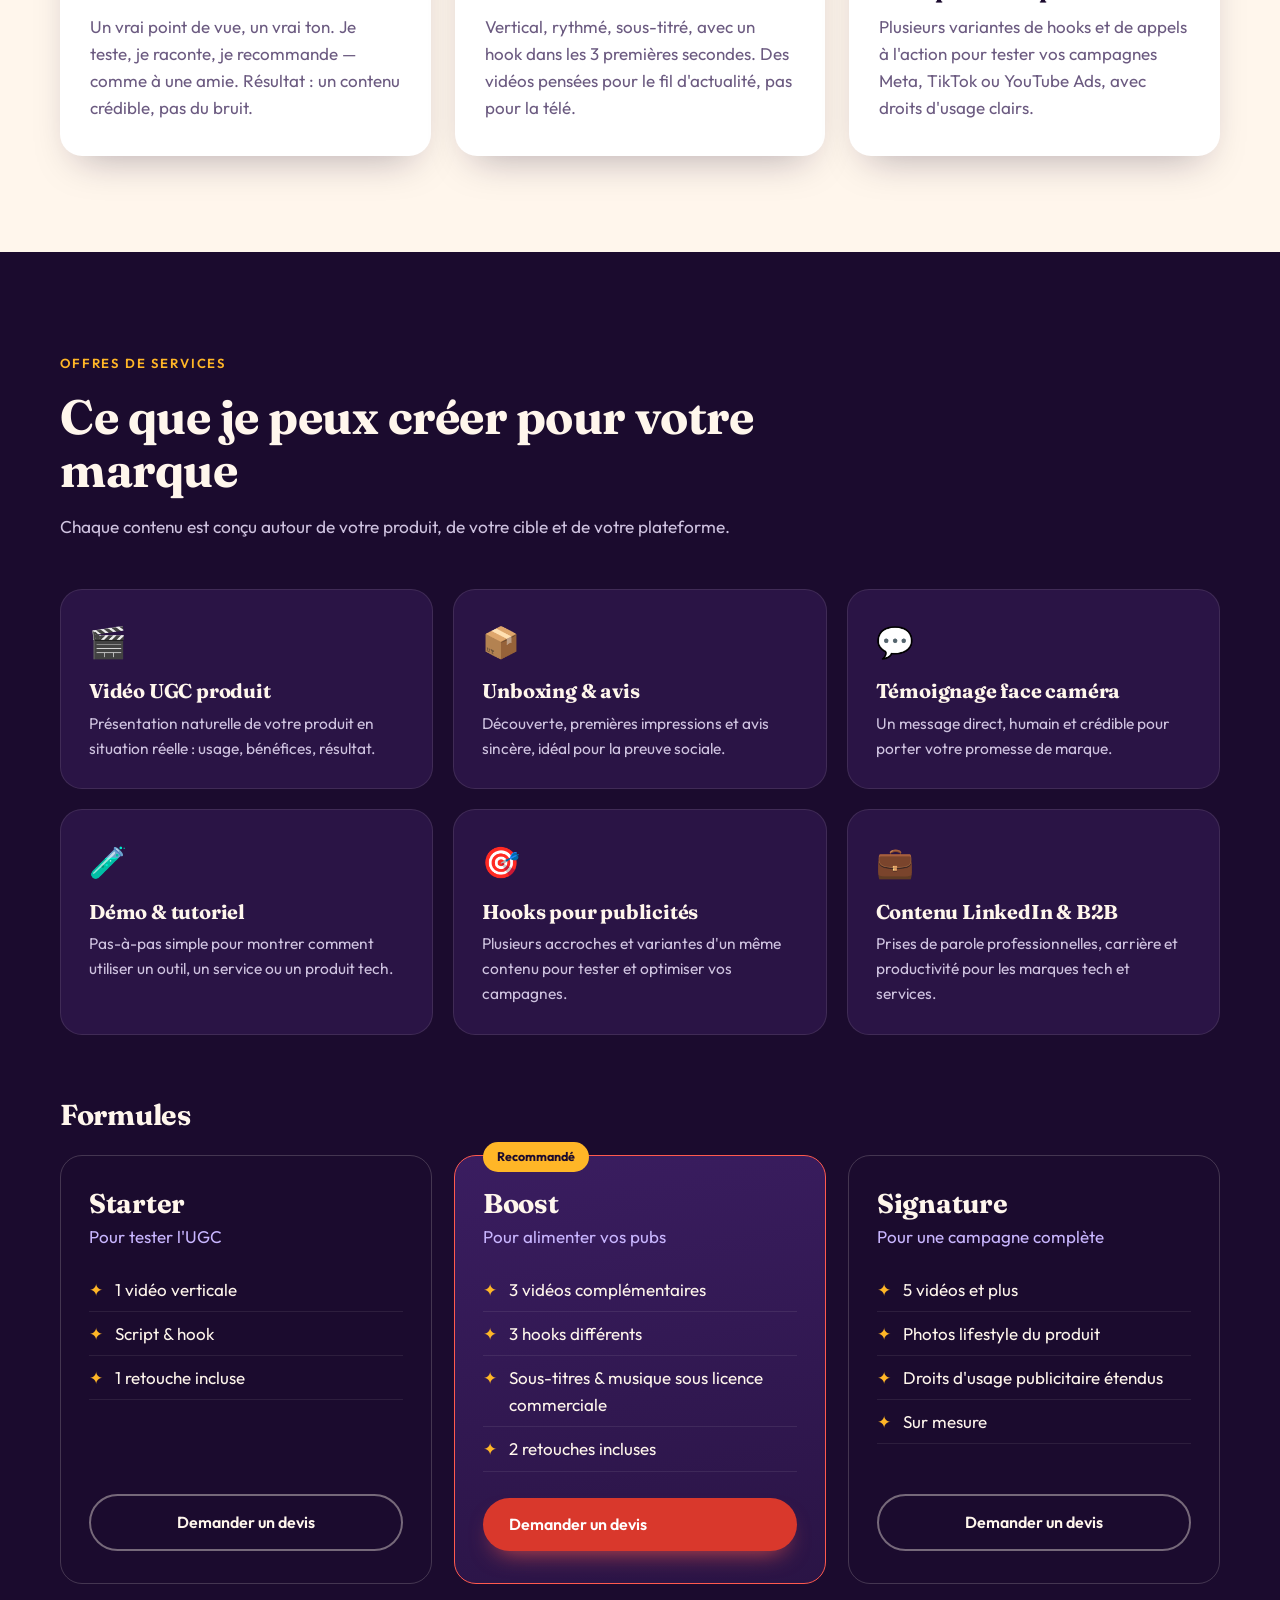
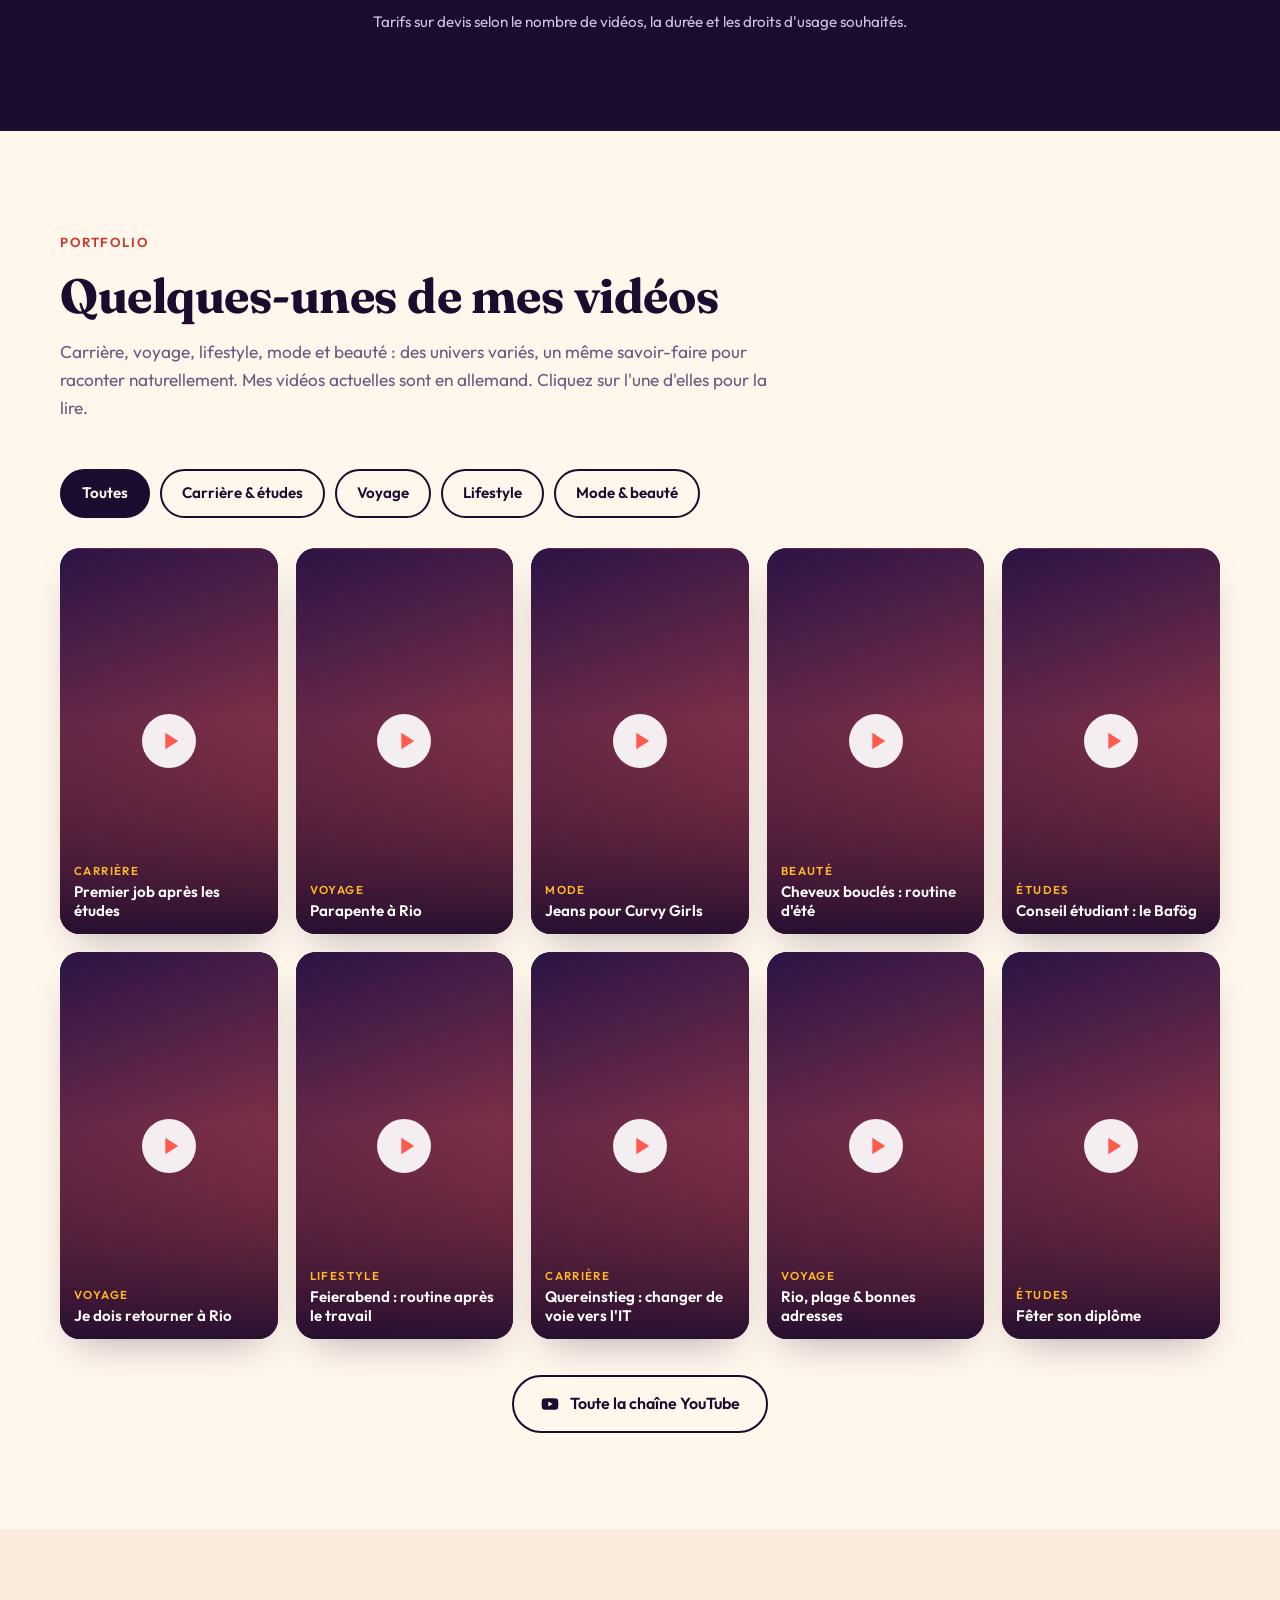
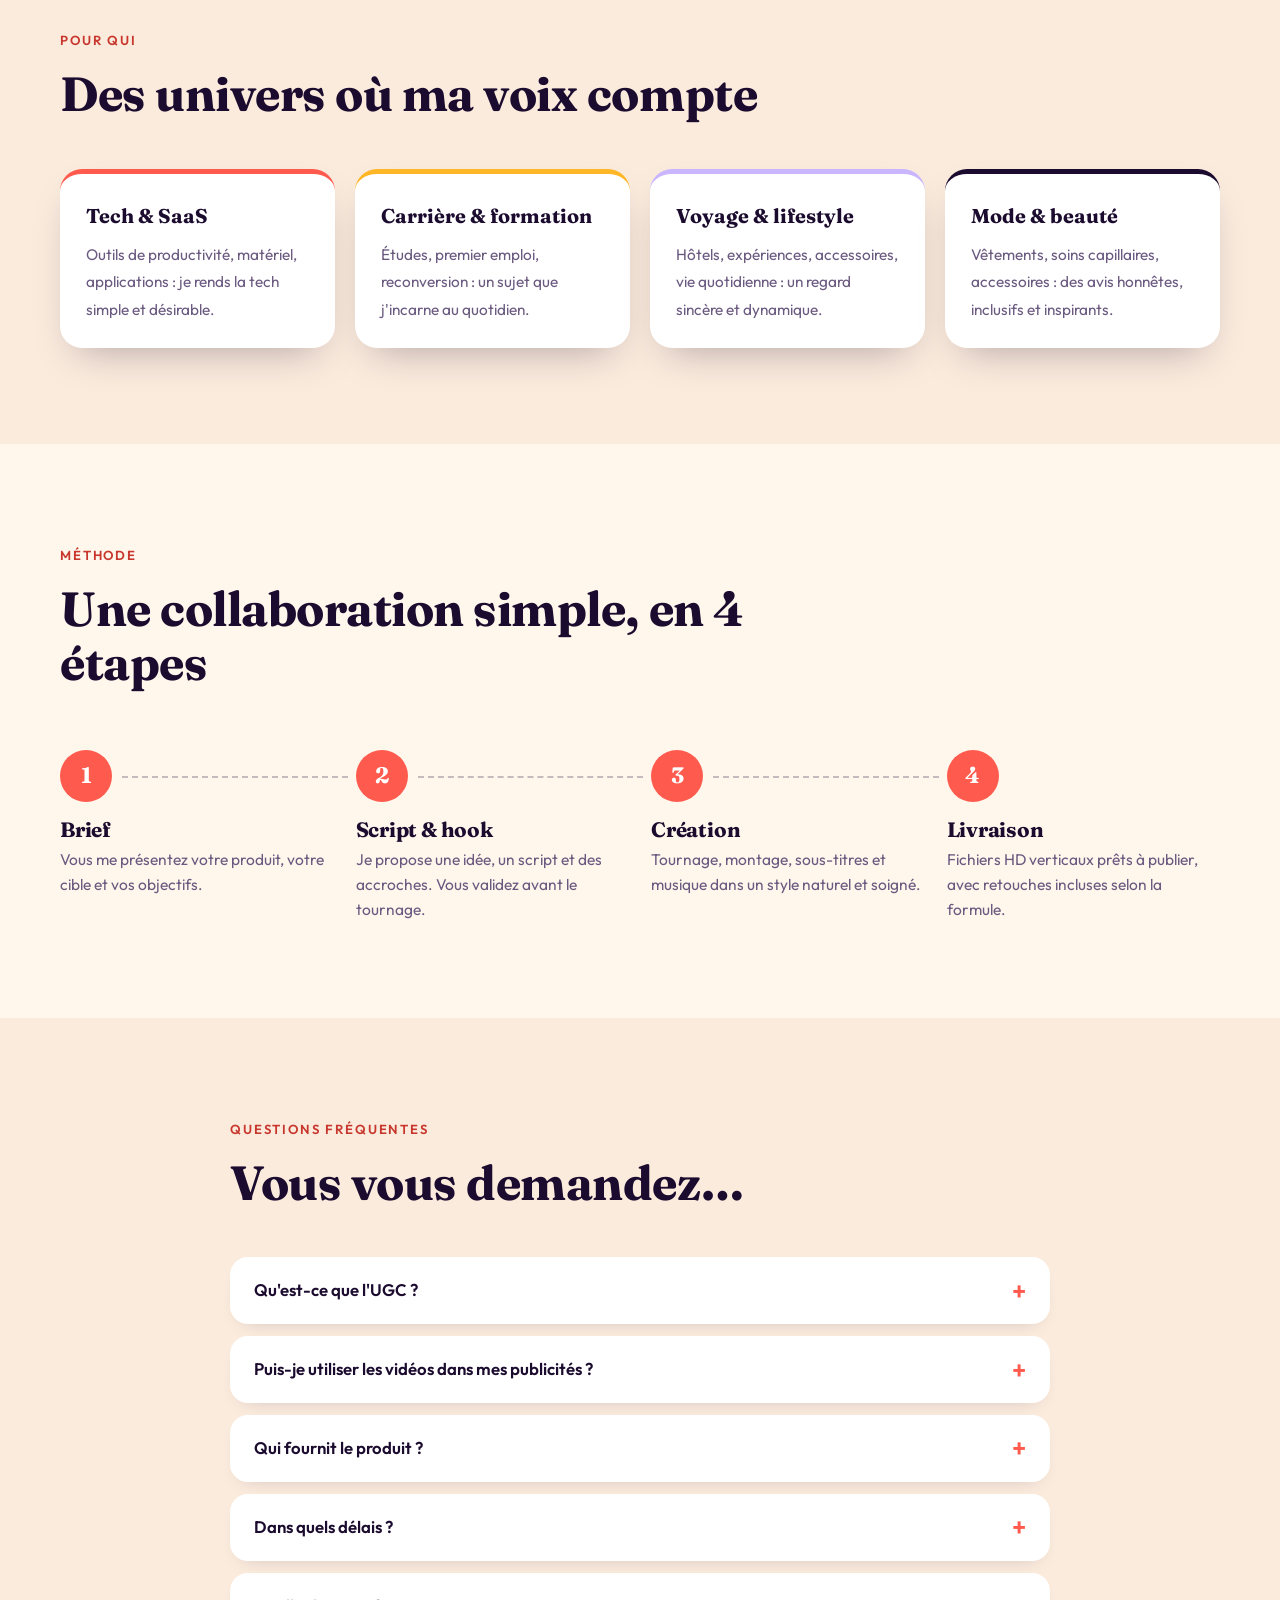
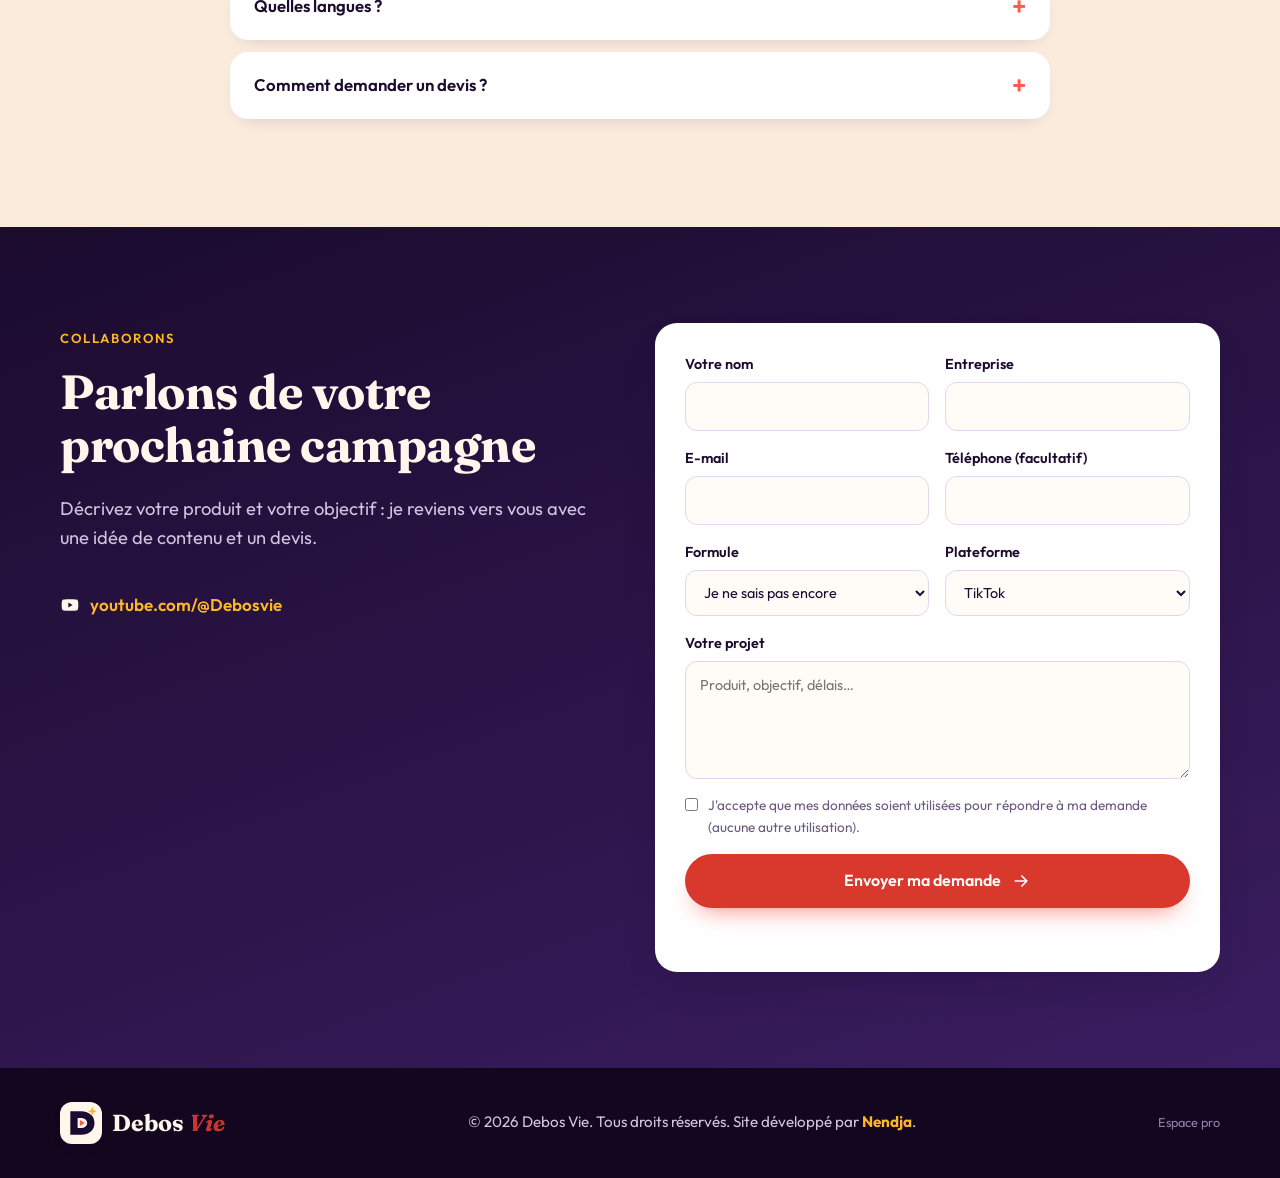
==== commit 6046ea56: "Espace de gestion (demandes, devis, factures, contrats, production) + formulaire relié Co-Authored-B" ====
--- a/index.html
+++ b/index.html
@@ -267,6 +267,10 @@
         <label>Entreprise<input name="societe" autocomplete="organization"></label>
       </div>
       <div class="two">
+        <label>E-mail<input name="email" type="email" required autocomplete="email"></label>
+        <label>Téléphone (facultatif)<input name="telephone" type="tel" autocomplete="tel"></label>
+      </div>
+      <div class="two">
         <label>Formule
           <select name="pack" id="packSel"><option>Je ne sais pas encore</option><option>Starter</option><option>Boost</option><option>Signature</option></select>
         </label>
@@ -275,6 +279,8 @@
         </label>
       </div>
       <label>Votre projet<textarea name="message" rows="4" required placeholder="Produit, objectif, délais…"></textarea></label>
+      <input class="hp" name="website" tabindex="-1" autocomplete="off" aria-hidden="true">
+      <label class="consent"><input type="checkbox" name="consent" required> <span>J'accepte que mes données soient utilisées pour répondre à ma demande (aucune autre utilisation).</span></label>
       <button class="btn btn-coral" type="submit" id="sendBtn">Envoyer ma demande <svg class="ic"><use href="#i-arrow"/></svg></button>
       <p class="form-msg" id="formMsg" role="status"></p>
     </form>
@@ -286,6 +292,7 @@
   <div class="wrap foot">
     <a class="brand light" href="#top"><svg class="brand-mark" aria-hidden="true"><use href="#dv-mark"/></svg><span class="brand-name">Debos <em>Vie</em></span></a>
     <p>© <span id="year">2026</span> Debos Vie. Tous droits réservés. Site développé par <strong class="nendja">Nendja</strong>.</p>
+    <a class="pro-link" href="gestion/" rel="nofollow">Espace pro</a>
   </div>
 </footer>
 
--- a/assets/css/style.css
+++ b/assets/css/style.css
@@ -248,3 +248,10 @@
 /* Sélecteur de langue */
 .lang{font-weight:700!important;font-size:.82rem!important;letter-spacing:.08em;border:2px solid var(--ink);border-radius:999px;padding:5px 12px;line-height:1}
 .lang:hover{background:var(--ink);color:var(--cream)!important}
+
+/* Formulaire : e-mail, consentement, anti-spam */
+.form .hp{position:absolute;left:-9999px;width:1px;height:1px;opacity:0}
+.form .consent{display:flex;gap:10px;align-items:flex-start;font-weight:400;font-size:.85rem;color:var(--muted)}
+.form .consent input{width:auto;margin-top:3px;accent-color:#D9382C}
+.pro-link{color:#8f80a8;font-size:.8rem;text-decoration:none}
+.pro-link:hover{color:var(--gold)}
